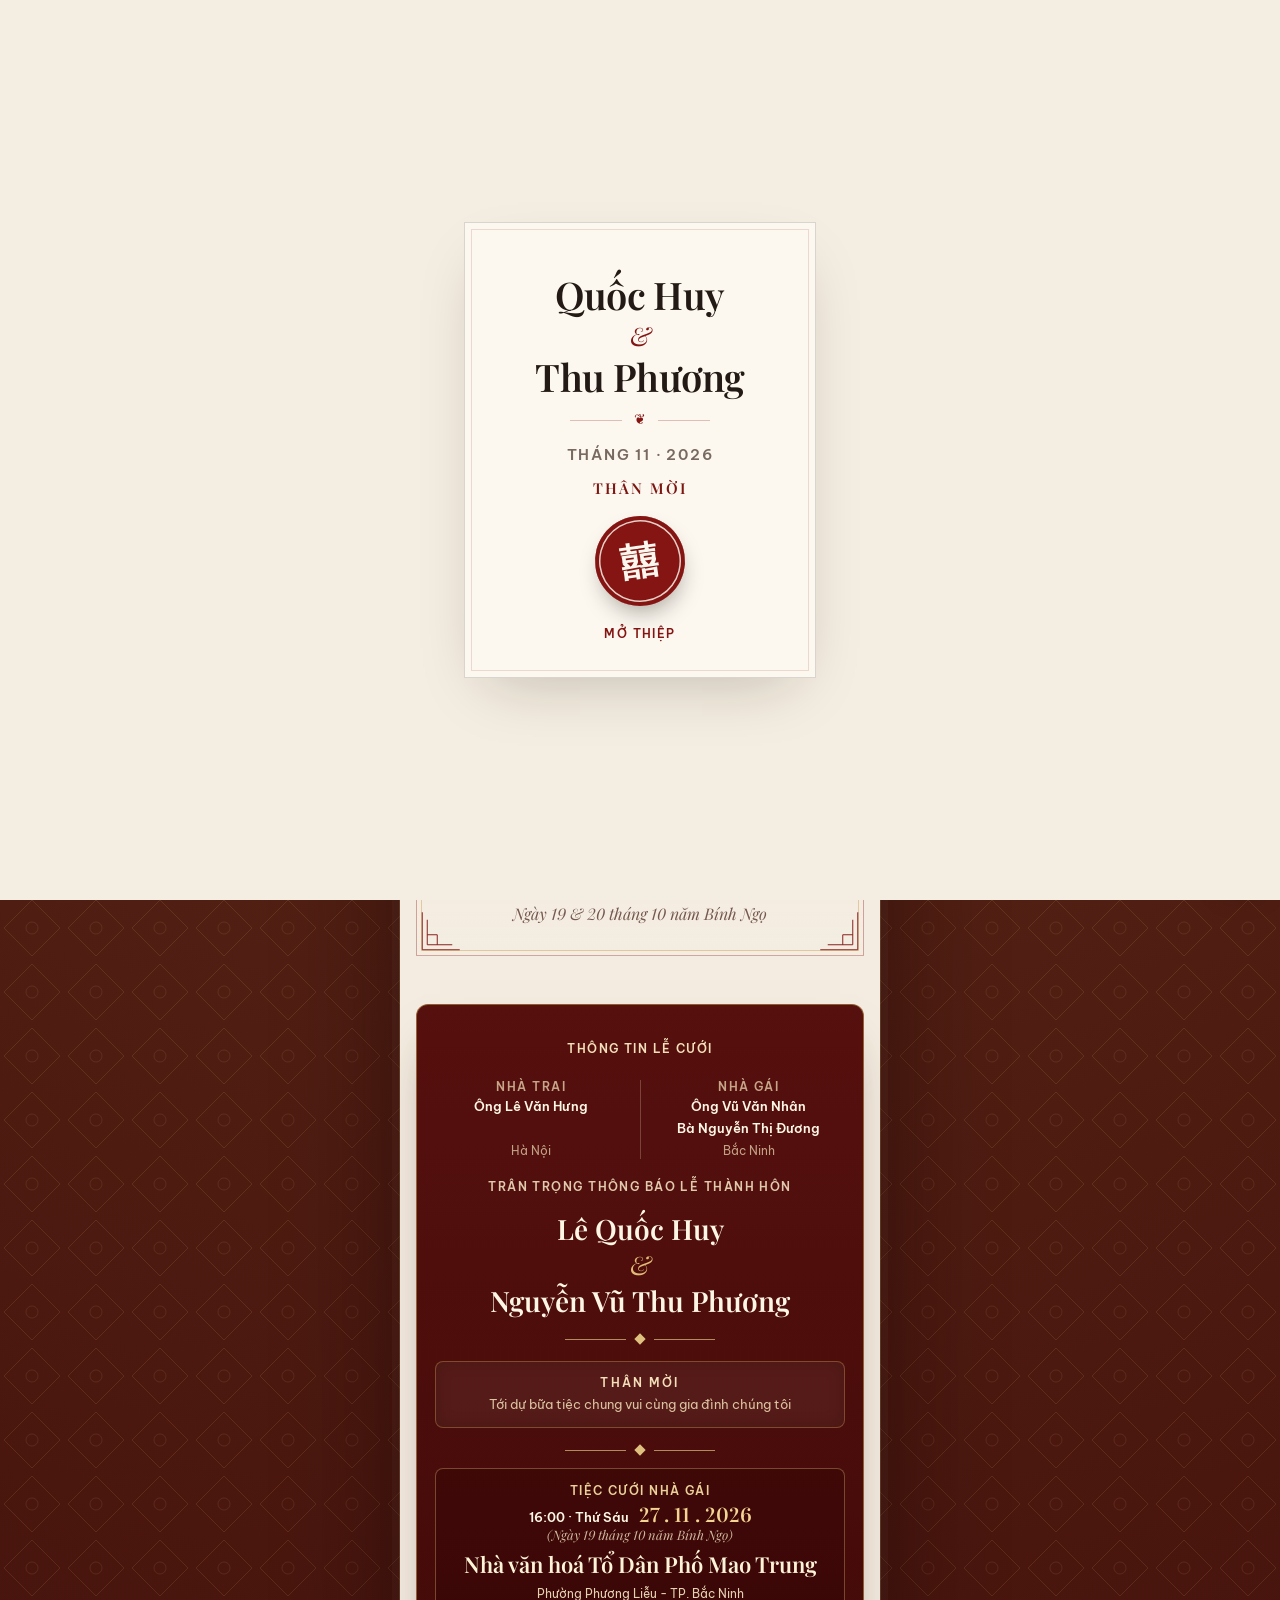
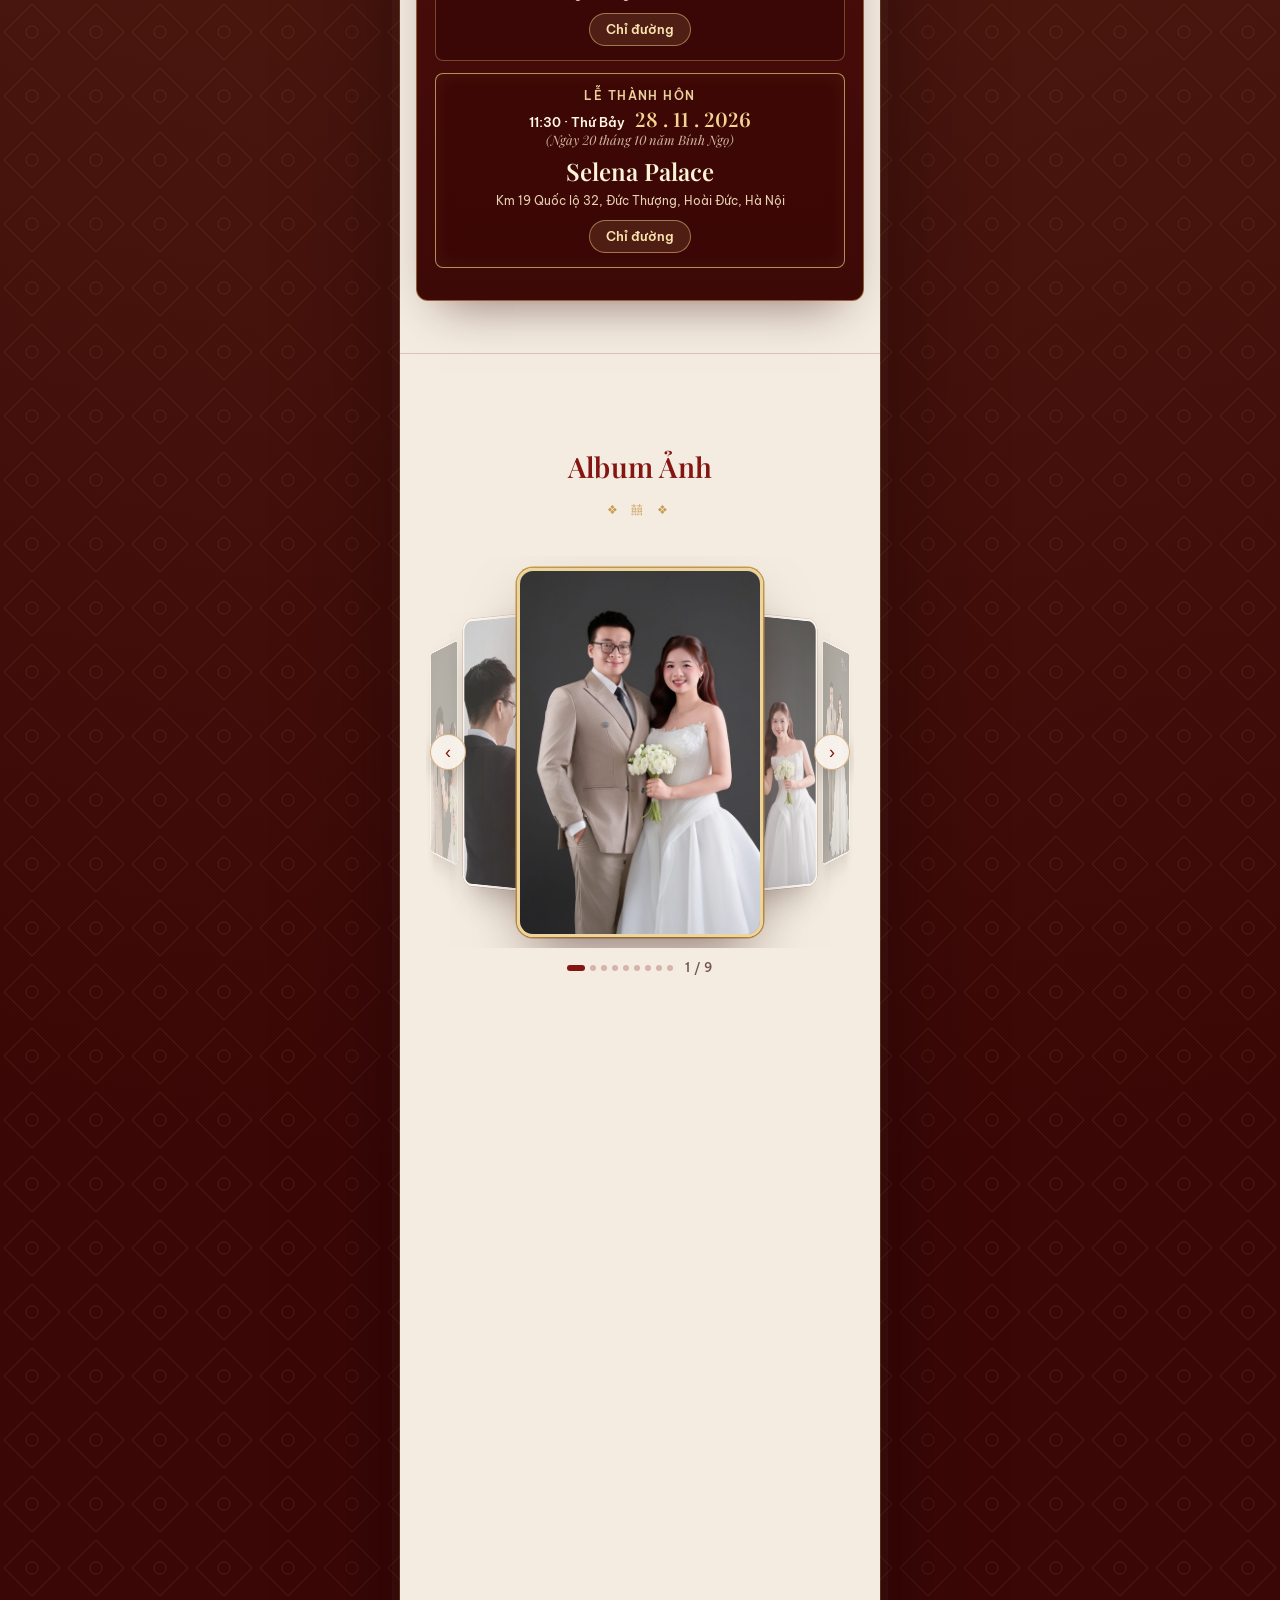
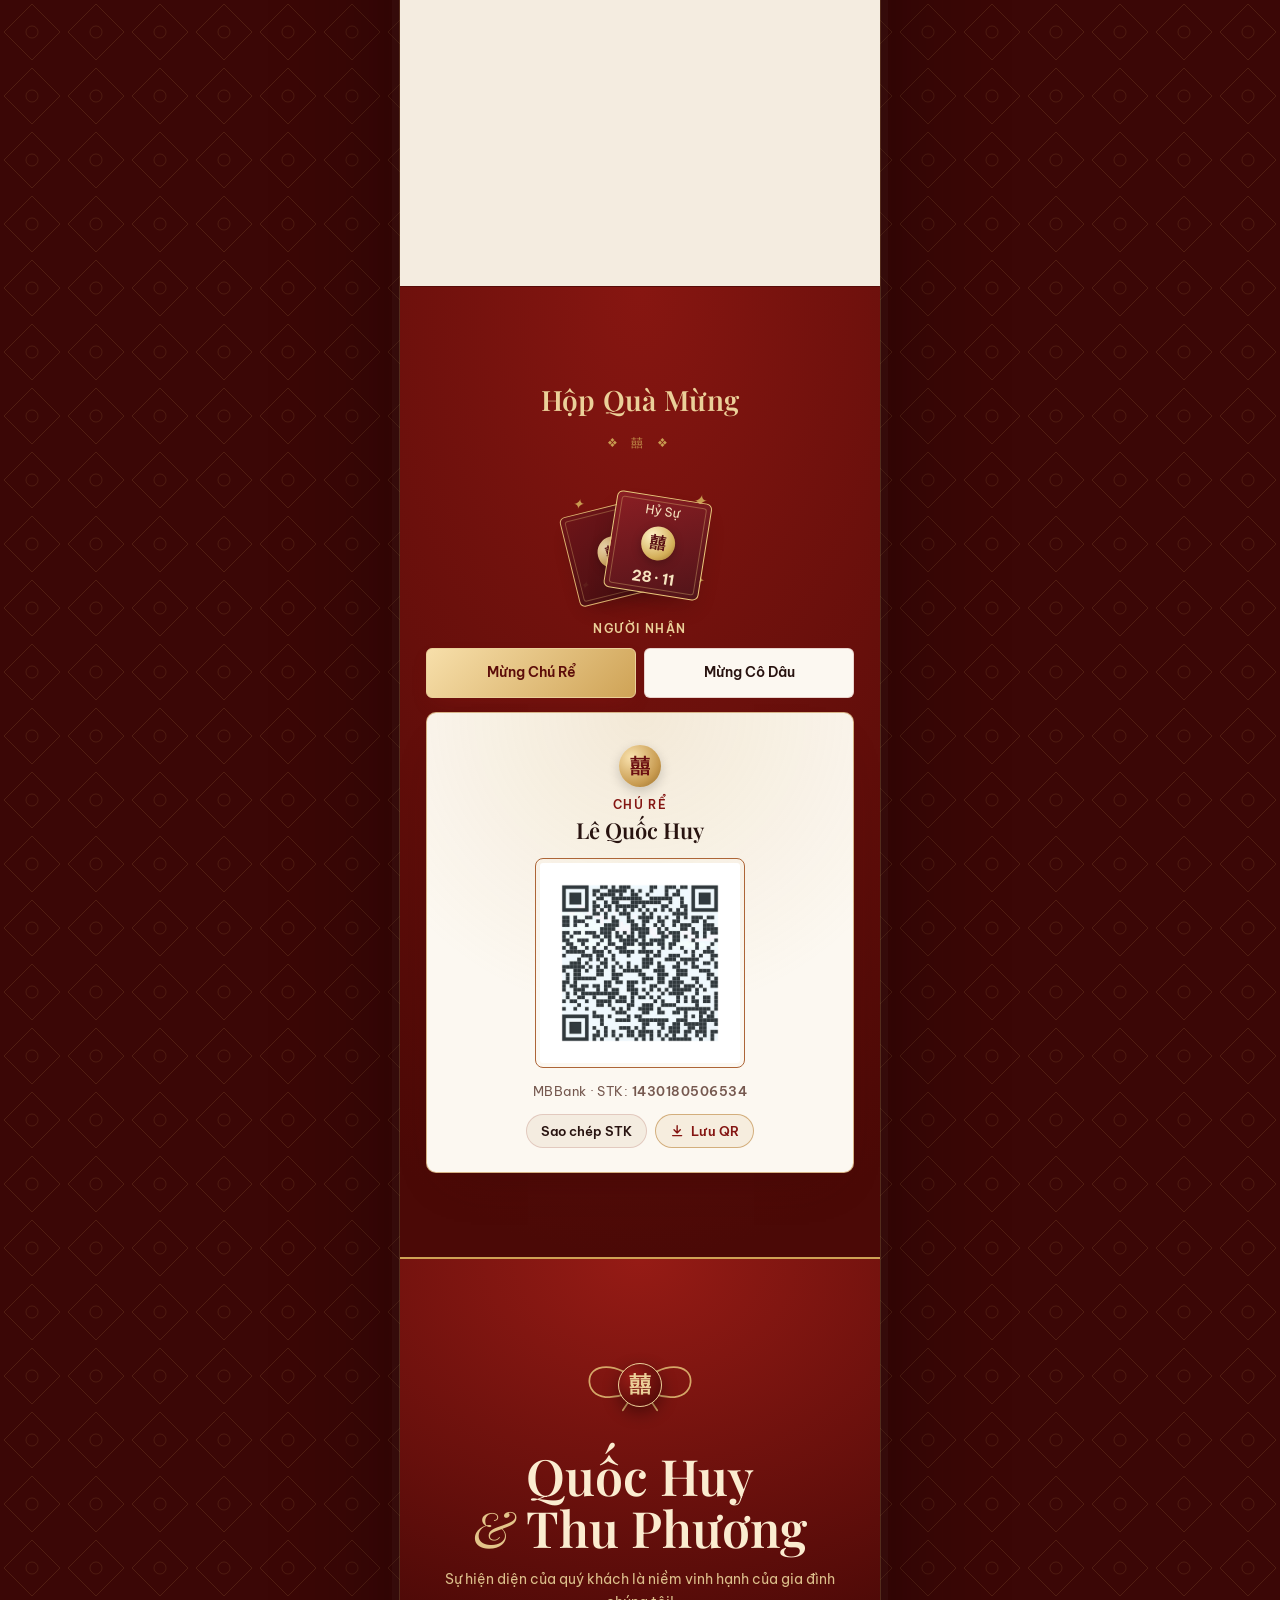
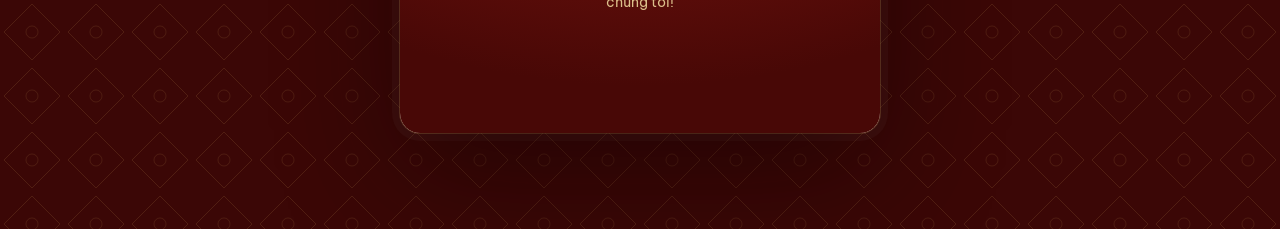
==== index.html @ ceed42f7 "fix: bust Cloudflare/mobile cache with v=20261121-2220 and handle reversed 26% and ampersands" ====
<!doctype html>
<html lang="vi">
  <head>
    <meta charset="UTF-8" />
    <meta name="viewport" content="width=device-width, initial-scale=1.0" />
    <meta name="theme-color" content="#7d1410" />
    <title>Thiệp Mời Cưới · Quốc Huy &amp; Thu Phương (Tháng 11 · 2026)</title>
    <meta name="description" content="Trân trọng kính mời Quý khách tới dự buổi lễ chung vui cùng gia đình: Tiệc Cưới Nhà Gái (16:00 · 27/11/2026 tại Nhà văn hoá Tổ Dân Phố Mao Trung, Bắc Ninh) &amp; Lễ Thành Hôn (11:30 · 28/11/2026 tại Selena Palace, Hoài Đức, Hà Nội)." />
    <meta property="og:type" content="website" />
    <meta property="og:locale" content="vi_VN" />
    <meta property="og:site_name" content="Thiệp Cưới Quốc Huy &amp; Thu Phương" />
    <meta property="og:title" content="Thiệp Mời Cưới · Quốc Huy &amp; Thu Phương (Tháng 11 · 2026)" />
    <meta property="og:description" content="Tiệc Cưới Nhà Gái: 16:00 Thứ Sáu 27/11/2026 (NVH Tổ Dân Phố Mao Trung, Bắc Ninh) · Lễ Thành Hôn: 11:30 Thứ Bảy 28/11/2026 (Selena Palace, Hoài Đức, Hà Nội)." />
    <meta property="og:image" content="https://thu-phuong-va-quoc-huy.wedding/images/og-preview.jpg?v=6" />
    <meta property="og:image:secure_url" content="https://thu-phuong-va-quoc-huy.wedding/images/og-preview.jpg?v=6" />
    <meta property="og:image:type" content="image/jpeg" />
    <meta property="og:image:width" content="1200" />
    <meta property="og:image:height" content="630" />
    <meta property="og:image:alt" content="Thiệp Mời Cưới Quốc Huy &amp; Thu Phương · Tháng 11 · 2026" />
    <meta name="twitter:card" content="summary_large_image" />
    <meta name="twitter:title" content="Thiệp Mời Cưới · Quốc Huy &amp; Thu Phương (Tháng 11 · 2026)" />
    <meta name="twitter:description" content="Tiệc Cưới Nhà Gái: 16:00 Thứ Sáu 27/11/2026 (NVH Tổ Dân Phố Mao Trung, Bắc Ninh) · Lễ Thành Hôn: 11:30 Thứ Bảy 28/11/2026 (Selena Palace, Hoài Đức, Hà Nội)." />
    <meta name="twitter:image" content="https://thu-phuong-va-quoc-huy.wedding/images/og-preview.jpg?v=6" />
    <link rel="icon" type="image/svg+xml" href="data:image/svg+xml,%3Csvg xmlns='http://www.w3.org/2000/svg' viewBox='0 0 64 64'%3E%3Ccircle cx='32' cy='32' r='30' fill='%23841512' stroke='%23d4a353' stroke-width='2'/%3E%3Ctext x='32' y='44' font-size='34' text-anchor='middle' fill='%23fae5b4' font-family='serif'%3E%E5%9B%8D%3C/text%3E%3C/svg%3E" />
    <link rel="preconnect" href="https://fonts.googleapis.com" />
    <link rel="preconnect" href="https://fonts.gstatic.com" crossorigin />
    <link href="https://fonts.googleapis.com/css2?family=Be+Vietnam+Pro:ital,wght@0,400;0,500;0,600;0,700;1,400;1,500&family=Playfair+Display:ital,wght@0,500;0,600;0,700;1,400;1,600&display=swap" rel="stylesheet" />
    <link rel="stylesheet" href="demo-common.css?v=20261121-2220" />
    <link rel="stylesheet" href="wedding-extras.css?v=20261121-2220" />
    <link rel="stylesheet" href="themes/son-mai.css?v=20261121-2220" />
    <script src="demo-common.js?v=20261121-2220" defer></script>
    <script src="wedding-extras.js?v=20261121-2220" defer></script>
    <script src="themes/son-mai.js?v=20261121-2220" defer></script>
  </head>
  <body data-theme="son" data-gate-label="Mở thiệp">
    <button class="demo-music" data-music-toggle type="button" aria-pressed="false" aria-label="Bật nhạc nền">
      <span class="music-bars" aria-hidden="true"><i></i><i></i><i></i></span>
      <span data-music-label>Bật nhạc</span>
    </button>

    <main tabindex="-1" class="invite son">
      <!-- Sợi Chỉ Hồng Tơ Duyên & Nét Chu Sa tự vẽ dẫn lối dọc theo thao tác lướt -->
      <svg class="sm-trail" aria-hidden="true">
        <path class="sm-trail-gold" pathLength="1" />
        <path class="sm-trail-red" pathLength="1" />
        <g class="sm-trail-tip">
          <circle r="7" fill="#fcf8f0" stroke="#841512" stroke-width="1.5" />
          <circle r="3" fill="#841512" />
        </g>
      </svg>

      <!-- BÌA THIỆP TỐI GIẢN: Nền Be Giấy Dó × Khung Vòm Ảnh × Sợi Chỉ Hồng Đồng Tâm -->
      <header class="son-cover" id="top">
        <div class="son-frame">
          <svg class="son-corner son-c-tl" viewBox="0 0 64 64" aria-hidden="true"><path d="M2 62V2h60M10 50V10h40M10 26h16V10" fill="none" stroke="currentColor" stroke-width="1.5"/></svg>
          <svg class="son-corner son-c-tr" viewBox="0 0 64 64" aria-hidden="true"><path d="M2 62V2h60M10 50V10h40M10 26h16V10" fill="none" stroke="currentColor" stroke-width="1.5"/></svg>
          <svg class="son-corner son-c-bl" viewBox="0 0 64 64" aria-hidden="true"><path d="M2 62V2h60M10 50V10h40M10 26h16V10" fill="none" stroke="currentColor" stroke-width="1.5"/></svg>
          <svg class="son-corner son-c-br" viewBox="0 0 64 64" aria-hidden="true"><path d="M2 62V2h60M10 50V10h40M10 26h16V10" fill="none" stroke="currentColor" stroke-width="1.5"/></svg>

          <div class="son-masthead">
            <span>Thư Báo Hỷ</span>
            <span>Tháng 11 · 2026</span>
          </div>

          <div class="son-title-block" data-reveal>
            <h1 class="son-names">
              <span>Quốc Huy</span>
              <i>&amp;</i>
              <span>Thu Phương</span>
            </h1>
            <div class="son-love-knot-wrap" aria-hidden="true">
              <svg class="son-love-knot" viewBox="0 0 320 44">
                <path class="son-knot-red" pathLength="1" d="M14 24C60 24 94 10 132 22C152 29 160 36 160 23C160 10 137 9 135 22C133 35 154 40 166 25C178 10 187 12 185 25C183 38 162 35 160 23C160 12 175 19 191 25C226 36 264 22 306 22" />
              </svg>
            </div>
          </div>

          <div class="son-hero-stage is-centered" data-reveal>
            <div class="son-moongate">
              <div class="son-moongate-arch">
                <figure class="ph son-hero-ph" style="--ratio: 4 / 5" data-lightbox="images/album-a.jpg" data-caption="Quốc Huy &amp; Thu Phương — Chào mừng ngày vui Tháng 11 · 2026">
                  <img src="images/album-a.jpg" alt="Chú rể Quốc Huy và Cô dâu Thu Phương vẫy tay chào" />
                </figure>
              </div>
            </div>

            <svg class="son-spinning-stamp" viewBox="0 0 120 120" aria-hidden="true">
              <defs><path id="son-stamp-ring" d="M60 60m-44 0a44 44 0 1 1 88 0a44 44 0 1 1-88 0" /></defs>
              <circle cx="60" cy="60" r="56" />
              <circle cx="60" cy="60" r="32" stroke-dasharray="3 2" />
              <text><textPath href="#son-stamp-ring">QUỐC HUY · THU PHƯƠNG · HÀ NỘI · 11.2026 ·</textPath></text>
              <text class="son-stamp-core" x="60" y="68" text-anchor="middle">囍</text>
            </svg>
          </div>

          <dl class="son-date-ledger" data-reveal>
            <div><dt>Tháng</dt><dd>11</dd></div>
            <div><dt>Năm</dt><dd class="son-ledger-year">2026</dd></div>
            <div><dt>Âm Lịch</dt><dd class="son-ledger-year">Bính Ngọ</dd></div>
          </dl>
          <p class="son-lunar">Ngày 19 &amp; 20 tháng 10 năm Bính Ngọ</p>
        </div>
      </header>

      <!-- PANEL ĐỎ ĐÔ THÔNG TIN LỄ CƯỚI & TIỆC CƯỚI (Bố cục tinh gọn theo chungdoi.com) -->
      <section class="son-event" id="ngay-cuoi" aria-labelledby="event-title">
        <div class="son-plaque" data-reveal>
          <p class="kicker">Thông tin lễ cưới</p>

          <!-- Gia đình hai bên -->
          <div class="son-plaque-families">
            <div>
              <span>Nhà Trai</span>
              <strong>Ông Lê Văn Hưng</strong>
              <small>Hà Nội</small>
            </div>
            <i aria-hidden="true"></i>
            <div>
              <span>Nhà Gái</span>
              <strong>Ông Vũ Văn Nhân</strong>
              <strong>Bà Nguyễn Thị Đương</strong>
              <small>Bắc Ninh</small>
            </div>
          </div>

          <p class="son-plaque-announce">Trân trọng thông báo Lễ Thành Hôn</p>

          <div class="son-plaque-couple">
            <div>
              <strong>Lê Quốc Huy</strong>
            </div>
            <i>&amp;</i>
            <div>
              <strong>Nguyễn Vũ Thu Phương</strong>
            </div>
          </div>

          <div class="son-rule" aria-hidden="true"><i></i></div>

          <!-- THÂN MỜI KHÁCH MỜI CÁ NHÂN HÓA -->
          <div class="son-guest-invite" data-reveal>
            <span class="son-guest-kicker">Thân mời</span>
            <strong class="son-guest" data-guest-name hidden></strong>
            <p class="son-guest-sub">Tới dự bữa tiệc chung vui cùng gia đình chúng tôi</p>
          </div>

          <div class="son-rule" aria-hidden="true"><i></i></div>

          <!-- Hai buổi lễ trình bày ngắn gọn, trực quan -->
          <div class="son-dual-events">
            <div class="son-event-box">
              <p class="son-venue-kicker">Tiệc Cưới Nhà Gái</p>
              <div class="son-event-time-row">
                <span>16:00 · Thứ Sáu</span>
                <strong>27 . 11 . 2026</strong>
              </div>
              <p class="son-event-lunar">(Ngày 19 tháng 10 năm Bính Ngọ)</p>
              <h3>Nhà văn hoá Tổ Dân Phố Mao Trung</h3>
              <address>Phường Phương Liễu - TP. Bắc Ninh</address>
              <a class="son-event-map-link" href="https://maps.app.goo.gl/y9gE7BGeSNUf4c8h6" target="_blank" rel="noopener">Chỉ đường</a>
            </div>

            <div class="son-event-box is-featured">
              <p class="son-venue-kicker">Lễ Thành Hôn</p>
              <div class="son-event-time-row">
                <span>11:30 · Thứ Bảy</span>
                <strong>28 . 11 . 2026</strong>
              </div>
              <p class="son-event-lunar">(Ngày 20 tháng 10 năm Bính Ngọ)</p>
              <h2 id="event-title">Selena Palace</h2>
              <address>Km 19 Quốc lộ 32, Đức Thượng, Hoài Đức, Hà Nội</address>
              <a class="son-event-map-link" href="https://maps.app.goo.gl/c5R5mBZ5yW817m9x5" target="_blank" rel="noopener">Chỉ đường</a>
            </div>
          </div>
        </div>
      </section>

      <footer class="theme-close">
        <div class="son-close-bow-wrap" aria-hidden="true">
          <svg class="son-bow" viewBox="0 0 130 62">
            <path d="M65 31C43 6 10 8 12 29s36 19 53 2c17 17 51 19 53-2S87 6 65 31zM65 31 47 58M65 31l18 27" />
          </svg>
          <div class="son-close-seal">囍</div>
        </div>
        <h2 data-reveal>Quốc Huy <i>&amp;</i>&nbsp;Thu Phương</h2>
        <span>Sự hiện diện của quý khách là niềm vinh hạnh của gia đình chúng tôi!</span>
      </footer>
    </main>
  </body>
</html>
---- demo-common.css ----
/* Khung chung cho cả 4 mẫu: thiệp là một cột dọc kiểu điện thoại,
   trên màn hình rộng thì nằm giữa nền trang trí Á Đông của từng mẫu. */
:root {
  --bg: #f8f1e5;
  --paper: #fffaf2;
  --ink: #2b1412;
  --muted: #7a5c55;
  --accent: #9b1b1e;
  --accent-deep: #6b0f12;
  --gold: #c89d54;
  --gold-light: #edd39c;
  --line: rgba(138, 35, 30, 0.16);
  --on-accent: #fff8ee;
  --backdrop: #2e090a;
  --f-display: "Playfair Display", Georgia, serif;
  --f-body: "Be Vietnam Pro", -apple-system, BlinkMacSystemFont, sans-serif;
  --f-serif-vi: "Playfair Display", Georgia, serif;
  --radius: 8px;
  --btn-radius: 999px;
  --ph-1: #e9d6c4;
  --ph-2: #d8b9a1;
  --ph-ink: rgba(60, 30, 24, 0.55);
  --column: 480px;
}

* { box-sizing: border-box; }
/* Số kiểu cũ của Cormorant khó đọc ngày giờ; ép số thẳng hàng. */
*, *::before, *::after { font-variant-numeric: lining-nums !important; }
html { scroll-behavior: smooth; -webkit-text-size-adjust: 100%; }
body {
  margin: 0;
  min-height: 100vh;
  overflow-x: hidden;
  background: var(--backdrop);
  color: var(--ink);
  font: 400 15px/1.7 var(--f-body);
  -webkit-font-smoothing: antialiased;
}
a { color: inherit; }
h1, h2, h3 { font-weight: 400; text-wrap: balance; }
p, blockquote, address { text-wrap: pretty; }
.invite:focus { outline: none; }

.invite {
  position: relative;
  width: min(var(--column), 100%);
  margin: 0 auto;
  overflow: hidden;
  background: var(--bg);
}

@media (min-width: 640px) {
  body { padding: 72px 0 96px; }
  .invite {
    border-radius: 20px;
    box-shadow:
      0 40px 120px rgba(15, 3, 3, 0.48),
      0 0 0 1px rgba(212, 170, 99, 0.28),
      0 0 0 8px rgba(255, 255, 255, 0.03);
  }
}

.kicker {
  margin: 0;
  color: var(--accent);
  font: 600 11px/1.4 var(--f-body);
  letter-spacing: 0.24em;
  text-transform: uppercase;
}

/* Họa tiết Song Hỷ & Vân Mây dùng chung */
.asian-seal {
  display: inline-grid;
  place-items: center;
  width: 44px;
  height: 44px;
  border-radius: 50%;
  background: radial-gradient(circle at 32% 28%, #f8e2ac, var(--gold) 62%, #9a6f2d);
  color: var(--accent-deep);
  font: 700 22px/1 "Noto Serif TC", "Songti SC", "SimSun", serif;
  box-shadow: 0 6px 18px rgba(40, 8, 6, 0.22), inset 0 0 0 1.5px rgba(255, 250, 235, 0.65);
}

/* Khung ảnh: tông màu theo mẫu làm nền khi ảnh chưa tải xong. */
.ph {
  position: relative;
  margin: 0;
  overflow: hidden;
  aspect-ratio: var(--ratio, 4 / 5);
  background:
    radial-gradient(120% 80% at 20% 10%, rgba(255, 255, 255, 0.45), transparent 55%),
    radial-gradient(90% 70% at 85% 95%, rgba(0, 0, 0, 0.12), transparent 60%),
    linear-gradient(160deg, var(--ph-1), var(--ph-2));
}
.ph img {
  position: absolute;
  inset: 0;
  display: block;
  width: 100%;
  height: 100%;
  object-fit: cover;
  object-position: center 22%;
  transition: transform 0.8s cubic-bezier(0.2, 0.75, 0.25, 1);
}
.ph[data-lightbox]:hover img {
  transform: scale(1.04);
}
.ph[data-lightbox] {
  cursor: zoom-in;
}

/* Thanh chọn mẫu (dùng cho bản demo) + nút mở lại cổng thiệp */
.design-switcher {
  position: fixed;
  z-index: 200;
  top: 12px;
  left: 50%;
  display: flex;
  align-items: center;
  gap: 3px;
  max-width: calc(100vw - 16px);
  overflow-x: auto;
  padding: 5px;
  border: 1px solid rgba(227, 196, 138, 0.32);
  border-radius: 999px;
  background: rgba(34, 9, 8, 0.86);
  box-shadow: 0 12px 34px rgba(10, 2, 2, 0.42);
  font-family: "Be Vietnam Pro", Arial, sans-serif;
  scrollbar-width: none;
  backdrop-filter: blur(16px);
  transform: translateX(-50%);
}
.design-switcher::-webkit-scrollbar { display: none; }
.design-switcher a,
.design-switcher button.replay-gate {
  flex: 0 0 auto;
  display: flex;
  align-items: center;
  gap: 6px;
  min-height: 32px;
  padding: 0 13px;
  border: 0;
  border-radius: 999px;
  background: transparent;
  color: rgba(255, 244, 232, 0.78);
  font: 500 11px/1 "Be Vietnam Pro", Arial, sans-serif;
  letter-spacing: 0.02em;
  text-decoration: none;
  white-space: nowrap;
  cursor: pointer;
  transition: background 0.25s ease, color 0.25s ease, transform 0.2s ease;
}
.design-switcher a:hover,
.design-switcher button.replay-gate:hover {
  color: #fff8ee;
  background: rgba(255, 244, 232, 0.1);
}
.design-switcher a span {
  display: inline-grid;
  place-items: center;
  width: 18px;
  height: 18px;
  border-radius: 50%;
  background: rgba(255, 244, 232, 0.12);
  font-size: 9px;
  font-weight: 600;
}
.design-switcher a.is-active {
  background: linear-gradient(135deg, #f9e4b7, #d8ad60);
  color: #3a0d0b;
  font-weight: 600;
  box-shadow: 0 2px 10px rgba(216, 173, 96, 0.35);
}
.design-switcher a.is-active span {
  background: #7b1611;
  color: #fbecd0;
}
.design-switcher button.replay-gate,
.design-switcher button.guest-link-btn {
  padding-inline: 10px;
  border-left: 1px solid rgba(255, 244, 232, 0.16);
  border-radius: 0;
  color: #f3d28e;
  font-size: 10.5px;
}

/* Nút bật nhạc + Nút thả tim chúc phúc nổi */
.floating-controls {
  position: fixed;
  z-index: 180;
  right: calc(14px + env(safe-area-inset-right));
  bottom: calc(16px + env(safe-area-inset-bottom));
  display: flex;
  flex-direction: column;
  gap: 10px;
  align-items: center;
}

.demo-music,
.demo-heart-btn {
  position: relative;
  display: grid;
  place-items: center;
  width: 46px;
  height: 46px;
  border: 1.5px solid rgba(235, 202, 138, 0.55);
  border-radius: 50%;
  background: radial-gradient(circle at 30% 25%, var(--accent), var(--accent-deep));
  box-shadow: 0 10px 26px rgba(20, 6, 4, 0.38);
  color: var(--on-accent);
  cursor: pointer;
  transition: transform 0.25s ease, box-shadow 0.25s ease;
}
.demo-music:hover,
.demo-heart-btn:hover {
  transform: translateY(-2px) scale(1.04);
  box-shadow: 0 14px 30px rgba(20, 6, 4, 0.45);
}
.demo-music:active,
.demo-heart-btn:active {
  transform: scale(0.94);
}
.demo-music [data-music-label] {
  position: absolute;
  width: 1px;
  height: 1px;
  overflow: hidden;
  clip: rect(0 0 0 0);
}
/* Cuộn xuống thì thu nút nổi vào để không che nội dung, cuộn lên thì hiện lại */
.floating-controls { transition: transform 0.3s ease, opacity 0.3s ease; }
.floating-controls:focus-within { transform: none; opacity: 1; pointer-events: auto; }
.floating-controls.is-tucked {
  transform: translateX(calc(100% + 24px));
  opacity: 0;
  pointer-events: none;
}
.demo-music:focus-visible,
.demo-heart-btn:focus-visible { outline: 2px solid var(--gold); outline-offset: 3px; }
.demo-music .music-bars { display: flex; align-items: center; gap: 3px; height: 16px; }
.demo-music .music-bars i { display: block; width: 2px; height: 5px; border-radius: 2px; background: currentColor; }
.demo-music.is-playing .music-bars i { animation: demo-music-bar 0.75s ease-in-out infinite alternate; }
.demo-music.is-playing .music-bars i:nth-child(2) { animation-delay: -0.3s; }
.demo-music.is-playing .music-bars i:nth-child(3) { animation-delay: -0.55s; }
@keyframes demo-music-bar { to { height: 16px; } }

.demo-heart-btn {
  background: radial-gradient(circle at 30% 25%, #fff8ee, #f3e0c4);
  color: var(--accent);
  border-color: rgba(155, 27, 30, 0.28);
  font-size: 18px;
}
.demo-heart-btn .heart-count {
  position: absolute;
  top: -5px;
  right: -5px;
  min-width: 20px;
  height: 18px;
  padding: 0 5px;
  border-radius: 999px;
  background: var(--accent);
  color: #fff8ee;
  font: 600 9px/18px var(--f-body);
  box-shadow: 0 2px 6px rgba(0, 0, 0, 0.25);
}

/* Hoa rơi & kim tuyến bay nhẹ trong khung thiệp */
.ambient-fx {
  position: fixed;
  inset: 0;
  z-index: 90;
  pointer-events: none;
  overflow: hidden;
}
.ambient-petal {
  position: absolute;
  top: -24px;
  left: var(--x, 50%);
  width: var(--size, 10px);
  height: calc(var(--size, 10px) * 1.35);
  border-radius: 80% 15% 80% 20%;
  background: var(--petal-color, rgba(214, 48, 60, 0.22));
  box-shadow: inset 0 0 4px rgba(255, 230, 190, 0.35);
  animation: ambientFall var(--dur, 14s) var(--delay, 0s) linear infinite;
}
.ambient-petal.is-gold {
  width: 5px;
  height: 5px;
  border-radius: 50%;
  background: radial-gradient(circle, #ffe8a3, #c89d54);
  opacity: 0.45;
}
@keyframes ambientFall {
  0% { transform: translate3d(0, -30px, 0) rotate(0deg); opacity: 0; }
  12% { opacity: 0.72; }
  88% { opacity: 0.55; }
  100% { transform: translate3d(var(--drift, 55px), 105vh, 0) rotate(380deg); opacity: 0; }
}

/* Tim bay lên khi khách bấm thả tim */
.floating-blessing {
  position: fixed;
  z-index: 950;
  right: 28px;
  bottom: 72px;
  pointer-events: none;
  font-size: 20px;
  color: var(--accent);
  text-shadow: 0 2px 8px rgba(255, 240, 220, 0.8);
  animation: blessingRise 1.7s cubic-bezier(0.16, 0.8, 0.3, 1) forwards;
}
@keyframes blessingRise {
  0% { opacity: 0; transform: translate(0, 10px) scale(0.5); }
  20% { opacity: 1; transform: translate(var(--bx, -10px), -18px) scale(1.15); }
  100% { opacity: 0; transform: translate(calc(var(--bx, -10px) * 2.2), -150px) scale(0.85) rotate(var(--br, 15deg)); }
}

[data-reveal] {
  opacity: 0;
  transform: translateY(24px);
  transition: opacity 0.85s ease, transform 0.85s cubic-bezier(0.2, 0.75, 0.25, 1);
}
[data-reveal].is-visible { opacity: 1; transform: none; }

/* Màn mở thiệp. Mỗi mẫu đổi màu và hướng mở trong file theme của mình. */
body.is-invitation-locked { overflow: hidden; }
.invitation-gate {
  --gate-bg: var(--accent);
  --gate-ink: var(--on-accent);
  --gate-gold: var(--gold);
  position: fixed;
  z-index: 1000;
  inset: 0;
  display: grid;
  place-items: center;
  overflow: hidden;
  color: var(--gate-ink);
}
.invitation-door {
  position: absolute;
  background: var(--gate-bg);
  transition: transform 1.3s cubic-bezier(0.7, 0, 0.2, 1);
}
.invitation-door-left { top: 0; bottom: 0; left: 0; width: 50.5%; }
.invitation-door-right { top: 0; bottom: 0; right: 0; width: 50.5%; }
.invitation-gate.is-opening .invitation-door-left { transform: translateX(-101%); }
.invitation-gate.is-opening .invitation-door-right { transform: translateX(101%); }

.gate-envelope-stage {
  position: relative;
  z-index: 3;
  display: grid;
  place-items: center;
}
.gate-envelope { display: none; }

.invitation-gate-card {
  position: relative;
  z-index: 3;
  width: min(352px, calc(100vw - 40px));
  padding: 46px 26px 38px;
  text-align: center;
  transition: opacity 0.5s ease, transform 0.7s ease;
}
.invitation-gate.is-opening { pointer-events: none; }
.invitation-gate.is-opening .invitation-gate-card { opacity: 0; transform: scale(0.92); }
.invitation-gate-card > p {
  margin: 0;
  color: var(--gate-gold);
  font: 600 11px/1.5 var(--f-body);
  letter-spacing: 0.24em;
  text-transform: uppercase;
}
.invitation-gate-card .gate-title {
  margin: 18px 0 10px;
  font: 500 50px/1.05 var(--f-display);
}
.invitation-gate-card .gate-title i { color: var(--gate-gold); font-style: italic; }
.invitation-gate-card .gate-date {
  margin: 0 0 16px;
  opacity: 0.82;
  font: 600 13px/1.4 var(--f-body);
  letter-spacing: 0.12em;
}
.gate-invite-section {
  display: flex;
  flex-direction: column;
  align-items: center;
  margin: 0 auto 22px;
}
.gate-invite-word {
  margin: 0;
  color: var(--gate-gold);
  font: 600 13px/1.3 var(--f-body);
  letter-spacing: 0.2em;
  text-transform: uppercase;
}
.invitation-gate-card .gate-guest-pill {
  display: inline-flex;
  align-items: center;
  justify-content: center;
  max-width: 100%;
  margin: 8px auto 0;
  padding: 7px 18px;
  border: 1px solid color-mix(in srgb, var(--gate-gold) 45%, transparent);
  border-radius: 999px;
  background: rgba(20, 4, 4, 0.28);
  color: var(--gate-ink);
  font: 500 14px/1.3 var(--f-body);
  letter-spacing: 0.04em;
  word-break: break-word;
}
.invitation-gate-card .gate-guest-pill[hidden] {
  display: none !important;
}
.invitation-gate-card .gate-guest-pill strong {
  color: var(--gate-gold);
  font-weight: 600;
  font-size: 15px;
}
.invitation-gate-card button {
  display: grid;
  gap: 14px;
  place-items: center;
  margin: 0 auto;
  border: 0;
  background: transparent;
  color: inherit;
  cursor: pointer;
  font: 600 12px/1 var(--f-body);
  letter-spacing: 0.12em;
  text-transform: uppercase;
}
.invitation-gate-card button span {
  display: grid;
  width: 88px;
  height: 88px;
  place-items: center;
  border-radius: 50%;
  background: radial-gradient(circle at 32% 28%, #fae5b2, var(--gate-gold) 65%, #9a6e2a);
  box-shadow:
    0 0 0 8px color-mix(in srgb, var(--gate-gold) 20%, transparent),
    0 14px 32px rgba(15, 2, 2, 0.4);
  color: var(--gate-bg);
  font: 700 34px/1 "Noto Serif TC", "SimSun", var(--f-display);
  transition: transform 0.3s ease, box-shadow 0.3s ease;
  animation: gate-pulse 2.4s ease-in-out infinite;
}
.invitation-gate-card button:hover span,
.invitation-gate-card button:focus-visible span { transform: scale(1.06); }
.invitation-gate-card button:focus-visible { outline: 0; }
.invitation-gate-card > small {
  display: block;
  margin-top: 22px;
  color: color-mix(in srgb, var(--gate-ink) 68%, transparent);
  font-size: 11px;
  letter-spacing: 0.04em;
}
@keyframes gate-pulse {
  0%, 100% { box-shadow: 0 0 0 8px color-mix(in srgb, var(--gate-gold) 20%, transparent), 0 12px 28px rgba(15, 2, 2, 0.35); }
  50% { box-shadow: 0 0 0 16px color-mix(in srgb, var(--gate-gold) 6%, transparent), 0 16px 36px rgba(15, 2, 2, 0.45); }
}

.opening-petals { position: absolute; z-index: 4; inset: 0; pointer-events: none; }
.opening-petals i {
  position: absolute;
  top: 45%;
  left: var(--petal-x);
  width: 12px;
  height: 18px;
  border-radius: 80% 15% 70% 25%;
  background: var(--gate-gold);
  opacity: 0;
}
.invitation-gate.is-opening .opening-petals i {
  animation: openingPetal 1.4s var(--petal-delay) cubic-bezier(0.15, 0.65, 0.25, 1) both;
}
@keyframes openingPetal {
  0% { opacity: 0; translate: 0 0; rotate: 0deg; }
  18% { opacity: 0.9; }
  100% { opacity: 0; translate: var(--petal-drift) 50vh; rotate: 280deg; }
}

/* Mưa hoa 6 cánh & cánh lụa rơi bồng bềnh + tung bay theo nhịp lướt */
.ambient-blossoms {
  position: fixed;
  inset: 0;
  z-index: 95;
  overflow: hidden;
  pointer-events: none;
}
.ambient-blossom {
  position: absolute;
  top: -32px;
  display: inline-flex;
  opacity: 0.48;
  filter: drop-shadow(0 2px 5px rgba(84, 10, 8, 0.14));
  animation: ambientBlossomFall 16s ease-in-out infinite;
  will-change: transform, opacity;
}
@keyframes ambientBlossomFall {
  0% {
    opacity: 0;
    transform: translate3d(0, -24px, 0) rotate(0deg) rotateX(0deg) scale(0.85);
  }
  12% {
    opacity: 0.55;
  }
  35% {
    transform: translate3d(var(--sway, 24px), 34vh, 0) rotate(125deg) rotateX(35deg) scale(1);
  }
  68% {
    transform: translate3d(calc(var(--sway, 24px) * -0.9), 68vh, 0) rotate(245deg) rotateY(30deg) scale(0.95);
  }
  88% {
    opacity: 0.42;
  }
  100% {
    opacity: 0;
    transform: translate3d(calc(var(--sway, 24px) * 0.65), 104vh, 0) rotate(360deg) rotateX(0deg) scale(0.85);
  }
}

/* Cánh hoa & bông hoa tung bay bồng bềnh theo luồng gió khi người dùng lướt trang */
.scroll-wind-petal {
  position: fixed;
  display: inline-flex;
  pointer-events: none;
  filter: drop-shadow(0 3px 8px rgba(110, 15, 12, 0.22));
  animation: scrollWindFloat 1.6s cubic-bezier(0.18, 0.76, 0.32, 1) forwards;
  will-change: transform, opacity;
}
@keyframes scrollWindFloat {
  0% {
    opacity: 0;
    transform: translate3d(0, 0, 0) rotate(0deg) scale(0.55);
  }
  22% {
    opacity: 0.72;
    transform: translate3d(calc(var(--dx, 30px) * 0.32), calc(var(--dy, -70px) * 0.32), 0) rotate(calc(var(--rot, 180deg) * 0.35)) scale(1.06);
  }
  75% {
    opacity: 0.48;
  }
  100% {
    opacity: 0;
    transform: translate3d(var(--dx, 30px), var(--dy, -70px), 0) rotate(var(--rot, 180deg)) scale(0.75);
  }
}

/* Khép thiệp */
.theme-close {
  position: relative;
  padding: 96px 28px 120px;
  text-align: center;
  overflow: hidden;
}
.theme-close p { margin: 0; color: var(--accent); font: 600 11px/1.5 var(--f-body); letter-spacing: 0.24em; text-transform: uppercase; }
.theme-close h2 { margin: 18px 0 14px; font: 400 60px/1.04 var(--f-display); }
.theme-close h2 i { color: var(--accent); }
.theme-close span { color: var(--muted); font-size: 14px; line-height: 1.6; }
---- wedding-extras.css ----
/* Các phần dùng chung: lấy màu, font và bo góc từ biến của từng mẫu,
   kết hợp họa tiết Á Đông tinh xảo (Song Hỷ, vân mây, khung vòm, lịch tháng cưới, phong bao hỷ). */
.wedding-extras {
  position: relative;
  background: var(--bg);
  color: var(--ink);
}

.x-section {
  position: relative;
  padding: 84px 26px;
  border-top: 1px solid var(--line);
  text-align: center;
}

.x-head { margin-bottom: 36px; }
.x-kicker {
  margin: 0;
  color: var(--accent);
  font: 600 11px/1.5 var(--f-body);
  letter-spacing: 0.24em;
  text-transform: uppercase;
}
.x-head h2 {
  margin: 12px 0 0;
  font: 600 28px/1.2 var(--f-display);
  letter-spacing: 0.01em;
}
.x-head::after {
  content: var(--ornament, "❖ 囍 ❖");
  display: block;
  margin-top: 16px;
  color: var(--gold);
  font-size: 12px;
  letter-spacing: 0.45em;
}

.x-label {
  margin: 0 0 10px;
  color: var(--accent);
  font: 600 12px/1.4 var(--f-body);
  letter-spacing: 0.12em;
  text-transform: uppercase;
}
.x-lead {
  max-width: 340px;
  margin: -14px auto 28px;
  color: var(--muted);
  font-size: 14px;
  line-height: 1.65;
}

/* 1. Gia đình hai bên — Thiệp Gia Tiên đối xứng */
.x-family-card {
  position: relative;
  display: grid;
  grid-template-columns: 1fr auto 1fr;
  gap: 12px;
  align-items: stretch;
  padding: 28px 16px;
  border: 1px solid var(--line);
  border-radius: var(--radius);
  background: var(--paper);
  box-shadow: 0 16px 40px -28px rgba(60, 14, 12, 0.25);
}
.x-family-card article {
  display: flex;
  flex-direction: column;
  justify-content: center;
  gap: 6px;
  padding: 6px 4px;
}
.x-parent {
  margin: 0;
  font: 500 18px/1.32 var(--f-display);
  text-wrap: balance;
}
.x-family-loc {
  margin-top: 6px;
  color: var(--muted);
  font-size: 11px;
  letter-spacing: 0.08em;
}
.x-family-divider {
  display: flex;
  flex-direction: column;
  align-items: center;
  justify-content: center;
  gap: 8px;
}
.x-family-divider::before,
.x-family-divider::after {
  content: "";
  width: 1px;
  flex: 1;
  background: linear-gradient(180deg, transparent, var(--gold), transparent);
  opacity: 0.65;
}
.x-family-seal {
  display: grid;
  place-items: center;
  width: 36px;
  height: 36px;
  border-radius: 50%;
  border: 1px solid var(--gold);
  background: color-mix(in srgb, var(--accent) 8%, var(--paper));
  color: var(--accent);
  font: 700 16px/1 "Noto Serif TC", "SimSun", serif;
}

/* 2. Hành trình — Minimalist Editorial Triptych */
.x-story-grid {
  display: grid;
  grid-template-columns: repeat(3, 1fr);
  gap: 24px;
  max-width: 720px;
  margin: 0 auto;
  padding: 0;
  list-style: none;
}
.x-story-item {
  position: relative;
  display: flex;
  flex-direction: column;
  text-align: center;
  transition: transform 0.4s cubic-bezier(0.2, 0.75, 0.25, 1);
}
.x-story-item:hover {
  transform: translateY(-4px);
}
.x-story-ph {
  border-radius: var(--radius);
  border: 1px solid var(--line);
  box-shadow: 0 12px 28px -18px rgba(60, 14, 12, 0.2);
  background: var(--paper);
}
.x-story-meta {
  padding-top: 14px;
  display: flex;
  flex-direction: column;
  align-items: center;
  gap: 4px;
}
.x-story-tag {
  display: inline-block;
  font: 500 11px/1.4 var(--f-body);
  letter-spacing: 0.16em;
  text-transform: uppercase;
  color: var(--muted);
}
.x-story-title {
  margin: 2px 0 0;
  font: 600 17px/1.3 var(--f-display);
  color: var(--ink);
  letter-spacing: 0.01em;
  text-wrap: balance;
}

@media (max-width: 640px) {
  .x-story-grid {
    gap: 12px;
  }
  .x-story-meta {
    padding-top: 10px;
    gap: 3px;
  }
  .x-story-tag {
    font-size: 10px;
    letter-spacing: 0.12em;
  }
  .x-story-title {
    font-size: 13.5px;
    line-height: 1.25;
    text-wrap: balance;
  }
}

/* 3. Album ảnh cưới (Lật 3D Coverflow + Dạng lưới) + Lightbox */
.x-album-toolbar {
  display: flex;
  flex-direction: column;
  align-items: center;
  gap: 10px;
  margin: -18px 0 22px;
}
.x-album-tabs {
  display: inline-flex;
  padding: 4px;
  border: 1px solid var(--line);
  border-radius: 999px;
  background: var(--paper);
  box-shadow: 0 6px 18px -12px rgba(45, 10, 10, 0.25);
}
.x-album-tab {
  min-height: 30px;
  padding: 0 14px;
  border: 0;
  border-radius: 999px;
  background: transparent;
  color: var(--muted);
  font: 600 11px/1 var(--f-body);
  letter-spacing: 0.08em;
  cursor: pointer;
  transition: all 0.22s ease;
}
.x-album-tab.is-active {
  background: var(--accent);
  color: var(--on-accent);
  box-shadow: 0 4px 12px color-mix(in srgb, var(--accent) 40%, transparent);
}
.x-album-hint {
  margin: 0;
  color: var(--muted);
  font-size: 12px;
  font-style: italic;
}

/* Sân khấu Album Lật 3D Coverflow (tham khảo chungdoi.com) */
.x-album-3d[hidden],
.x-album-grid[hidden] { display: none !important; }
.x-album-3d-stage {
  position: relative;
  height: 392px;
  margin: 4px auto 0;
  display: flex;
  align-items: center;
  justify-content: center;
  overflow: hidden;
  overflow: clip;
  touch-action: pan-y;
}
.x-album-3d-track {
  position: relative;
  width: 100%;
  height: 100%;
  display: flex;
  align-items: center;
  justify-content: center;
  perspective: 1000px;
}
.x-album-3d-card {
  position: absolute;
  width: 64%;
  max-width: 246px;
  aspect-ratio: 2 / 3;
  border-radius: 16px;
  border: 3px solid var(--paper);
  box-shadow: 0 22px 46px -18px rgba(24, 5, 5, 0.45), 0 0 0 1px var(--line);
  transition: transform 0.72s cubic-bezier(0.22, 0.8, 0.26, 1), opacity 0.6s ease;
  cursor: pointer;
  user-select: none;
}
.x-album-3d-card.is-studio-a {
  background: linear-gradient(90deg, #2b2b2b 0%, #373737 50%, #353535 100%);
}
.x-album-3d-card.is-studio-d {
  background: linear-gradient(90deg, #262626 0%, #393939 50%, #2a2b2f 100%);
}
.x-album-3d-card.is-studio-a > img,
.x-album-3d-card.is-studio-d > img {
  object-fit: contain;
  object-position: bottom center;
}
.x-album-3d-card.is-center {
  border-color: var(--gold-light, #edd39c);
  box-shadow: 0 28px 56px -16px rgba(45, 8, 8, 0.52), 0 0 0 1.5px var(--gold);
}
.x-album-3d-card figcaption {
  position: absolute;
  z-index: 3;
  left: 10px;
  right: 10px;
  bottom: 10px;
  padding: 6px 10px;
  border-radius: 999px;
  background: rgba(28, 6, 6, 0.68);
  backdrop-filter: blur(8px);
  color: #fff8ee;
  font-size: 11px;
  letter-spacing: 0.04em;
  opacity: 0;
  transform: translateY(6px);
  transition: opacity 0.3s ease, transform 0.3s ease;
}
.x-album-3d-card.is-center figcaption {
  opacity: 1;
  transform: none;
}
.x-album-nav {
  position: absolute;
  z-index: 35;
  top: 50%;
  transform: translateY(-50%);
  width: 36px;
  height: 36px;
  border: 1px solid color-mix(in srgb, var(--gold) 55%, var(--line));
  border-radius: 50%;
  background: color-mix(in srgb, var(--paper) 88%, transparent);
  backdrop-filter: blur(8px);
  color: var(--accent);
  font-size: 18px;
  line-height: 1;
  cursor: pointer;
  box-shadow: 0 8px 20px rgba(0, 0, 0, 0.16);
  transition: transform 0.2s ease, background 0.2s ease;
}
.x-album-nav:hover {
  background: var(--accent);
  color: var(--on-accent);
}
.x-album-prev { left: 4px; }
.x-album-next { right: 4px; }
.x-album-3d-footer {
  display: flex;
  align-items: center;
  justify-content: center;
  gap: 12px;
  margin-top: 14px;
}
.x-album-dots {
  display: flex;
  flex-wrap: wrap;
  align-items: center;
  justify-content: center;
  gap: 5px;
}
.x-album-dot {
  width: 6px;
  height: 6px;
  padding: 0;
  border: 0;
  border-radius: 999px;
  background: color-mix(in srgb, var(--accent) 26%, transparent);
  cursor: pointer;
  transition: width 0.28s ease, background 0.28s ease;
}
.x-album-dot.is-active {
  width: 18px;
  background: var(--accent);
}
.x-album-counter {
  color: var(--muted);
  font: 600 12px/1 var(--f-body);
  letter-spacing: 0.04em;
}

.x-album-grid {
  display: grid;
  grid-template-columns: 1fr 1fr;
  gap: 10px;
}
.x-album-grid .ph {
  border-radius: var(--radius);
  box-shadow: 0 14px 32px -22px rgba(45, 10, 10, 0.35);
}
.x-album-a {
  grid-column: 1 / -1;
  border-radius: 180px 180px var(--radius) var(--radius) !important;
}
.x-album-d {
  grid-column: 1 / -1;
}
.x-album-caption {
  position: absolute;
  z-index: 2;
  left: 10px;
  right: 10px;
  bottom: 10px;
  padding: 6px 12px;
  border-radius: 999px;
  background: rgba(28, 8, 8, 0.62);
  backdrop-filter: blur(8px);
  color: #fff8ee;
  font-size: 11px;
  letter-spacing: 0.06em;
  opacity: 0;
  transform: translateY(6px);
  transition: opacity 0.3s ease, transform 0.3s ease;
  pointer-events: none;
}
.x-album-grid .ph:hover .x-album-caption {
  opacity: 1;
  transform: none;
}

/* Lightbox xem ảnh phóng to + Dải thumbnail bên dưới */
.wedding-lightbox {
  position: fixed;
  inset: 0;
  z-index: 1200;
  display: grid;
  grid-template-rows: auto 1fr auto auto;
  align-items: center;
  padding: 18px 16px;
  background: rgba(18, 4, 4, 0.92);
  backdrop-filter: blur(14px);
  color: #fff8ee;
}
.wedding-lightbox[hidden] { display: none; }
.lb-top {
  display: flex;
  justify-content: space-between;
  align-items: center;
  max-width: 520px;
  width: 100%;
  margin: 0 auto;
  font-size: 12px;
  letter-spacing: 0.16em;
  text-transform: uppercase;
}
.lb-close {
  width: 40px;
  height: 40px;
  border: 1px solid rgba(255, 248, 238, 0.25);
  border-radius: 50%;
  background: rgba(255, 255, 255, 0.08);
  color: #fff8ee;
  font-size: 18px;
  cursor: pointer;
}
.lb-stage {
  position: relative;
  display: grid;
  place-items: center;
  max-width: 520px;
  width: 100%;
  max-height: 68vh;
  margin: 0 auto;
}
.lb-stage img {
  max-width: 100%;
  max-height: 66vh;
  border-radius: 12px;
  border: 1px solid rgba(212, 170, 99, 0.4);
  box-shadow: 0 24px 60px rgba(0, 0, 0, 0.6);
  object-fit: contain;
}
.lb-nav {
  position: absolute;
  top: 50%;
  transform: translateY(-50%);
  width: 42px;
  height: 42px;
  border: 1px solid rgba(255, 248, 238, 0.3);
  border-radius: 50%;
  background: rgba(28, 6, 6, 0.72);
  color: #fff8ee;
  font-size: 18px;
  cursor: pointer;
}
.lb-prev { left: 8px; }
.lb-next { right: 8px; }
.lb-caption {
  margin: 8px auto 6px;
  color: #f3d9a4;
  font: italic 400 16px/1.35 var(--f-display);
  text-align: center;
}
.lb-thumbs {
  display: flex;
  gap: 8px;
  overflow-x: auto;
  max-width: min(520px, 92vw);
  margin: 4px auto 0;
  padding: 6px 10px;
  border-radius: 10px;
  background: rgba(255, 255, 255, 0.06);
  scrollbar-width: none;
}
.lb-thumbs::-webkit-scrollbar { display: none; }
.lb-thumb {
  flex: 0 0 46px;
  width: 46px;
  height: 46px;
  padding: 0;
  border: 2px solid transparent;
  border-radius: 7px;
  overflow: hidden;
  background: transparent;
  opacity: 0.52;
  cursor: pointer;
  transition: opacity 0.2s ease, transform 0.2s ease, border-color 0.2s ease;
}
.lb-thumb img {
  width: 100%;
  height: 100%;
  object-fit: cover;
}
.lb-thumb.is-active {
  opacity: 1;
  border-color: #e5c178;
  transform: scale(1.06);
}

/* Dress Code Swatches */
.x-dress-card {
  margin-top: 24px;
  padding: 18px 16px;
  border: 1px dashed color-mix(in srgb, var(--gold) 55%, var(--line));
  border-radius: var(--radius);
  background: color-mix(in srgb, var(--paper) 75%, transparent);
}
.x-dress {
  margin: 0 0 12px;
  color: var(--muted);
  font-size: 11px;
  font-weight: 600;
  letter-spacing: 0.18em;
  text-transform: uppercase;
}
.x-dress-swatches {
  display: flex;
  justify-content: center;
  gap: 14px;
}
.x-swatch {
  display: grid;
  justify-items: center;
  gap: 5px;
  font-size: 10.5px;
  color: var(--muted);
}
.x-swatch i {
  display: block;
  width: 28px;
  height: 28px;
  border-radius: 50%;
  background: var(--sw);
  border: 2px solid var(--paper);
  box-shadow: 0 2px 8px rgba(0, 0, 0, 0.15), 0 0 0 1px var(--line);
}

/* 5. Tờ lịch Tháng 11 / 2026 & Đếm ngược + Tương tác Đóng Ấn Lưu Lịch */
.x-calendar-sheet {
  position: relative;
  margin-bottom: 24px;
  padding: 24px 18px 20px;
  border: 1px solid var(--line);
  border-radius: var(--radius);
  background: var(--paper);
  box-shadow: 0 18px 44px -28px rgba(60, 14, 12, 0.25);
  overflow: hidden;
}
.x-calendar-sheet.is-jolting {
  animation: calSheetJolt 0.32s cubic-bezier(0.3, 0, 0.3, 1);
}
@keyframes calSheetJolt {
  0% { transform: translateY(0) scale(1); }
  40% { transform: translateY(4px) scale(0.988); }
  100% { transform: translateY(0) scale(1); }
}
.x-cal-header {
  display: flex;
  justify-content: space-between;
  align-items: baseline;
  padding-bottom: 14px;
  margin-bottom: 14px;
  border-bottom: 1px solid var(--line);
}
.x-cal-month {
  font: 600 24px/1 var(--f-display);
  color: var(--accent);
}
.x-cal-lunar {
  font: italic 400 13px/1 var(--f-display);
  color: var(--muted);
}
.x-cal-grid {
  display: grid;
  grid-template-columns: repeat(7, 1fr);
  gap: 6px 2px;
  text-align: center;
  font-size: 13px;
}
.x-cal-dow {
  padding-bottom: 6px;
  color: var(--muted);
  font-size: 12px;
  font-weight: 600;
  letter-spacing: 0.12em;
  text-transform: uppercase;
}
.x-cal-day {
  position: relative;
  display: grid;
  place-items: center;
  height: 36px;
  border-radius: 50%;
  color: var(--ink);
  font-variant-numeric: tabular-nums;
}
.x-cal-day.is-muted {
  opacity: 0.28;
}
.x-cal-day.is-bride-party {
  position: relative;
  z-index: 2;
  border: 1.5px dashed var(--gold);
  background: color-mix(in srgb, var(--gold) 18%, var(--paper));
  color: var(--accent);
  font-weight: 600;
}
.x-cal-day.is-bride-party .x-cal-sub {
  position: absolute;
  bottom: -11px;
  left: 50%;
  transform: translateX(-50%);
  padding: 1px 5px;
  border-radius: 999px;
  background: var(--gold);
  color: #3a1a08;
  font: 600 10px/1.1 var(--f-body);
  letter-spacing: 0.04em;
  white-space: nowrap;
}
.x-cal-events-note {
  margin-top: 16px;
  padding: 10px 12px;
  border: 1px dashed color-mix(in srgb, var(--gold) 55%, var(--line));
  border-radius: calc(var(--radius) * 0.75);
  background: color-mix(in srgb, var(--gold) 8%, var(--paper));
  text-align: left;
  font-size: 11.5px;
  line-height: 1.55;
  color: var(--ink);
}
.x-cal-events-note p {
  margin: 0;
}
.x-cal-events-note p + p {
  margin-top: 4px;
  padding-top: 4px;
  border-top: 1px dotted var(--line);
}
.x-cal-events-note strong {
  color: var(--accent);
}
.x-cal-day.is-wedding {
  position: relative;
  z-index: 2;
  border: 1.5px dashed var(--accent);
  background: color-mix(in srgb, var(--accent) 12%, var(--paper));
  color: var(--accent);
  font-weight: 600;
  cursor: pointer;
  animation: calHeartPulse 2s ease-in-out infinite;
}
.x-cal-day.is-wedding::after {
  content: "♥";
  position: absolute;
  top: -7px;
  right: -3px;
  font-size: 11px;
  color: var(--accent);
  text-shadow: 0 0 3px var(--paper);
}
/* Dấu triện đóng xuống ngày 28 */
.x-cal-seal-mark {
  position: absolute;
  z-index: 4;
  inset: -10px;
  display: grid;
  place-items: center;
  border: 2px solid var(--accent);
  outline: 1px solid var(--accent);
  outline-offset: -4px;
  border-radius: 6px;
  background: color-mix(in srgb, var(--accent) 92%, transparent);
  color: #fff8ee;
  font: 700 10px/1.05 "Noto Serif TC", "SimSun", serif;
  letter-spacing: 0.04em;
  box-shadow: 0 6px 16px rgba(140, 18, 16, 0.38);
  opacity: 0;
  pointer-events: none;
  transform: scale(2.4) rotate(-18deg);
}
.x-calendar-sheet.is-stamped .x-cal-day.is-wedding {
  animation: none;
  border-style: solid;
}
.x-calendar-sheet.is-stamped .x-cal-seal-mark {
  animation: calStampSlam 0.55s cubic-bezier(0.22, 0.85, 0.32, 1.15) forwards;
}
.x-cal-day.is-wedding::before {
  content: "";
  position: absolute;
  inset: -6px;
  border: 2px solid var(--accent);
  border-radius: 50%;
  opacity: 0;
  pointer-events: none;
}
.x-calendar-sheet.is-stamped .x-cal-day.is-wedding::before {
  animation: calInkRing 0.7s 0.2s ease-out forwards;
}
@keyframes calStampSlam {
  0% { opacity: 0; transform: translateY(-38px) scale(2.3) rotate(-18deg); }
  55% { opacity: 1; transform: translateY(0) scale(0.92) rotate(-8deg); }
  78% { opacity: 1; transform: translateY(0) scale(1.06) rotate(-8deg); }
  100% { opacity: 1; transform: translateY(0) scale(1) rotate(-8deg); }
}
@keyframes calInkRing {
  0% { opacity: 0.85; transform: scale(0.9); }
  100% { opacity: 0; transform: scale(2.4); }
}
@keyframes calHeartPulse {
  0%, 100% { transform: scale(1); }
  50% { transform: scale(1.08); }
}
.x-cal-footer {
  margin-top: 16px;
  padding-top: 14px;
  border-top: 1px dashed var(--line);
  display: flex;
  flex-direction: column;
  align-items: center;
  gap: 10px;
}
.x-cal-gcal-link {
  display: inline-flex;
  align-items: center;
  gap: 6px;
  color: var(--muted);
  font: 600 13px/1.2 var(--f-body);
  text-decoration: underline;
  text-underline-offset: 3px;
  transition: color 0.2s ease;
}
.x-cal-gcal-link:hover {
  color: var(--accent);
}
.x-cal-stamp-btn {
  display: inline-flex;
  align-items: center;
  gap: 8px;
  min-height: 38px;
  padding: 0 18px;
  border: 1px solid var(--accent);
  border-radius: 999px;
  background: color-mix(in srgb, var(--accent) 8%, var(--paper));
  color: var(--accent);
  font: 600 11.5px/1 var(--f-body);
  letter-spacing: 0.08em;
  cursor: pointer;
  transition: all 0.25s ease;
}
.x-cal-stamp-btn span {
  display: inline-grid;
  place-items: center;
  width: 22px;
  height: 22px;
  border-radius: 50%;
  background: var(--accent);
  color: #fff8ee;
  font: 700 12px/1 "Noto Serif TC", "SimSun", serif;
}
.x-cal-stamp-btn:hover {
  background: var(--accent);
  color: var(--on-accent);
}
.x-calendar-sheet.is-stamped .x-cal-stamp-btn {
  border-color: var(--gold);
  background: var(--accent);
  color: var(--on-accent);
}

.x-countdown .x-head { margin-bottom: 24px; }
.countdown {
  display: grid;
  grid-template-columns: repeat(4, 1fr);
  gap: 8px;
}
.countdown > span {
  display: grid;
  gap: 4px;
  padding: 18px 4px 14px;
  border: 1px solid var(--line);
  border-radius: var(--radius);
  background: var(--paper);
}
.countdown strong {
  color: var(--accent);
  font: 600 38px/1 var(--f-display);
  font-variant-numeric: tabular-nums;
}
.countdown small {
  color: var(--muted);
  font-size: 12px;
  font-weight: 600;
  letter-spacing: 0.12em;
  text-transform: uppercase;
}
.wedding-day-message {
  grid-column: 1 / -1;
  margin: 0;
  font: 400 32px/1.2 var(--f-display);
}

/* 6. Địa điểm */
.x-location .x-head { margin-bottom: 12px; }
.x-venue-cards {
  display: grid;
  grid-template-columns: 1fr 1fr;
  gap: 10px;
  margin: 0 0 18px;
}
.x-venue-card {
  display: grid;
  align-content: start;
  gap: 8px;
  padding: 16px 14px;
  border: 1px solid var(--line);
  border-radius: var(--radius);
  background: var(--paper);
  color: var(--ink);
  text-align: left;
  cursor: pointer;
  transition: border-color 0.25s ease, background 0.25s ease, box-shadow 0.25s ease, transform 0.2s ease;
}
.x-venue-card:hover {
  border-color: var(--gold);
  transform: translateY(-1px);
}
.x-venue-card.is-active {
  border-color: var(--accent);
  background: linear-gradient(155deg, var(--accent), var(--accent-deep));
  color: var(--on-accent);
  box-shadow: 0 14px 32px -18px rgba(120, 16, 18, 0.52);
}
.x-venue-badge {
  display: inline-block;
  width: fit-content;
  padding: 2px 7px;
  border-radius: 999px;
  background: color-mix(in srgb, var(--accent) 10%, transparent);
  color: var(--accent);
  font: 600 12px/1.3 var(--f-body);
  letter-spacing: 0.08em;
  white-space: nowrap;
  text-transform: uppercase;
}
.x-venue-card.is-active .x-venue-badge {
  background: rgba(255, 240, 200, 0.18);
  color: #f9dfa5;
}
.x-venue-card strong {
  font: 600 16px/1.2 var(--f-display);
}
.x-venue-time {
  color: var(--accent);
  font: 600 12.5px/1.35 var(--f-body);
}
.x-venue-card.is-active .x-venue-time {
  color: #f9dfa5;
}
.x-address {
  max-width: 330px;
  margin: 0 auto 16px;
  color: var(--muted);
  font-size: 13.5px;
  line-height: 1.5;
}
.x-location-qr-card {
  display: flex;
  align-items: center;
  gap: 14px;
  margin: 0 0 18px;
  padding: 14px;
  border: 1px dashed color-mix(in srgb, var(--gold) 65%, var(--line));
  border-radius: var(--radius);
  background: var(--paper);
  text-align: left;
  box-shadow: 0 14px 32px -24px rgba(55, 10, 10, 0.25);
}
.x-location-qr-frame {
  flex: 0 0 108px;
  width: 108px;
  height: 108px;
  padding: 6px;
  border: 1.5px solid color-mix(in srgb, var(--gold) 70%, var(--line));
  border-radius: 10px;
  background: #ffffff;
  box-shadow: 0 6px 16px -10px rgba(0, 0, 0, 0.22);
}
.x-location-qr-frame img {
  display: block;
  width: 100%;
  height: 100%;
  object-fit: contain;
}
.x-location-qr-info {
  flex: 1;
  min-width: 0;
  display: grid;
  gap: 4px;
}
.x-location-qr-kicker {
  color: var(--accent);
  font: 600 12px/1.2 var(--f-body);
  letter-spacing: 0.12em;
  text-transform: uppercase;
}
.x-location-qr-info strong {
  color: var(--ink);
  font: 600 17px/1.2 var(--f-display);
}
.x-location-qr-info p {
  margin: 0;
  color: var(--muted);
  font-size: 11.5px;
  line-height: 1.45;
}
.x-location-qr-links {
  display: flex;
  flex-wrap: wrap;
  gap: 8px;
  margin-top: 4px;
}
.x-location-qr-open,
.x-location-qr-dl {
  display: inline-flex;
  align-items: center;
  gap: 4px;
  padding: 5px 10px;
  border-radius: 999px;
  font: 600 12px/1.2 var(--f-body);
  text-decoration: none;
  transition: transform 0.2s ease, background 0.2s ease;
}
.x-location-qr-open {
  background: var(--accent);
  color: var(--on-accent);
}
.x-location-qr-dl {
  border: 1px solid var(--line);
  background: color-mix(in srgb, var(--accent) 6%, var(--paper));
  color: var(--accent);
}
.x-location-qr-open:hover,
.x-location-qr-dl:hover {
  transform: translateY(-1px);
}
/* QR chỉ đường chỉ hữu ích trên máy tính (khách quét bằng điện thoại) */
@media (hover: none) and (pointer: coarse) {
  .x-location-qr-card { display: none; }
}
.x-ico { width: 1.1em; height: 1.1em; flex: none; }
.map-frame {
  position: relative;
  overflow: hidden;
  border-radius: var(--radius);
  background: var(--paper);
  border: 1px solid var(--line);
}
.map-frame iframe {
  display: block;
  width: 100%;
  height: 340px;
  border: 0;
  filter: saturate(0.82);
}
.map-frame iframe[hidden] { display: none; }
.map-frame.is-open .map-placeholder { display: none; }
.map-placeholder {
  display: grid;
  justify-items: center;
  gap: 12px;
  padding: 44px 24px 36px;
  background:
    radial-gradient(circle at 50% 35%, color-mix(in srgb, var(--gold) 14%, transparent), transparent 65%),
    repeating-linear-gradient(32deg, transparent 0 34px, color-mix(in srgb, var(--accent) 7%, transparent) 34px 35px),
    repeating-linear-gradient(-58deg, transparent 0 52px, color-mix(in srgb, var(--accent) 6%, transparent) 52px 53px);
}
.map-placeholder p { margin: 0; color: var(--muted); font-size: 13px; }
.map-placeholder button {
  min-height: 42px;
  padding: 0 22px;
  border: 1px solid var(--accent);
  border-radius: var(--btn-radius);
  background: var(--paper);
  color: var(--accent);
  cursor: pointer;
  font: 600 12px/1 var(--f-body);
  letter-spacing: 0.12em;
  text-transform: uppercase;
}
.map-pin {
  width: 34px;
  height: 34px;
  border-radius: 50% 50% 50% 0;
  background: var(--accent);
  box-shadow: inset 0 0 0 10px var(--accent), inset 0 0 0 20px var(--paper);
  transform: rotate(-45deg);
  animation: mapPinFloat 2.6s ease-in-out infinite;
}
.x-actions {
  display: grid;
  grid-template-columns: 1fr;
  gap: 10px;
  margin-top: 16px;
}

.x-btn {
  display: inline-flex;
  align-items: center;
  justify-content: center;
  gap: 6px;
  min-height: 46px;
  padding: 6px 12px;
  border: 1px solid var(--accent);
  border-radius: var(--btn-radius);
  background: transparent;
  color: var(--accent);
  cursor: pointer;
  font: 600 12px/1.25 var(--f-body);
  letter-spacing: 0.12em;
  text-align: center;
  text-decoration: none;
  text-transform: uppercase;
  transition: transform 0.2s ease, background 0.2s ease, box-shadow 0.2s ease;
}
.x-btn.is-solid {
  background: linear-gradient(135deg, var(--accent), var(--accent-deep));
  color: var(--on-accent);
  box-shadow: 0 10px 24px -10px color-mix(in srgb, var(--accent) 60%, transparent);
}
.x-btn:active { transform: scale(0.98); }
.x-btn:focus-visible, .map-placeholder button:focus-visible { outline: 2px solid var(--gold); outline-offset: 3px; }

/* 7. Biểu mẫu RSVP & Sổ lời chúc */
.x-form {
  display: grid;
  gap: 20px;
  text-align: left;
}
.x-field { display: grid; gap: 8px; }
.x-field[hidden] { display: none; }
.x-field > span, .x-choice legend {
  color: var(--muted);
  font-size: 12px;
  font-weight: 600;
  letter-spacing: 0.12em;
  text-transform: uppercase;
}
.x-field input, .x-field textarea, .x-field select {
  width: 100%;
  padding: 14px 16px;
  border: 1px solid var(--line);
  border-radius: var(--radius);
  background: var(--paper);
  color: var(--ink);
  font: 400 15px/1.5 var(--f-body);
  transition: border-color 0.2s ease, box-shadow 0.2s ease;
}
.x-field input::placeholder, .x-field textarea::placeholder { color: var(--muted); opacity: 0.75; }
.x-field input:disabled { opacity: 0.55; }
.x-field textarea { resize: vertical; }
.x-field select {
  appearance: none;
  background-image:
    linear-gradient(45deg, transparent 50%, var(--muted) 50%),
    linear-gradient(-45deg, transparent 50%, var(--muted) 50%);
  background-position: calc(100% - 22px) 50%, calc(100% - 16px) 50%;
  background-size: 6px 6px;
  background-repeat: no-repeat;
}
.x-hp { position: absolute; left: -9999px; width: 1px; height: 1px; opacity: 0; }
.x-field input:focus, .x-field textarea:focus, .x-field select:focus {
  outline: 0;
  border-color: var(--accent);
  box-shadow: 0 0 0 3px color-mix(in srgb, var(--accent) 14%, transparent);
}
.x-choice {
  display: grid;
  grid-template-columns: 1fr 1fr;
  gap: 8px;
  margin: 0;
  padding: 0;
  border: 0;
}
.x-choice legend { margin-bottom: 8px; padding: 0; }
.x-choice label { position: relative; }
.x-choice input { position: absolute; opacity: 0; }
.x-choice span {
  display: grid;
  place-items: center;
  min-height: 50px;
  padding: 0 10px;
  border: 1px solid var(--line);
  border-radius: var(--radius);
  background: var(--paper);
  cursor: pointer;
  font-size: 13.5px;
  font-weight: 600;
  text-align: center;
  transition: all 0.2s ease;
}
.x-choice input:checked + span {
  border-color: var(--accent);
  background: var(--accent);
  color: var(--on-accent);
  box-shadow: 0 8px 20px -10px color-mix(in srgb, var(--accent) 65%, transparent);
}
.x-choice input:focus-visible + span { outline: 2px solid var(--gold); outline-offset: 2px; }
.x-check {
  display: flex;
  gap: 10px;
  align-items: center;
  min-height: 40px;
  margin-top: -6px;
  font-size: 14px;
  cursor: pointer;
}
.x-check input { width: 18px; height: 18px; accent-color: var(--accent); }
.form-status {
  margin: -6px 0 0;
  color: var(--muted);
  font-size: 12px;
  line-height: 1.6;
  text-align: center;
}

/* Gợi ý lời chúc nhanh (Quick Wish Chips & Đũa thần 🪄) */
.x-wish-label-row {
  display: flex !important;
  align-items: center;
  justify-content: space-between;
  gap: 8px;
}
.x-wish-wand {
  display: inline-flex;
  align-items: center;
  gap: 5px;
  min-height: 26px;
  padding: 0 10px;
  border: 1px solid color-mix(in srgb, var(--gold) 65%, var(--line));
  border-radius: 999px;
  background: color-mix(in srgb, var(--gold) 12%, var(--paper));
  color: var(--accent);
  font: 600 10.5px/1 var(--f-body);
  letter-spacing: 0.06em;
  text-transform: none;
  cursor: pointer;
  transition: transform 0.25s ease, background 0.2s ease, border-color 0.2s ease;
}
.x-wish-wand:hover {
  border-color: var(--accent);
  background: color-mix(in srgb, var(--accent) 10%, var(--paper));
}
.x-wish-wand.is-sparkling {
  transform: scale(1.08) rotate(-4deg);
}
.x-wish-chips {
  display: flex;
  flex-wrap: wrap;
  gap: 6px;
  margin-top: 2px;
}
.x-wish-chip {
  padding: 6px 11px;
  border: 1px solid var(--line);
  border-radius: 999px;
  background: var(--bg);
  color: var(--muted);
  font: 400 13px/1.3 var(--f-body);
  cursor: pointer;
  transition: border-color 0.2s ease, color 0.2s ease, background 0.2s ease;
}
.x-wish-chip:hover {
  border-color: var(--accent);
  color: var(--accent);
  background: color-mix(in srgb, var(--accent) 6%, var(--paper));
}

/* Lời chúc */
.x-wishes { background: var(--paper); }
.x-wishes .x-field input, .x-wishes .x-field textarea { background: var(--bg); }
.wish-preview { margin-top: 34px; padding-top: 24px; border-top: 1px solid var(--line); }
.wish-empty { margin: 0; color: var(--muted); font-size: 13px; }
.wish-preview-list {
  display: grid;
  gap: 12px;
  max-height: 520px;
  overflow-y: auto;
  text-align: left;
  overscroll-behavior: contain;
}
.wish-preview-list article {
  position: relative;
  padding: 16px 18px;
  border-left: 3px solid var(--accent);
  border-radius: var(--radius);
  background: var(--bg);
}
.wish-preview-list strong { font: 500 20px/1.2 var(--f-display); color: var(--accent); }
.wish-preview-list p { margin: 6px 0 0; font-size: 14px; line-height: 1.6; }
.wish-bubble {
  position: fixed;
  z-index: 900;
  left: 50%;
  bottom: 80px;
  display: flex;
  gap: 12px;
  align-items: center;
  width: min(360px, calc(100vw - 32px));
  padding: 14px 20px;
  border-radius: 999px;
  background: var(--accent);
  box-shadow: 0 18px 55px rgba(36, 20, 18, 0.32);
  color: var(--on-accent);
  transform: translateX(-50%);
  animation: wishBubble 3.6s ease both;
}
.wish-bubble span { font-size: 20px; }
.wish-bubble strong { font-size: 13px; font-weight: 600; }

/* 8. Mừng cưới — Phong Bao Đỏ Hỷ Sự & Fanned Envelopes */
.x-gift-envelope-art {
  position: relative;
  display: flex;
  justify-content: center;
  align-items: center;
  height: 112px;
  margin: 0 auto 18px;
  pointer-events: none;
}
.x-env-pair {
  position: relative;
  width: 96px;
  height: 98px;
}
.x-env-card {
  position: absolute;
  inset: 0;
  display: grid;
  place-items: center;
  border: 1.5px solid #e7c87d;
  border-radius: 6px;
  background: linear-gradient(155deg, #8b1e23 0%, #511419 100%);
  box-shadow: 0 12px 24px -10px rgba(38, 8, 10, 0.45);
  transform-origin: 50% 88%;
}
.x-env-card::before {
  content: "";
  position: absolute;
  inset: 4px;
  border: 1px solid rgba(231, 200, 125, 0.35);
  border-radius: 3px;
}
.x-env-card.is-back {
  transform: translate(-18px, 4px) rotate(-14deg) scale(0.94);
  background: linear-gradient(155deg, #6e161a 0%, #3d0d11 100%);
  opacity: 0.9;
}
.x-env-card.is-front {
  transform: translate(12px, 0) rotate(9deg);
}
.x-env-card span {
  display: grid;
  place-items: center;
  width: 34px;
  height: 34px;
  border-radius: 50%;
  background: radial-gradient(circle at 30% 30%, #fff2c6, #d4af59 65%, #966b28);
  color: #5a1014;
  font: 700 16px/1 "Noto Serif TC", "SimSun", serif;
  box-shadow: 0 3px 10px rgba(0, 0, 0, 0.25);
}
.x-sparkle {
  position: absolute;
  color: var(--gold);
  font-size: 14px;
  line-height: 1;
  animation: giftSparkle 2.4s ease-in-out infinite;
}
.x-sparkle.s1 { top: 8px; left: calc(50% - 68px); animation-delay: 0s; }
.x-sparkle.s2 { top: 4px; right: calc(50% - 66px); font-size: 17px; animation-delay: 0.7s; }
.x-sparkle.s3 { bottom: 10px; left: calc(50% - 60px); font-size: 11px; animation-delay: 1.3s; }
.x-sparkle.s4 { bottom: 14px; right: calc(50% - 64px); font-size: 13px; animation-delay: 1.9s; }
@keyframes giftSparkle {
  0%, 100% { opacity: 0.28; transform: scale(0.8) rotate(0deg); }
  50% { opacity: 1; transform: scale(1.2) rotate(18deg); }
}

.x-gift-pick { margin-bottom: 14px; }
.x-gift-grid { display: grid; }
/* Chỉ hiện một mã mỗi lúc để camera không bắt nhầm mã bên cạnh. */
.x-gift:has([value="groom"]:checked) [data-gift="bride"],
.x-gift:has([value="bride"]:checked) [data-gift="groom"] { display: none; }

.x-gift-grid article {
  position: relative;
  display: grid;
  justify-items: center;
  padding: 32px 18px 24px;
  border: 1.5px solid color-mix(in srgb, var(--gold) 55%, var(--line));
  border-radius: calc(var(--radius) + 4px);
  background:
    radial-gradient(circle at 50% 0%, color-mix(in srgb, var(--gold) 16%, transparent), transparent 60%),
    var(--paper);
  color: var(--ink);
  box-shadow: 0 22px 48px -28px rgba(50, 10, 10, 0.35);
}
.x-gift-seal {
  display: grid;
  place-items: center;
  width: 42px;
  height: 42px;
  margin-bottom: 10px;
  border-radius: 50%;
  background: radial-gradient(circle at 30% 30%, #fae3af, var(--gold) 65%, #966b28);
  color: #6b0f12;
  font: 700 20px/1 "Noto Serif TC", "SimSun", serif;
  box-shadow: 0 4px 12px rgba(0, 0, 0, 0.18);
}
.x-gift-grid .x-label { margin-bottom: 4px; }
.x-gift-grid h3 { margin: 0; font: 600 22px/1.25 var(--f-display); }
.qr-code {
  display: block;
  width: 100%;
  max-width: 200px;
  aspect-ratio: 1;
  margin: 18px 0 14px;
  padding: 8px;
  background: #ffffff;
  border-radius: calc(var(--radius) / 2);
  outline: 1px solid color-mix(in srgb, var(--gold) 60%, var(--accent));
  outline-offset: 4px;
}
.x-gift-bank {
  margin: 4px 0 12px;
  color: var(--muted);
  font-size: 12.5px;
  letter-spacing: 0.04em;
}
.x-gift-bank strong { font-weight: 600; }
.x-gift-btn-row {
  display: flex;
  flex-wrap: wrap;
  justify-content: center;
  gap: 8px;
}
.x-copy-stk,
.x-save-qr {
  display: inline-flex;
  align-items: center;
  gap: 6px;
  min-height: 34px;
  padding: 0 14px;
  border: 1px solid var(--line);
  border-radius: 999px;
  background: var(--bg);
  color: var(--ink);
  font: 600 13px/1 var(--f-body);
  text-decoration: none;
  cursor: pointer;
  transition: all 0.2s ease;
}
.x-save-qr {
  border-color: color-mix(in srgb, var(--gold) 60%, var(--line));
  background: color-mix(in srgb, var(--gold) 12%, var(--paper));
  color: var(--accent);
}
.x-copy-stk:hover,
.x-save-qr:hover {
  border-color: var(--accent);
  color: var(--accent);
}

@keyframes mapPinFloat { 0%, 100% { translate: 0 0; } 50% { translate: 0 -6px; } }
@keyframes wishBubble {
  0% { opacity: 0; transform: translate(-50%, 28px) scale(0.95); }
  14%, 72% { opacity: 1; transform: translate(-50%, 0) scale(1); }
  100% { opacity: 0; transform: translate(-50%, -60px) scale(0.96); }
}

@media (max-width: 360px) {
  .x-section { padding-inline: 18px; }
  .x-head h2 { font-size: 32px; }
  .countdown strong { font-size: 30px; }
  .x-parent { font-size: 16px; }
  .x-story-grid { gap: 8px; }
  .x-story-title { font-size: 12px; }
}
---- themes/son-mai.css ----
/* 01 · Son Thư (Son Mài × Thư Tay)
   Sự kết hợp hoàn chỉnh giữa sắc Đỏ Đô Sơn Mài thếp vàng và nền Giấy Dó Màu Be ấm:
   - Màn mở: Đóng dấu chu sa -> Mở nắp phong bì đỏ đô -> Rút tờ thiệp màu be ra
   - Khi cuộn: Nét bút chu sa & chỉ vàng dẫn lối + Cuộn thư mở dần theo ngón tay
   - Ngày cưới: Cào lớp nhũ vàng trên bài vị đỏ đô + Đóng ấn tờ lịch tháng 11 */

body[data-theme="son"] {
  --bg: #f4ece0;
  --paper: #fcf8f1;
  --ink: #281310;
  --muted: #75584f;
  --accent: #841512;
  --accent-deep: #540a08;
  --gold: #c89b50;
  --line: rgba(132, 21, 18, 0.16);
  --on-accent: #fbecd0;
  --f-display: "Playfair Display", Georgia, serif;
  --ornament: "❖ 囍 ❖";
  --radius: 6px;
  --btn-radius: 6px;
  --ph-1: #e8d2b4;
  --ph-2: #c99c7a;
  --ph-ink: rgba(70, 22, 16, 0.6);
  --backdrop:
    radial-gradient(circle at 50% 0%, rgba(218, 173, 98, 0.22), transparent 55%),
    url("data:image/svg+xml,%3Csvg xmlns='http://www.w3.org/2000/svg' width='64' height='64'%3E%3Cpath d='M32 4 60 32 32 60 4 32Z' fill='none' stroke='%23cfa356' stroke-opacity='.15'/%3E%3Ccircle cx='32' cy='32' r='6' fill='none' stroke='%23cfa356' stroke-opacity='.12'/%3E%3C/svg%3E"),
    #3b0706;
}

/* Nét bút chu sa & chỉ vàng dẫn lối dọc theo thiệp */
.sm-trail {
  position: absolute;
  z-index: 0;
  top: 0;
  left: 0;
  width: 100%;
  height: 100%;
  overflow: visible;
  pointer-events: none;
}
.sm-trail-gold {
  fill: none;
  stroke: rgba(200, 155, 80, 0.45);
  stroke-width: 4.5;
  stroke-linecap: round;
  stroke-dasharray: 1;
  stroke-dashoffset: var(--trail-offset, 1);
}
.sm-trail-red {
  fill: none;
  stroke: var(--accent);
  stroke-width: 1.7;
  stroke-linecap: round;
  stroke-dasharray: 1;
  stroke-dashoffset: var(--trail-offset, 1);
}
.sm-trail-tip {
  opacity: 0;
  filter: drop-shadow(0 4px 10px rgba(132, 21, 18, 0.45));
  transition: opacity 0.25s ease;
}
.son > :not(.sm-trail) {
  position: relative;
  z-index: 1;
}

/* ==========================================================================
   TRANG BÌA: Nền Giấy Be Ấm × Cửa Vòm Sơn Mài Đỏ Đô × Ấn Triện Thư Tay
   ========================================================================== */
.son-cover {
  position: relative;
  min-height: min(100svh, 960px);
  display: grid;
  padding: 16px;
  background:
    radial-gradient(90% 50% at 50% 18%, rgba(200, 155, 80, 0.14), transparent 65%),
    radial-gradient(80% 50% at 85% 25%, rgba(132, 21, 18, 0.06), transparent 60%),
    var(--bg);
  color: var(--ink);
  text-align: center;
}

.son-frame {
  position: relative;
  display: grid;
  align-content: space-between;
  padding: 28px 18px 30px;
  border: 1.5px solid rgba(132, 21, 18, 0.35);
  outline: 1px solid rgba(200, 155, 80, 0.45);
  outline-offset: -6px;
  background:
    linear-gradient(180deg, rgba(252, 248, 241, 0.7), rgba(244, 236, 224, 0.4));
}

/* 4 góc triện kỷ hà đỏ đô */
.son-corner {
  position: absolute;
  width: 40px;
  height: 40px;
  color: var(--accent);
  pointer-events: none;
}
.son-c-tl { top: 4px; left: 4px; }
.son-c-tr { top: 4px; right: 4px; transform: scaleX(-1); }
.son-c-bl { bottom: 4px; left: 4px; transform: scaleY(-1); }
.son-c-br { bottom: 4px; right: 4px; transform: scale(-1, -1); }

/* Thanh tiêu đề báo hỷ kiểu Thư Tay */
.son-masthead {
  display: flex;
  justify-content: space-between;
  padding-bottom: 10px;
  border-bottom: 2px double var(--accent);
  color: var(--accent);
  font: 600 12px/1 var(--f-body);
  letter-spacing: 0.12em;
  text-transform: uppercase;
}

.son-title-block {
  position: relative;
  margin: 18px 0 10px;
  text-align: center;
}
/* Ẩn chữ & chìm thừa để tránh trùng với chữ & giữa tên Dâu Rể */
.son-amp-watermark {
  display: none;
}
/* Hoa mẫu đơn đỏ thẫm bồng bềnh ở góc khung (Minimalism - Đỏ Đậm) */
.son-peony-float {
  position: absolute;
  width: 58px;
  height: 58px;
  pointer-events: none;
  filter: drop-shadow(0 8px 14px rgba(68, 8, 10, 0.25));
  animation: drFloat 5.2s ease-in-out infinite;
}
.son-peony-tr {
  top: -12px;
  right: -6px;
  z-index: 1;
}
.son-peony-tl {
  top: -18px;
  left: -10px;
  z-index: 3;
  animation-delay: -2.2s;
}
@keyframes drFloat {
  0%, 100% { transform: translateY(0) rotate(0deg); }
  50% { transform: translateY(-7px) rotate(4deg); }
}
.son-eyebrow {
  position: relative;
  z-index: 1;
  margin: 0 0 8px;
  color: var(--muted);
  font: italic 500 15px/1.3 var(--f-display);
  letter-spacing: 0.04em;
}
.son-names {
  position: relative;
  z-index: 1;
  display: flex;
  flex-wrap: wrap;
  justify-content: center;
  align-items: baseline;
  gap: 4px 10px;
  margin: 0;
  color: var(--ink);
  font: 600 38px/1.15 var(--f-display);
  letter-spacing: -0.01em;
}
.son-names i {
  color: var(--accent);
  font: italic 400 30px/1 var(--f-display);
}

/* Sợi Tơ Hồng Nút Thắt Đồng Tâm tự vẽ nối Dâu – Rể (Hiệu ứng Tơ Duyên tinh giản, 1 nét chỉ đỏ thanh mảnh) */
.son-love-knot-wrap {
  position: relative;
  height: 36px;
  margin: 4px 0 0;
  display: flex;
  align-items: center;
  justify-content: center;
}
.son-love-knot {
  position: absolute;
  inset: 0;
  width: 100%;
  height: 100%;
  fill: none;
  stroke-linecap: round;
  overflow: visible;
}
.son-knot-gold,
.son-knot-badge {
  display: none;
}
.son-knot-red {
  stroke: var(--accent);
  stroke-width: 1.5;
  stroke-dasharray: 1;
  stroke-dashoffset: 1;
  opacity: 0.82;
}
body:not(.is-invitation-locked) .son-knot-red {
  animation: sonKnotDraw 2.2s 0.25s cubic-bezier(0.6, 0, 0.3, 1) forwards;
}
@keyframes sonKnotDraw {
  to { stroke-dashoffset: 0; }
}

/* Sân khấu Ảnh Bìa: Khung Vòm Giấy Dó Viền Đỏ Đô Thanh Mảnh + Dấu Xoay */
.son-hero-stage {
  position: relative;
  display: grid;
  grid-template-columns: 1fr;
  align-items: center;
  margin: 6px 0 18px;
}
.son-vertical-couplet {
  writing-mode: vertical-rl;
  color: var(--accent);
  opacity: 0.72;
  font: 600 9.5px/1 "Noto Serif TC", var(--f-body);
  letter-spacing: 0.26em;
  border-right: 1px solid rgba(132, 21, 18, 0.22);
  padding-right: 6px;
  height: 88%;
}

/* Khung Cửa Vòm Giấy Dó Viền Mảnh Đỏ Đô (Thanh lịch, không nặng nề màu mè) */
.son-moongate {
  position: relative;
  width: 92%;
  margin: 0 auto;
  padding: 10px;
  border-radius: 999px 999px 10px 10px;
  border: 1px solid rgba(132, 21, 18, 0.32);
  background: #fcf8f0;
  box-shadow: 0 20px 44px -26px rgba(35, 20, 15, 0.28);
}
.son-moongate-tag {
  display: none;
}
/* Tấm ảnh Polaroid nhỏ nghiêng lấp ló ở góc dưới phải khung vòm */
.son-mini-polaroid {
  position: absolute;
  right: -12px;
  bottom: 20px;
  z-index: 3;
  width: 92px;
  margin: 0;
  padding: 4px 4px 12px;
  border-radius: 4px;
  background: #fcf8f1;
  border: 1px solid rgba(132, 21, 18, 0.25);
  box-shadow: 0 14px 28px -10px rgba(45, 6, 4, 0.55);
  transform: rotate(9deg);
  cursor: zoom-in;
  transition: transform 0.28s ease;
}
.son-mini-polaroid:hover {
  transform: rotate(4deg) scale(1.05);
}
.son-mini-polaroid img {
  border-radius: 2px;
}
.son-moongate-arch {
  border-radius: 999px 999px 8px 8px;
  overflow: hidden;
  border: 1px solid rgba(132, 21, 18, 0.22);
}
.son-hero-ph {
  border-radius: 999px 999px 8px 8px;
}

/* Con dấu tròn xoay kiểu Thư Tay */
.son-spinning-stamp {
  position: absolute;
  top: -18px;
  right: -6px;
  z-index: 4;
  width: 98px;
  fill: none;
  stroke: var(--accent);
  background: radial-gradient(circle, rgba(244, 236, 224, 0.9) 56%, transparent 72%);
  border-radius: 50%;
  animation: son-spin 38s linear infinite;
}
.son-spinning-stamp circle { stroke-width: 1.2; }
.son-spinning-stamp text { fill: var(--accent); stroke: none; font: 600 8.8px/1 var(--f-body); letter-spacing: 0.16em; }
.son-spinning-stamp .son-stamp-core { font: 700 25px/1 "Noto Serif TC", "SimSun", serif; letter-spacing: 0; }
@keyframes son-spin { to { transform: rotate(360deg); } }

/* Bảng Ngày Tháng 3 cột kiểu Thư Tay */
.son-date-ledger {
  display: grid;
  grid-template-columns: repeat(3, 1fr);
  margin: 6px 0 0;
  padding: 12px 0 10px;
  border-top: 1.5px solid var(--accent);
  border-bottom: 1px solid var(--line);
  text-align: left;
}
.son-date-ledger div + div {
  padding-left: 14px;
  border-left: 1px solid var(--line);
}
.son-date-ledger dt {
  color: var(--muted);
  font: 600 12px/1 var(--f-body);
  letter-spacing: 0.12em;
  text-transform: uppercase;
}
.son-date-ledger dd {
  margin: 4px 0 0;
  color: var(--accent);
  font: 600 44px/1 var(--f-display);
  letter-spacing: -0.02em;
}
.son-date-ledger .son-ledger-year {
  font-size: 26px;
  line-height: 1.8;
  letter-spacing: -0.01em;
}
.son-cover .son-lunar {
  margin: 10px 0 0;
  color: var(--muted);
  font: italic 400 16px/1.4 var(--f-display);
}

.son-scroll {
  position: absolute;
  left: 50%;
  bottom: 30px;
  z-index: 3;
  display: grid;
  justify-items: center;
  gap: 6px;
  color: var(--accent);
  font: 600 10px/1 var(--f-body);
  letter-spacing: 0.24em;
  text-decoration: none;
  text-transform: uppercase;
  white-space: nowrap;
  transform: translateX(-50%);
}
.son-scroll::after {
  content: "";
  width: 1.5px;
  height: 18px;
  background: var(--accent);
  animation: son-drip 2s ease-in-out infinite;
}
/* Dải lụa đỏ đô uốn lượn mềm mại kiểu Tơ Duyên - Đỏ Đậm */
.son-satin-ribbon {
  position: absolute;
  left: 0;
  right: 0;
  bottom: -26px;
  z-index: 2;
  width: 100%;
  height: 60px;
  pointer-events: none;
  filter: drop-shadow(0 10px 18px rgba(70, 8, 10, 0.28));
}
@keyframes son-drip {
  0%, 100% { transform: scaleY(0.3); transform-origin: top; }
  50% { transform: scaleY(1); }
}

/* Thanh chỉ mục đầu mỗi phần: kết hợp đánh số (01) của Thư Tay + Ấn Triện Đỏ Đô */
.son-sec-bar {
  display: flex;
  justify-content: space-between;
  align-items: center;
  margin-bottom: 18px;
  padding-bottom: 8px;
  border-bottom: 1px solid var(--line);
}
.son-index {
  margin: 0;
  color: var(--accent);
  font: 600 11px/1 var(--f-body);
  letter-spacing: 0.2em;
  text-transform: uppercase;
}
.son-sec-stamp {
  display: inline-flex;
  align-items: center;
  gap: 4px;
  padding: 3px 8px;
  border: 1.5px solid var(--accent);
  border-radius: 3px;
  color: var(--accent);
  font: 700 9.5px/1 "Noto Serif TC", var(--f-body);
  letter-spacing: 0.1em;
  text-transform: uppercase;
  opacity: 0;
  transform: scale(1.8) rotate(-12deg);
  transition: opacity 0.35s ease, transform 0.45s cubic-bezier(0.22, 0.85, 0.32, 1.15);
}
[data-stamp-section].is-stamped .son-sec-stamp {
  opacity: 0.88;
  transform: scale(1) rotate(-4deg);
}

/* ==========================================================================
   MỤC (01): CUỘN THƯ SƠN MÀI GIẤY DÓ MỞ DẦN THEO NGÓN TAY CUỘN
   ========================================================================== */
.son-letter {
  padding: 64px 22px 40px;
}
.son-scroll-card {
  --unroll: 1;
  position: relative;
}
/* Trục gỗ sơn mài đỏ đô bịt đồng vàng ở hai đầu */
.son-rod {
  position: relative;
  z-index: 3;
  height: 16px;
  margin-inline: -6px;
  border-radius: 999px;
  background:
    linear-gradient(90deg,
      #b68536 0%, #f3d799 6%, #8d611f 11%,
      #520907 11.5%, #841512 50%, #520907 88.5%,
      #8d611f 89%, #f3d799 94%, #b68536 100%);
  box-shadow: 0 8px 18px rgba(45, 8, 6, 0.32);
}
.son-rod-bottom {
  box-shadow: 0 -4px 12px rgba(45, 8, 6, 0.18), 0 10px 22px rgba(45, 8, 6, 0.35);
}
.son-tassel {
  position: absolute;
  left: 50%;
  top: 100%;
  width: 2px;
  height: 28px;
  background: var(--accent);
  transform: translateX(-50%);
}
.son-tassel::after {
  content: "囍";
  position: absolute;
  top: 14px;
  left: 50%;
  display: grid;
  place-items: center;
  width: 22px;
  height: 22px;
  border-radius: 50%;
  border: 1px solid #e6c687;
  background: var(--accent);
  color: #fae5b4;
  font: 700 11px/1 "Noto Serif TC", serif;
  transform: translateX(-50%);
}

/* Vùng giấy dó mở dần theo biến --unroll (từ son-mai.js) */
.son-scroll-viewport {
  overflow: hidden;
  max-height: calc(160px + var(--unroll, 1) * 760px);
  transition: max-height 0.12s linear;
}
.son-scroll-inner {
  padding: 36px 22px 34px;
  border-inline: 2px solid rgba(132, 21, 18, 0.28);
  background:
    repeating-linear-gradient(180deg, transparent 0 31px, rgba(132, 21, 18, 0.06) 31px 32px),
    radial-gradient(circle at 50% 0%, rgba(200, 155, 80, 0.12), transparent 60%),
    var(--paper);
  box-shadow:
    inset 0 14px 20px -14px rgba(60, 10, 8, 0.25),
    inset 0 -14px 20px -14px rgba(60, 10, 8, 0.25),
    inset 0 0 0 5px var(--bg),
    inset 0 0 0 6px rgba(200, 155, 80, 0.35);
}

.son-letter-header {
  text-align: center;
  margin-bottom: 18px;
}
.son-mini-seal {
  display: inline-grid;
  place-items: center;
  width: 38px;
  height: 38px;
  margin-bottom: 10px;
  border-radius: 6px;
  background: var(--accent);
  color: #f9e4b4;
  font: 700 19px/1 "Noto Serif TC", "SimSun", serif;
  transform: rotate(45deg);
  box-shadow: 0 6px 14px rgba(132, 21, 18, 0.25);
}
.son-guest {
  display: inline-block;
  margin: 10px 0 0 !important;
  padding: 0 16px 5px;
  border-bottom: 1.5px solid var(--gold);
  color: var(--ink) !important;
  font: italic 600 24px/1.2 var(--f-display) !important;
}

.son-letter-headline {
  margin: 10px 0 18px;
  font: 300 40px/1.08 "Fraunces", var(--f-display);
  letter-spacing: -0.02em;
  text-align: left;
}
.son-letter-headline em {
  color: var(--accent);
  font-style: italic;
}
.son-letter-prose p {
  margin: 0 0 16px;
  color: var(--ink);
  font-size: 14.5px;
  line-height: 2.02;
  text-align: left;
}
.son-letter-prose strong {
  color: var(--accent);
  font-weight: 600;
}

.son-letter-polaroid {
  margin: 20px auto 22px;
  width: 88%;
}
.son-secondary-ph {
  border-radius: 6px;
  border: 4px solid var(--paper);
  outline: 1px solid rgba(132, 21, 18, 0.25);
  box-shadow: 0 16px 32px -18px rgba(55, 10, 8, 0.38);
  transform: rotate(-1.2deg);
}

.son-signature-row {
  display: flex;
  justify-content: space-between;
  align-items: flex-end;
  margin-top: 18px;
  padding-top: 14px;
  border-top: 1px dashed rgba(132, 21, 18, 0.28);
  text-align: left;
}
.son-sign-label {
  margin: 0;
  color: var(--muted);
  font-size: 12px;
}
.son-sign {
  margin: 4px 0 0;
  color: var(--accent);
  font: italic 600 26px/1.1 var(--f-display);
}

/* Ấn triện Hỷ Sự tự động đóng xuống góc thư khi cuộn mở hết */
.son-red-chop {
  position: relative;
  display: inline-grid;
  place-items: center;
  width: 48px;
  height: 48px;
  padding: 0;
  border: 2px solid var(--accent);
  outline: 1px solid var(--accent);
  outline-offset: -4px;
  border-radius: 4px;
  background: rgba(132, 21, 18, 0.08);
  color: var(--accent);
  font: 700 12px/1.1 "Noto Serif TC", serif;
  text-align: center;
  cursor: pointer;
  opacity: 0;
  transform: scale(2.2) rotate(14deg);
}
.son-scroll-card.is-chopped .son-red-chop {
  animation: sonChopStamp 0.55s cubic-bezier(0.22, 0.85, 0.32, 1.15) forwards;
}
@keyframes sonChopStamp {
  0% { opacity: 0; transform: translateY(-32px) scale(2.2) rotate(16deg); }
  60% { opacity: 1; transform: translateY(0) scale(0.92) rotate(7deg); background: rgba(132, 21, 18, 0.14); }
  100% { opacity: 0.92; transform: translateY(0) scale(1) rotate(7deg); background: rgba(132, 21, 18, 0.1); }
}

/* ==========================================================================
   PANEL ĐỎ ĐÔ THÔNG TIN LỄ CƯỚI & TIỆC CƯỚI (Tinh gọn theo chungdoi.com)
   ========================================================================== */
.son-event {
  padding: 32px 16px 36px;
}
.son-plaque {
  position: relative;
  padding: 36px 18px 32px;
  border: 1px solid rgba(207, 163, 86, 0.55);
  border-radius: 12px;
  background: linear-gradient(180deg, #56100e 0%, #3d0907 100%);
  color: #f9e8c6;
  text-align: center;
  box-shadow: 0 24px 48px -24px rgba(50, 6, 5, 0.55);
}
.son-plaque .kicker {
  color: #f3dfb9;
  font-size: 12px;
  letter-spacing: 0.12em;
}
.son-plaque-families {
  display: grid;
  grid-template-columns: 1fr 1px 1fr;
  gap: 12px;
  align-items: stretch;
  margin: 22px 0 20px;
}
.son-plaque-families > i {
  width: 1px;
  height: 100%;
  background: rgba(243, 223, 185, 0.25);
}
.son-plaque-families > div {
  display: flex;
  flex-direction: column;
  gap: 4px;
}
.son-plaque-families span {
  color: rgba(243, 223, 185, 0.72);
  font: 600 12px/1.2 var(--f-body);
  letter-spacing: 0.12em;
  text-transform: uppercase;
}
.son-plaque-families strong {
  color: #fff6e4;
  font: 600 13px/1.35 var(--f-body);
}
.son-plaque-families small {
  margin-top: auto;
  padding-top: 2px;
  color: rgba(243, 223, 185, 0.7);
  font-size: 12px;
  line-height: 1.35;
}
.son-plaque-announce {
  margin: 0 0 16px;
  color: rgba(249, 232, 198, 0.86);
  font: 600 12px/1.4 var(--f-body);
  letter-spacing: 0.12em;
  text-transform: uppercase;
}
.son-plaque-couple {
  display: flex;
  flex-direction: column;
  align-items: center;
  gap: 6px;
  margin: 0 0 18px;
}
.son-plaque-couple strong {
  display: block;
  color: #fff6e4;
  font: 600 28px/1.2 var(--f-display);
}
.son-plaque-couple span {
  display: block;
  margin-top: 2px;
  color: rgba(243, 223, 185, 0.72);
  font: 500 10px/1 var(--f-body);
  letter-spacing: 0.22em;
  text-transform: uppercase;
}
.son-plaque-couple > i {
  color: #e2bc76;
  font: italic 400 26px/1 var(--f-display);
}
.son-event-time-row {
  display: flex;
  justify-content: center;
  align-items: baseline;
  gap: 10px;
  margin: 4px 0 2px;
  color: #fff6e4;
}
.son-event-time-row span {
  font: 600 13px/1 var(--f-body);
}
.son-event-time-row strong {
  color: #f3d493;
  font: 600 20px/1.1 var(--f-display);
}

.son-rule {
  display: flex;
  align-items: center;
  justify-content: center;
  width: 150px;
  margin: 18px auto 14px;
  color: #dfc07f;
}
.son-rule::before, .son-rule::after { content: ""; flex: 1; height: 1px; background: currentColor; opacity: 0.7; }
.son-rule i { width: 8px; height: 8px; margin: 0 10px; background: currentColor; transform: rotate(45deg); }
.son-dual-events {
  display: grid;
  gap: 12px;
  text-align: center;
}
.son-event-box {
  padding: 14px 12px;
  border: 1px solid rgba(229, 193, 120, 0.35);
  border-radius: 8px;
  background: rgba(45, 4, 4, 0.38);
}
.son-event-box.is-featured {
  border-color: rgba(229, 193, 120, 0.72);
  background: rgba(58, 6, 4, 0.56);
  box-shadow: inset 0 0 18px rgba(229, 193, 120, 0.08);
}
.son-venue-kicker {
  margin: 0 0 4px;
  color: #ebd099;
  font: 600 12px/1.35 var(--f-body);
  letter-spacing: 0.12em;
  text-transform: uppercase;
}
.son-event-lunar {
  margin: 0 0 8px;
  color: rgba(249, 232, 198, 0.78);
  font: italic 400 13px/1.25 var(--f-display);
}
.son-plaque h2,
.son-plaque h3 {
  margin: 0;
  color: #fff4d8;
  font: 600 22px/1.25 var(--f-display);
}
.son-plaque h2 {
  font-size: 24px;
}
.son-plaque address {
  margin-top: 6px;
  color: rgba(249, 232, 198, 0.9);
  font-style: normal;
  font-size: 12px;
  line-height: 1.5;
}
.son-event-map-link {
  display: inline-block;
  margin-top: 10px;
  padding: 8px 16px;
  border: 1px solid rgba(229, 193, 120, 0.55);
  border-radius: 999px;
  background: rgba(229, 193, 120, 0.12);
  color: #fae3ae;
  font: 600 12.5px/1.2 var(--f-body);
  text-decoration: none;
  transition: background 0.2s ease, transform 0.2s ease;
}
.son-event-map-link:hover {
  background: rgba(229, 193, 120, 0.25);
  transform: translateY(-1px);
}
/* Dải rèm lượn sóng viền vàng gắn huy hiệu Song Hỷ (Song Hỷ V2 - Đỏ) */
.son-curtain-wave {
  position: relative;
  margin: 22px -10px -16px;
  padding-top: 4px;
}
.son-curtain-wave svg {
  display: block;
  width: 100%;
  height: 30px;
}
.son-curtain-seal {
  position: absolute;
  left: 50%;
  top: 52%;
  display: grid;
  place-items: center;
  width: 30px;
  height: 30px;
  border-radius: 50%;
  border: 1.5px solid #fae3af;
  background: radial-gradient(circle at 30% 30%, #a51e18, #580b08);
  color: #fae3af;
  font: 700 14px/1 "Noto Serif TC", "SimSun", serif;
  transform: translate(-50%, -50%);
  box-shadow: 0 4px 12px rgba(30, 3, 2, 0.45);
}

/* ==========================================================================
   PHẦN DÙNG CHUNG: Kết hợp Đánh số mục Thư Tay + Sắc Đỏ Đô Sơn Mài trên nền Be
   ========================================================================== */
body[data-theme="son"] .wedding-extras {
  margin-top: 16px;
  background: transparent;
}
body[data-theme="son"] .x-section {
  border-top: 1.5px solid rgba(132, 21, 18, 0.2);
}
body[data-theme="son"] .x-head h2 {
  color: var(--accent);
  font-weight: 600;
}
body[data-theme="son"] .x-gift {
  background: radial-gradient(120% 100% at 50% 0%, #871611, #4b0906);
  color: #f6e3bf;
}
body[data-theme="son"] .x-gift .x-kicker,
body[data-theme="son"] .x-gift .x-head h2 { color: #ebd099; }
body[data-theme="son"] .x-gift .x-lead { color: rgba(246, 227, 191, 0.84); }
body[data-theme="son"] .x-gift .x-choice legend { color: #ebd099; }
body[data-theme="son"] .x-gift .x-choice span { color: var(--ink); }
body[data-theme="son"] .x-gift .x-choice input:checked + span {
  border-color: #ebd099;
  background: linear-gradient(135deg, #f7dfaa, #cfa356);
  color: #5c0c09;
  font-weight: 600;
}

body[data-theme="son"] .theme-close {
  background: radial-gradient(120% 90% at 50% 0%, #961b15, #480806);
  color: #fbecd0;
  border-top: 2px solid #cfa356;
}
.son-close-bow-wrap {
  position: relative;
  display: inline-grid;
  place-items: center;
  margin-bottom: 18px;
}
.son-bow {
  width: 124px;
  fill: none;
  stroke: #e5c178;
  stroke-width: 1.8;
  stroke-linecap: round;
  stroke-linejoin: round;
  opacity: 0.85;
}
.son-close-seal {
  position: absolute;
  display: inline-grid;
  place-items: center;
  width: 44px;
  height: 44px;
  border-radius: 50%;
  border: 1.5px solid #ebd099;
  background: radial-gradient(circle at 30% 30%, #961b15, #480806);
  color: #ebd099;
  font: 700 22px/1 "Noto Serif TC", "SimSun", serif;
  box-shadow: 0 6px 16px rgba(20, 2, 2, 0.45);
}
body[data-theme="son"] .theme-close p { color: #e3c48a; }
body[data-theme="son"] .theme-close h2 { font-weight: 600; font-size: 50px; }
body[data-theme="son"] .theme-close h2 i { color: #e3c48a; font-weight: 400; }
body[data-theme="son"] .theme-close span { display: block; color: #dcbf8b; }
.son-footer-guest-btn {
  display: inline-flex;
  align-items: center;
  gap: 6px;
  margin-top: 22px;
  padding: 7px 15px;
  border: 1px dashed rgba(227, 196, 138, 0.45);
  border-radius: 999px;
  background: rgba(255, 244, 220, 0.08);
  color: rgba(245, 219, 166, 0.85);
  font: 500 11px/1.2 var(--f-body);
  letter-spacing: 0.04em;
  cursor: pointer;
  transition: background 0.2s ease, color 0.2s ease, border-color 0.2s ease;
}
.son-footer-guest-btn:hover {
  background: rgba(255, 244, 220, 0.16);
  border-color: #e3c48a;
  color: #fff6e0;
}

/* ==========================================================================
   MÀN MỞ THIỆP TINH GIẢN (THƯ TAY GIẤY DÓ MÀU BE & ẤN TRIỆN ĐỎ ĐÔ):
   Nền giấy dó kem ấm, thẻ thư tối giản, đóng ấn chu sa tách giấy nhẹ nhàng
   ========================================================================== */
body[data-theme="son"] .invitation-gate {
  --ink-speckle: url("data:image/svg+xml,%3Csvg xmlns='http://www.w3.org/2000/svg' width='92' height='92'%3E%3Cfilter id='n'%3E%3CfeTurbulence type='fractalNoise' baseFrequency='.55' numOctaves='3' seed='7'/%3E%3CfeColorMatrix values='0 0 0 0 .95 0 0 0 0 .93 0 0 0 0 .9 0 0 0 -16 6.4'/%3E%3C/filter%3E%3Crect width='92' height='92' filter='url(%23n)'/%3E%3C/svg%3E");
  --gate-bg: #f4ede1;
  --gate-ink: #231915;
  --gate-gold: #841512;
}
body[data-theme="son"] .invitation-door {
  background: var(--gate-bg);
  transition: transform 0.85s 1s cubic-bezier(0.7, 0, 0.2, 1);
}
body[data-theme="son"] .invitation-door-left {
  inset: 0 0 auto 0;
  width: auto;
  height: 50.5%;
  border-bottom: 1px dashed rgba(132, 21, 18, 0.28);
}
body[data-theme="son"] .invitation-door-right {
  inset: auto 0 0 0;
  width: auto;
  height: 50.5%;
}
body[data-theme="son"] .invitation-gate.is-opening .invitation-door-left {
  transform: translateY(-101%);
}
body[data-theme="son"] .invitation-gate.is-opening .invitation-door-right {
  transform: translateY(101%);
}

body[data-theme="son"] .gate-envelope {
  display: none;
}

body[data-theme="son"] .invitation-gate-card {
  position: relative;
  z-index: 5;
  width: min(352px, calc(100vw - 40px));
  padding: 44px 28px 36px;
  background: #fcf8f0;
  border: 1px solid rgba(35, 25, 21, 0.16);
  outline: 1px solid rgba(132, 21, 18, 0.14);
  outline-offset: -8px;
  box-shadow: 0 24px 60px -24px rgba(35, 20, 15, 0.25);
  transition-delay: 1s;
}
body[data-theme="son"] .invitation-gate-card .gate-title {
  margin: 6px 0 10px;
  font-weight: 600;
  font-size: 38px;
  line-height: 1.15;
  letter-spacing: -0.015em;
  color: var(--gate-ink);
  text-shadow: none;
}
body[data-theme="son"] .invitation-gate-card .gate-title i {
  display: block;
  margin: 4px 0;
  color: var(--gate-gold);
  font-size: 26px;
  font-style: italic;
  font-weight: 400;
}
body[data-theme="son"] .invitation-gate-card .gate-divider {
  display: flex;
  align-items: center;
  justify-content: center;
  gap: 12px;
  width: 140px;
  margin: 8px auto 12px;
  color: var(--gate-gold);
  font-size: 14px;
}
body[data-theme="son"] .invitation-gate-card .gate-divider::before,
body[data-theme="son"] .invitation-gate-card .gate-divider::after {
  content: "";
  flex: 1;
  height: 1px;
  background: rgba(132, 21, 18, 0.25);
}
body[data-theme="son"] .invitation-gate-card .gate-date {
  margin: 0 0 14px;
  font-size: 15px;
  color: #5c4b42;
  letter-spacing: 0.12em;
}
body[data-theme="son"] .invitation-gate-card .gate-invite-word {
  margin: 0;
  color: #7b1611;
  font: 600 15px/1.2 var(--f-display);
  letter-spacing: 0.14em;
  text-transform: uppercase;
}
body[data-theme="son"] .invitation-gate-card .gate-guest-pill {
  margin: 8px auto 0;
  background: rgba(132, 21, 18, 0.05);
  border-color: rgba(132, 21, 18, 0.25);
  color: #841512;
  box-shadow: 0 4px 12px rgba(132, 21, 18, 0.08);
}
body[data-theme="son"] .invitation-gate-card .gate-guest-pill[hidden] {
  display: none !important;
}
body[data-theme="son"] .invitation-gate-card .gate-guest-pill strong {
  color: #841512;
  font-family: var(--f-display);
  font-size: 19px;
  font-weight: 700;
  font-style: italic;
}

/* Card Thân mời bên trong thiệp */
.son-plaque .son-guest-invite {
  margin: 18px 0 16px;
  padding: 14px 18px;
  border-radius: 8px;
  background: rgba(255, 246, 228, 0.06);
  border: 1px solid rgba(207, 163, 86, 0.35);
  box-shadow: inset 0 0 16px rgba(0, 0, 0, 0.15);
}
.son-plaque .son-guest-kicker {
  display: block;
  color: #f3dfb9;
  font: 600 12px/1.2 var(--f-body);
  letter-spacing: 0.18em;
  text-transform: uppercase;
}
.son-plaque .son-guest {
  display: inline-block;
  margin: 8px 0 6px !important;
  padding: 0 14px 4px;
  border-bottom: 1.5px solid var(--gold);
  color: #fff6e4 !important;
  font: italic 600 24px/1.25 var(--f-display) !important;
  text-shadow: 0 2px 8px rgba(0, 0, 0, 0.3);
  word-break: break-word;
}
.son-plaque .son-guest[hidden],
.son-guest[hidden] {
  display: none !important;
}
.son-plaque .son-guest-sub {
  margin: 4px 0 0;
  color: rgba(243, 223, 185, 0.85);
  font: 400 13px/1.4 var(--f-body);
}

/* Ấn triện chu sa đỏ đô lì kiểu Thư Tay */
body[data-theme="son"] .invitation-gate-card button {
  gap: 18px;
  color: var(--gate-gold);
}
body[data-theme="son"] .invitation-gate-card button span {
  position: relative;
  width: 90px;
  height: 90px;
  border-radius: 50%;
  background: #841512;
  box-shadow:
    inset 0 0 0 4px #841512,
    inset 0 0 0 5.5px rgba(252, 248, 240, 0.82),
    0 12px 22px -6px rgba(30, 22, 18, 0.35);
  color: #fbf6ee;
  font: 700 38px/1 "Noto Serif TC", "SimSun", serif;
  animation: none;
  transform: translateY(-4px) rotate(-8deg);
}
body[data-theme="son"] .invitation-gate-card button span::after {
  content: "";
  position: absolute;
  inset: -2px;
  border: 1.5px solid #841512;
  border-radius: 50%;
  opacity: 0;
}
body[data-theme="son"] .invitation-gate-card button:hover span {
  transform: translateY(-8px) rotate(-4deg) scale(1.04);
}
body[data-theme="son"] .invitation-gate-card > small {
  color: #7c6a5f;
}
body[data-theme="son"] .opening-petals {
  display: none;
}

body[data-theme="son"] .invitation-gate.is-opening button span {
  animation: sonInkPress 0.8s cubic-bezier(0.3, 0, 0.3, 1) forwards;
}
body[data-theme="son"] .invitation-gate.is-opening button span::after {
  animation: sonInkRing 0.7s 0.38s ease-out both;
}
body[data-theme="son"] .invitation-gate.is-opening .invitation-gate-card {
  animation: sonInkJolt 0.24s 0.36s ease-out;
}

@keyframes sonInkPress {
  0% { transform: translateY(-4px) rotate(-8deg) scale(1); }
  38% {
    transform: translateY(-46px) rotate(-16deg) scale(1.35);
    box-shadow: inset 0 0 0 4px #841512, inset 0 0 0 5px rgba(252, 248, 240, 0.75), 0 60px 34px -14px rgba(30, 22, 18, 0.25);
    animation-timing-function: cubic-bezier(0.6, 0, 1, 0.6);
  }
  48% {
    transform: translateY(0) rotate(-3deg) scale(0.9);
    box-shadow: inset 0 0 0 4px #841512, inset 0 0 0 5px rgba(252, 248, 240, 0.75), 0 0 0 0 rgba(30, 22, 18, 0);
    background-image: none;
  }
  49% { background-image: var(--ink-speckle); }
  58% { transform: translateY(0) rotate(-3deg) scale(1.05); }
  100% {
    transform: translateY(0) rotate(-3deg) scale(1);
    box-shadow: inset 0 0 0 4px #841512, inset 0 0 0 5px rgba(252, 248, 240, 0.75), 0 0 0 0 rgba(30, 22, 18, 0);
    background-image: var(--ink-speckle);
  }
}
@keyframes sonInkRing {
  from { opacity: 0.75; transform: scale(1); }
  to { opacity: 0; transform: scale(2.05); }
}
@keyframes sonInkJolt {
  0% { transform: translateY(0); }
  35% { transform: translateY(3px) scale(0.995); }
  100% { transform: translateY(0); }
}

@media (max-width: 360px) {
  .son-names { font-size: 40px; }
  .son-spinning-stamp { width: 82px; }
}
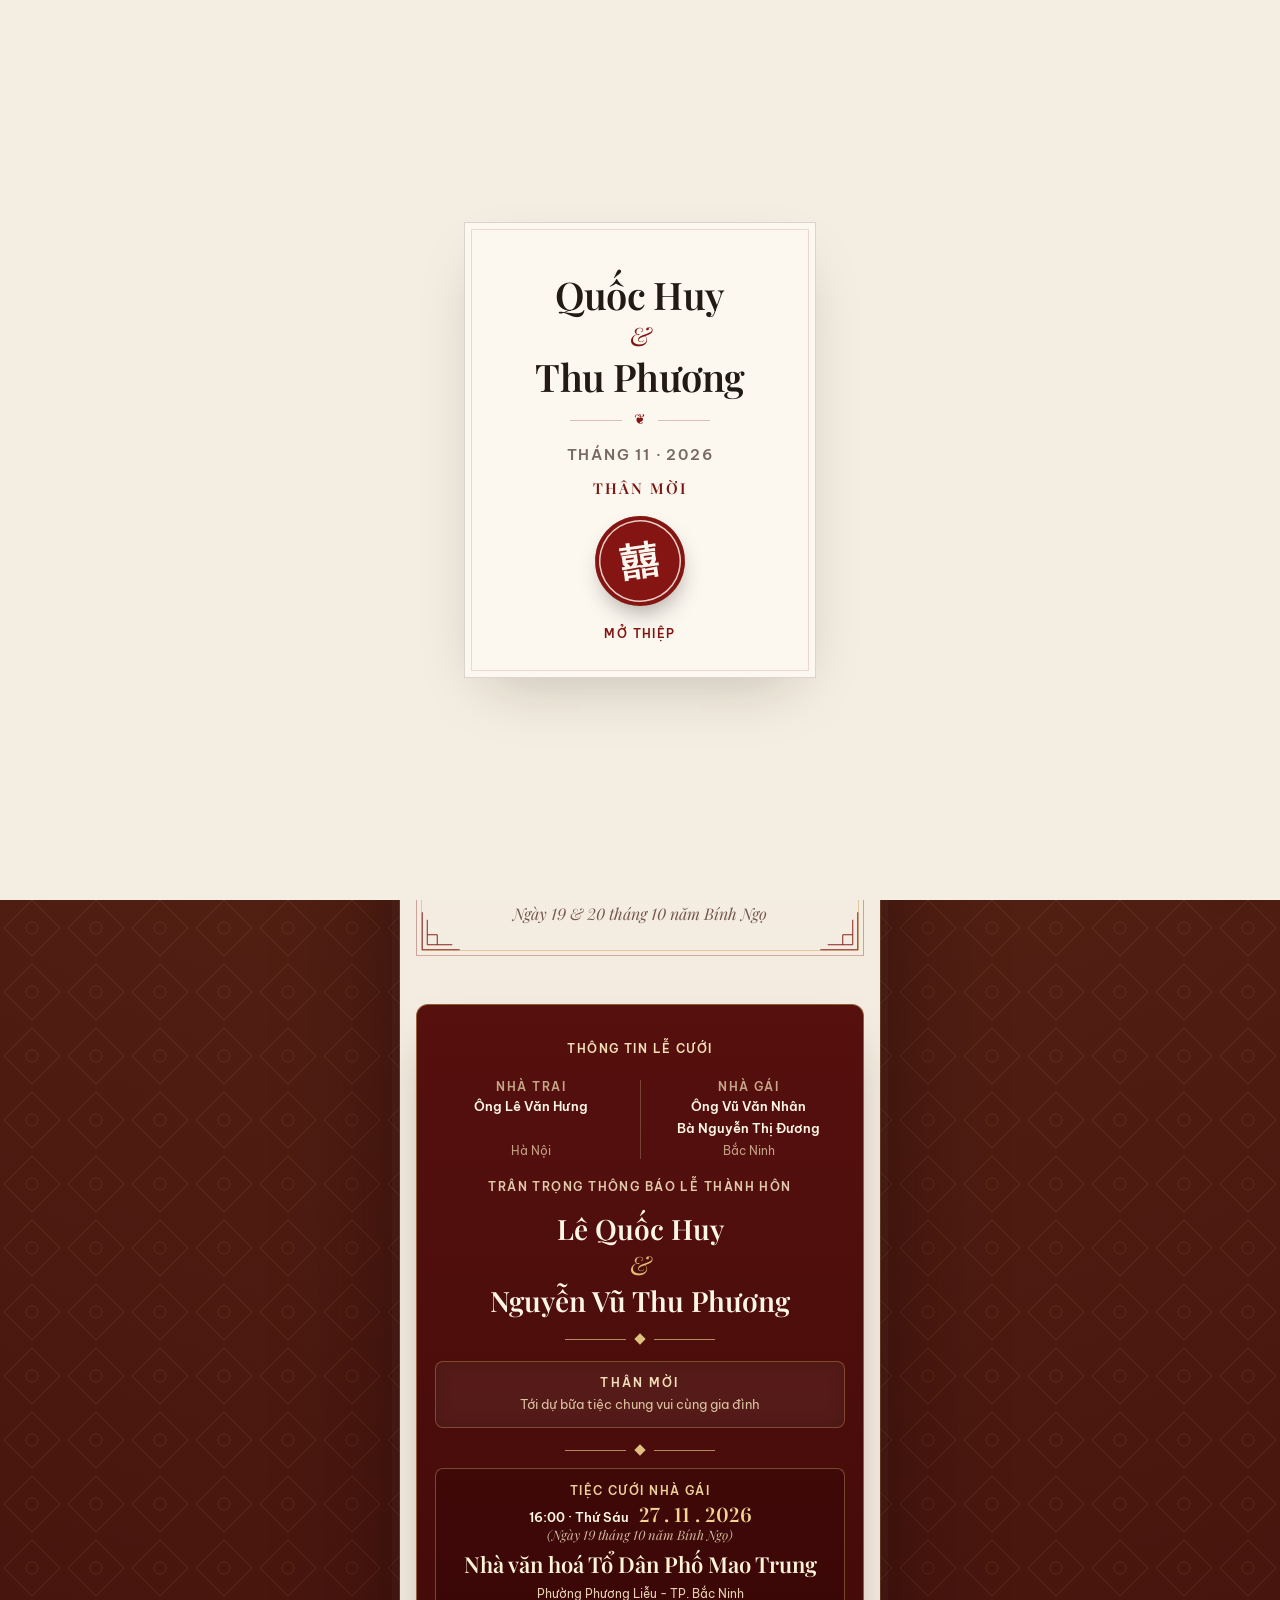
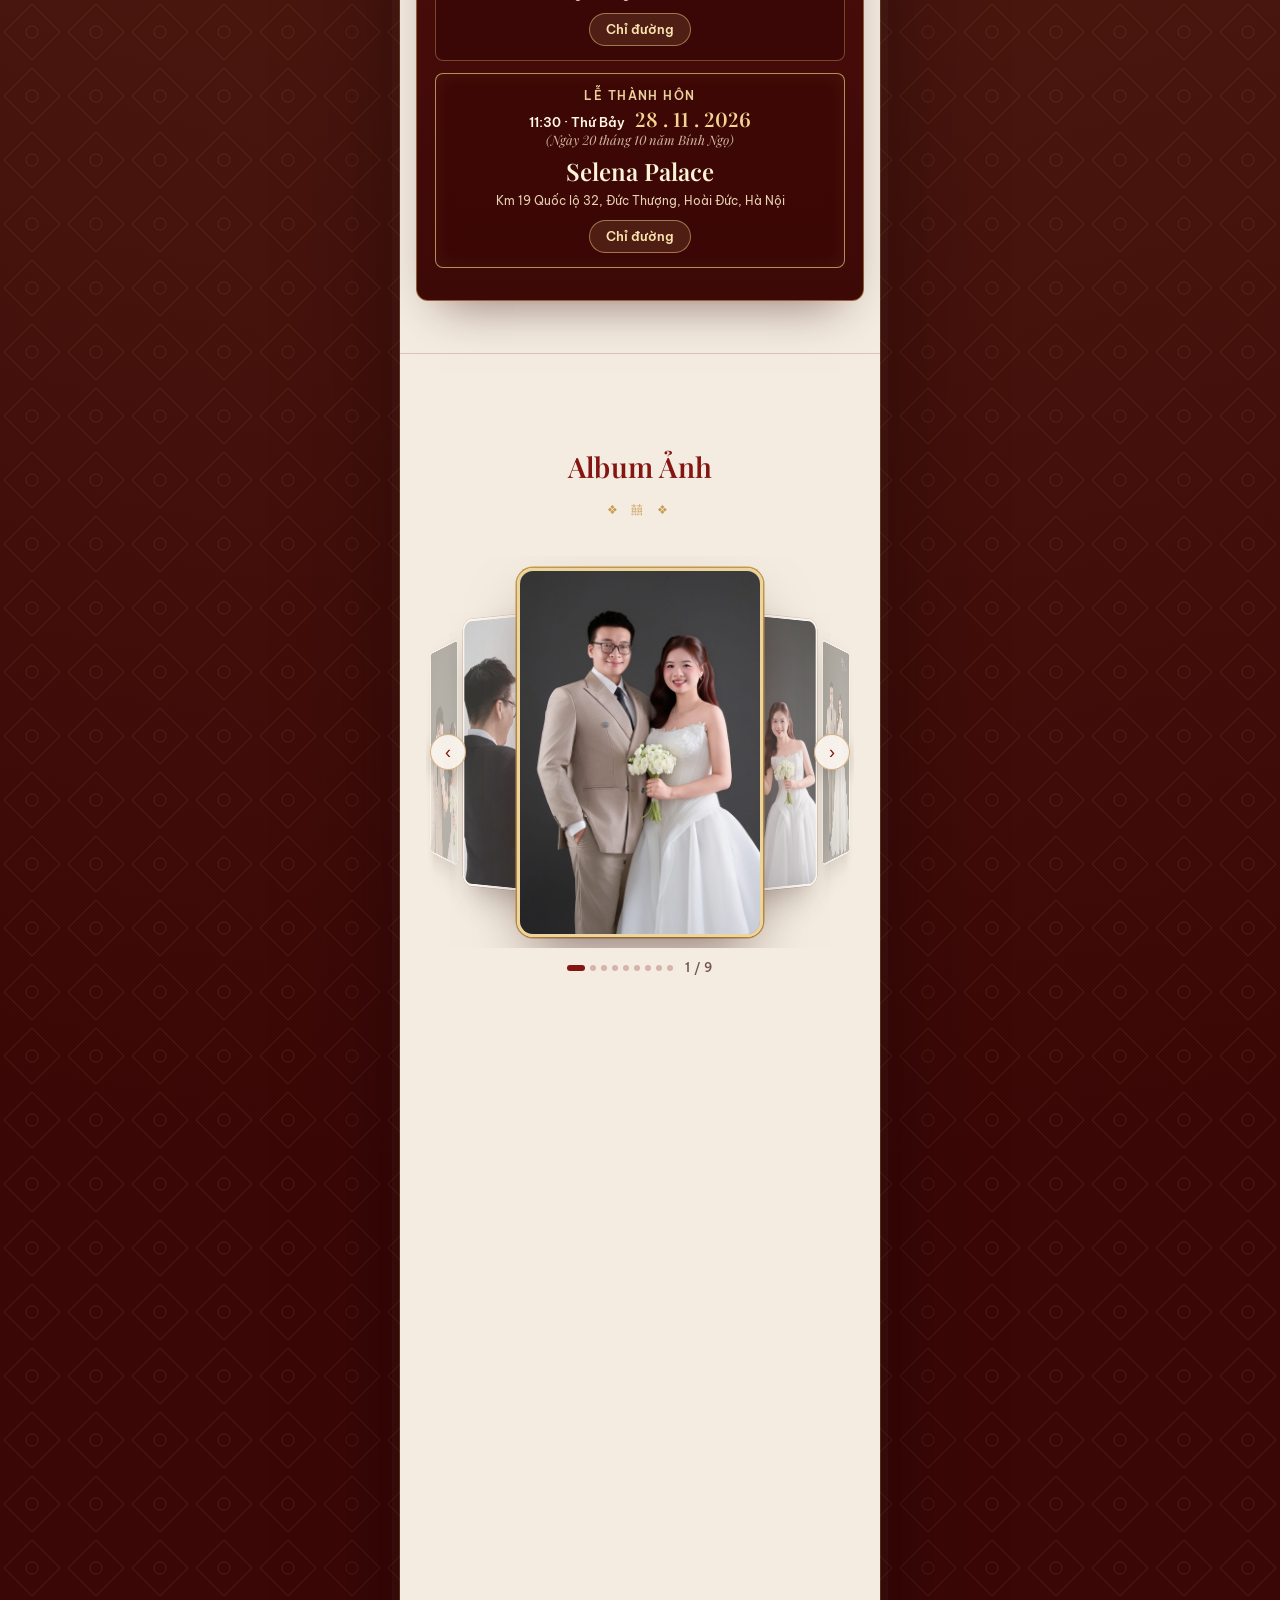
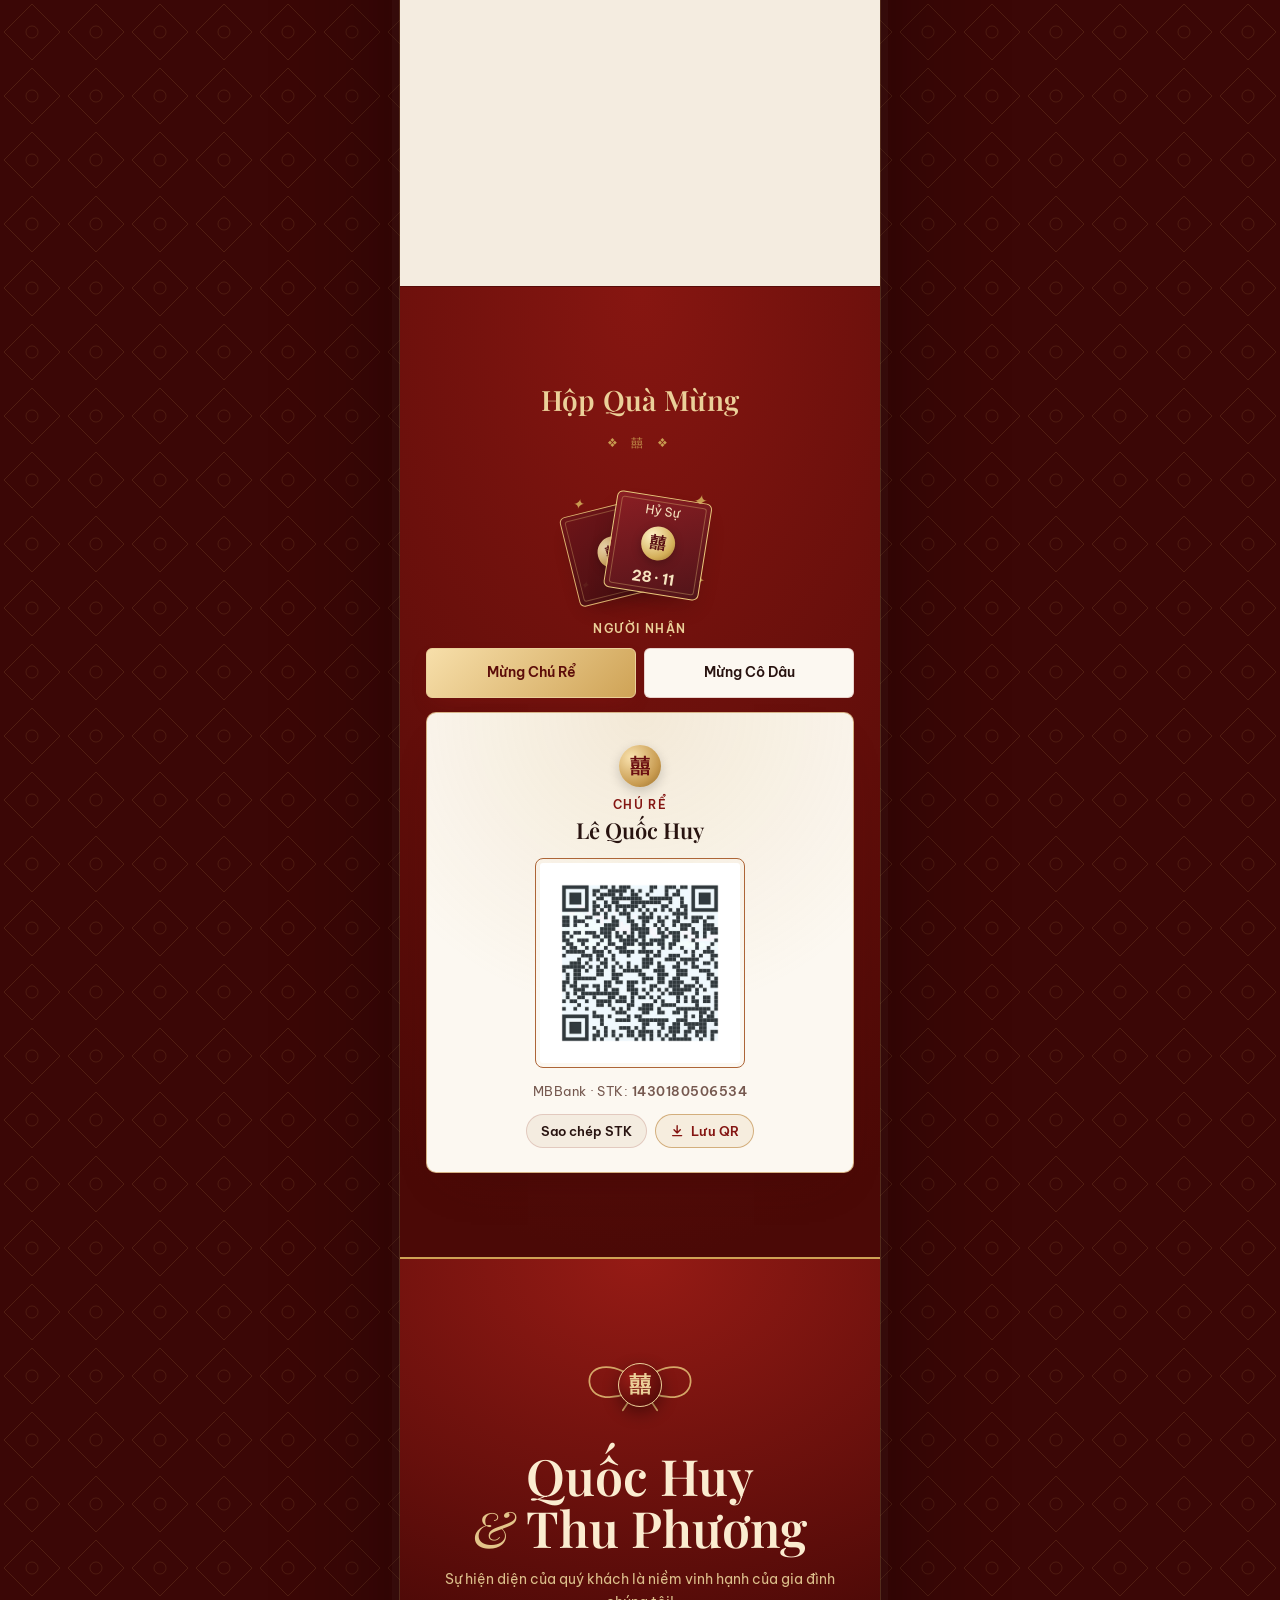
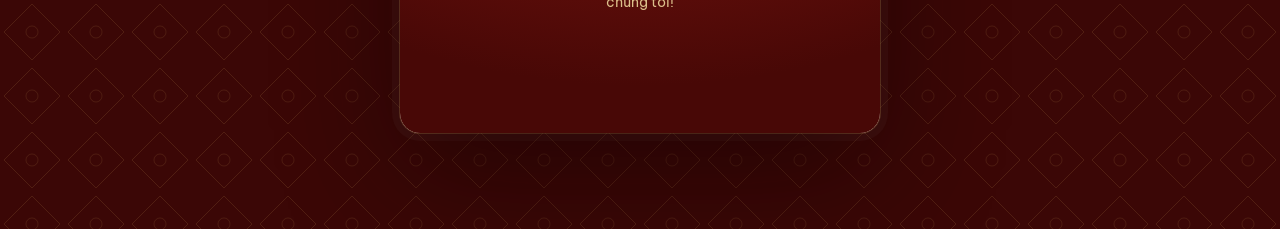
==== commit aea9ad05: "text: update invitation sub-text to 'Tới dự bữa tiệc chung vui cùng gia đình'" ====
--- a/index.html
+++ b/index.html
@@ -141,7 +141,7 @@
           <div class="son-guest-invite" data-reveal>
             <span class="son-guest-kicker">Thân mời</span>
             <strong class="son-guest" data-guest-name hidden></strong>
-            <p class="son-guest-sub">Tới dự bữa tiệc chung vui cùng gia đình chúng tôi</p>
+            <p class="son-guest-sub">Tới dự bữa tiệc chung vui cùng gia đình</p>
           </div>
 
           <div class="son-rule" aria-hidden="true"><i></i></div>
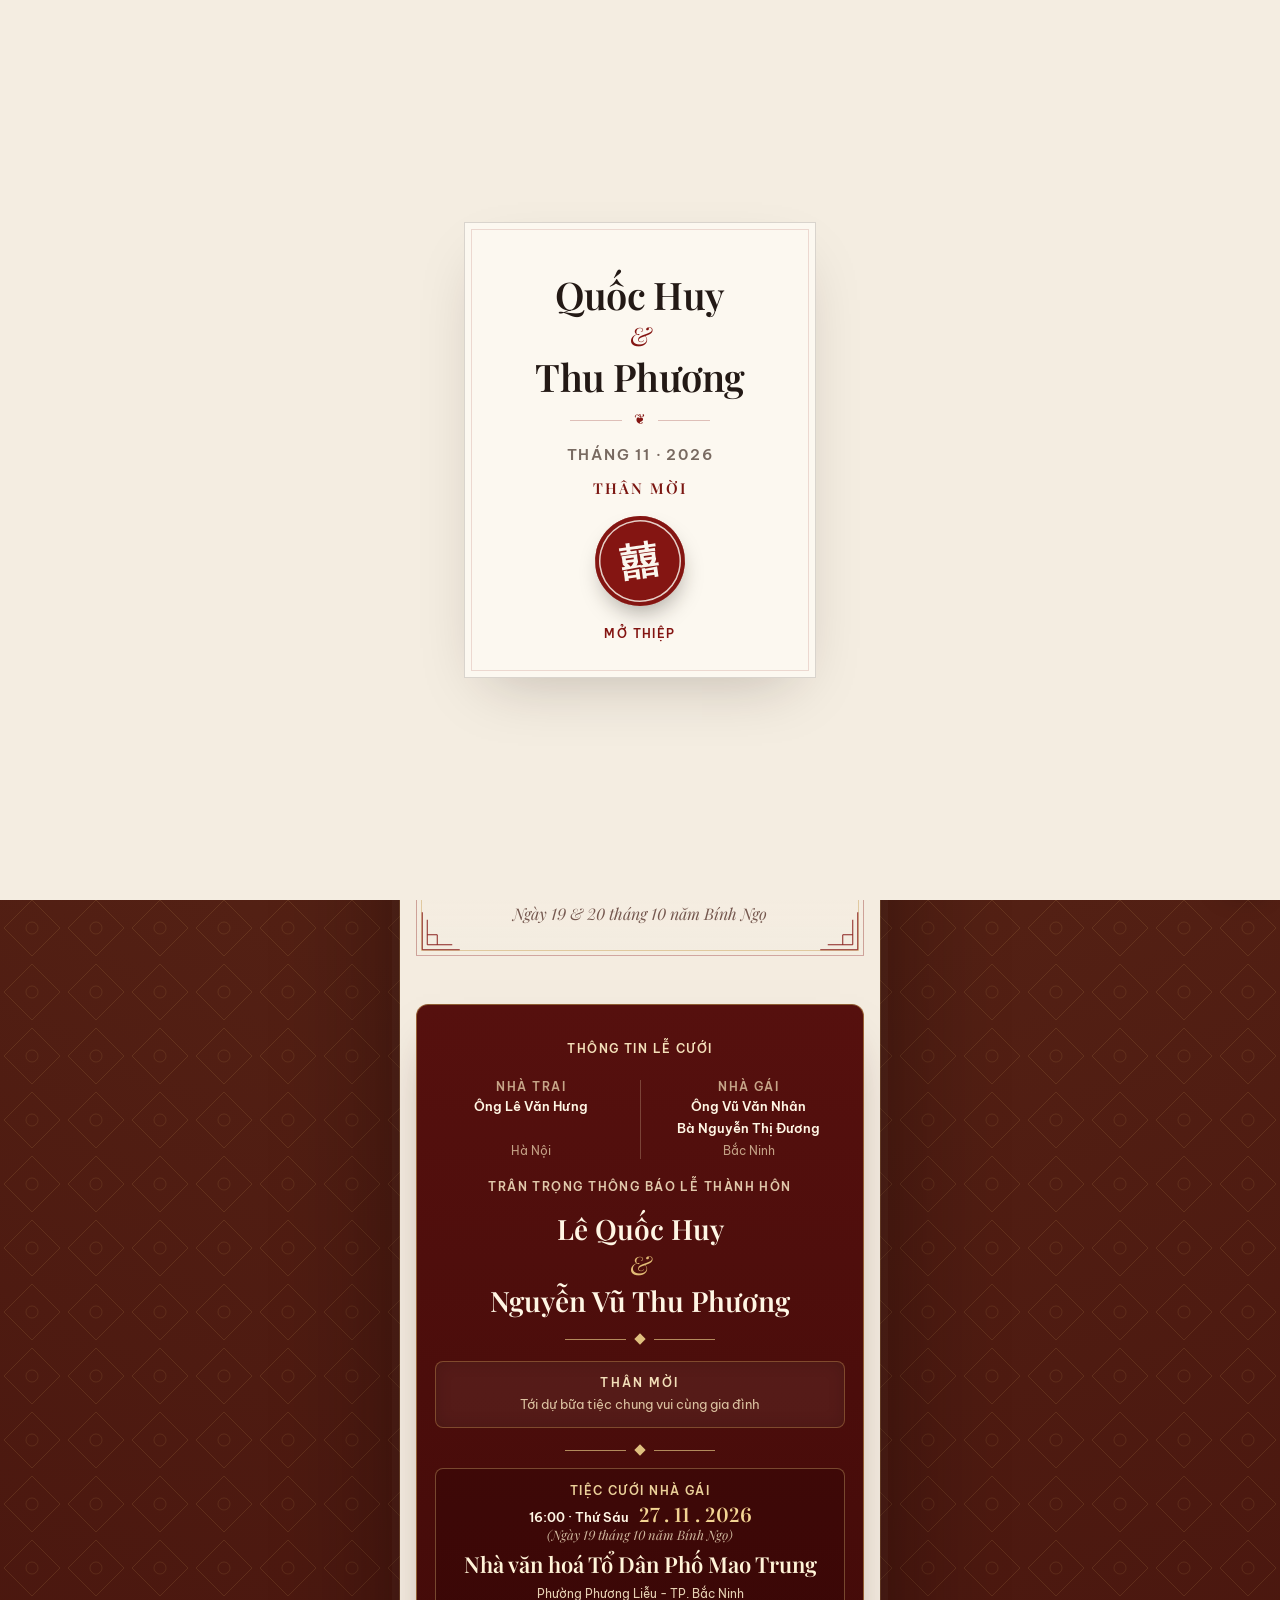
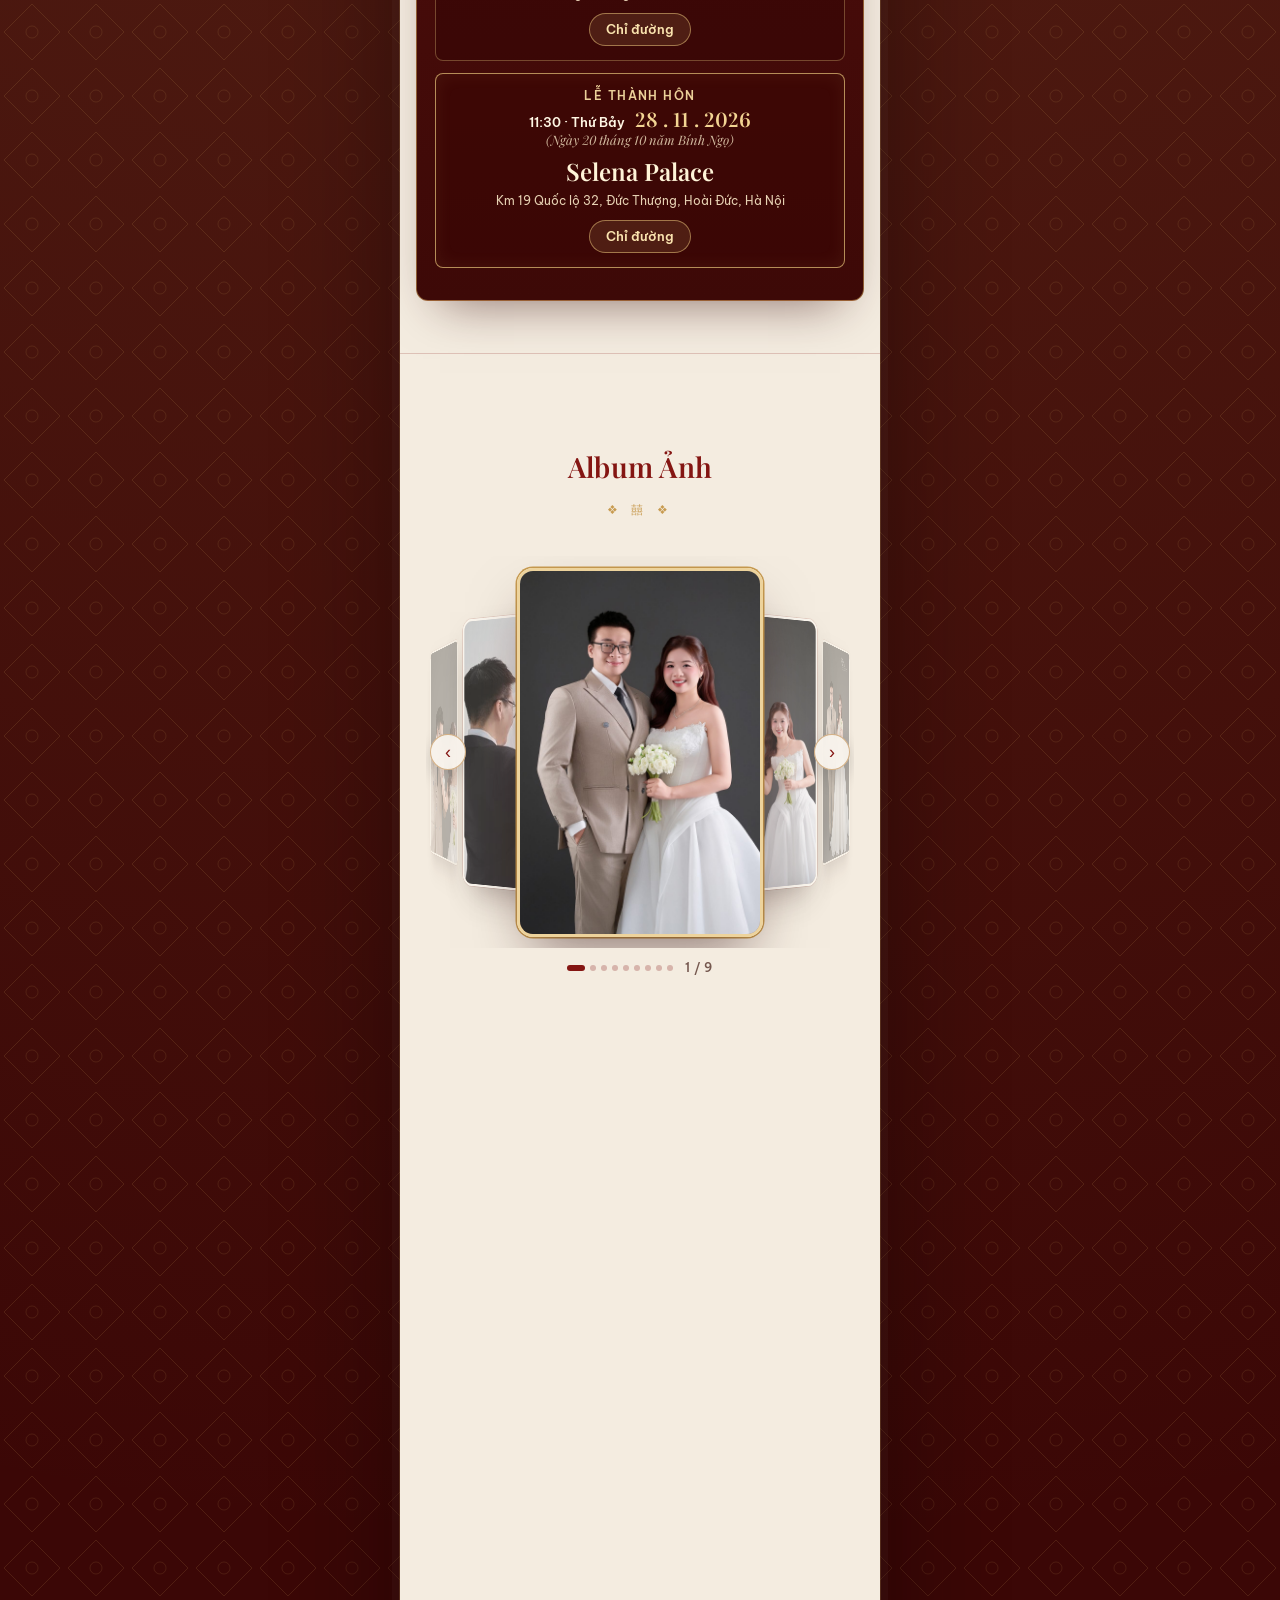
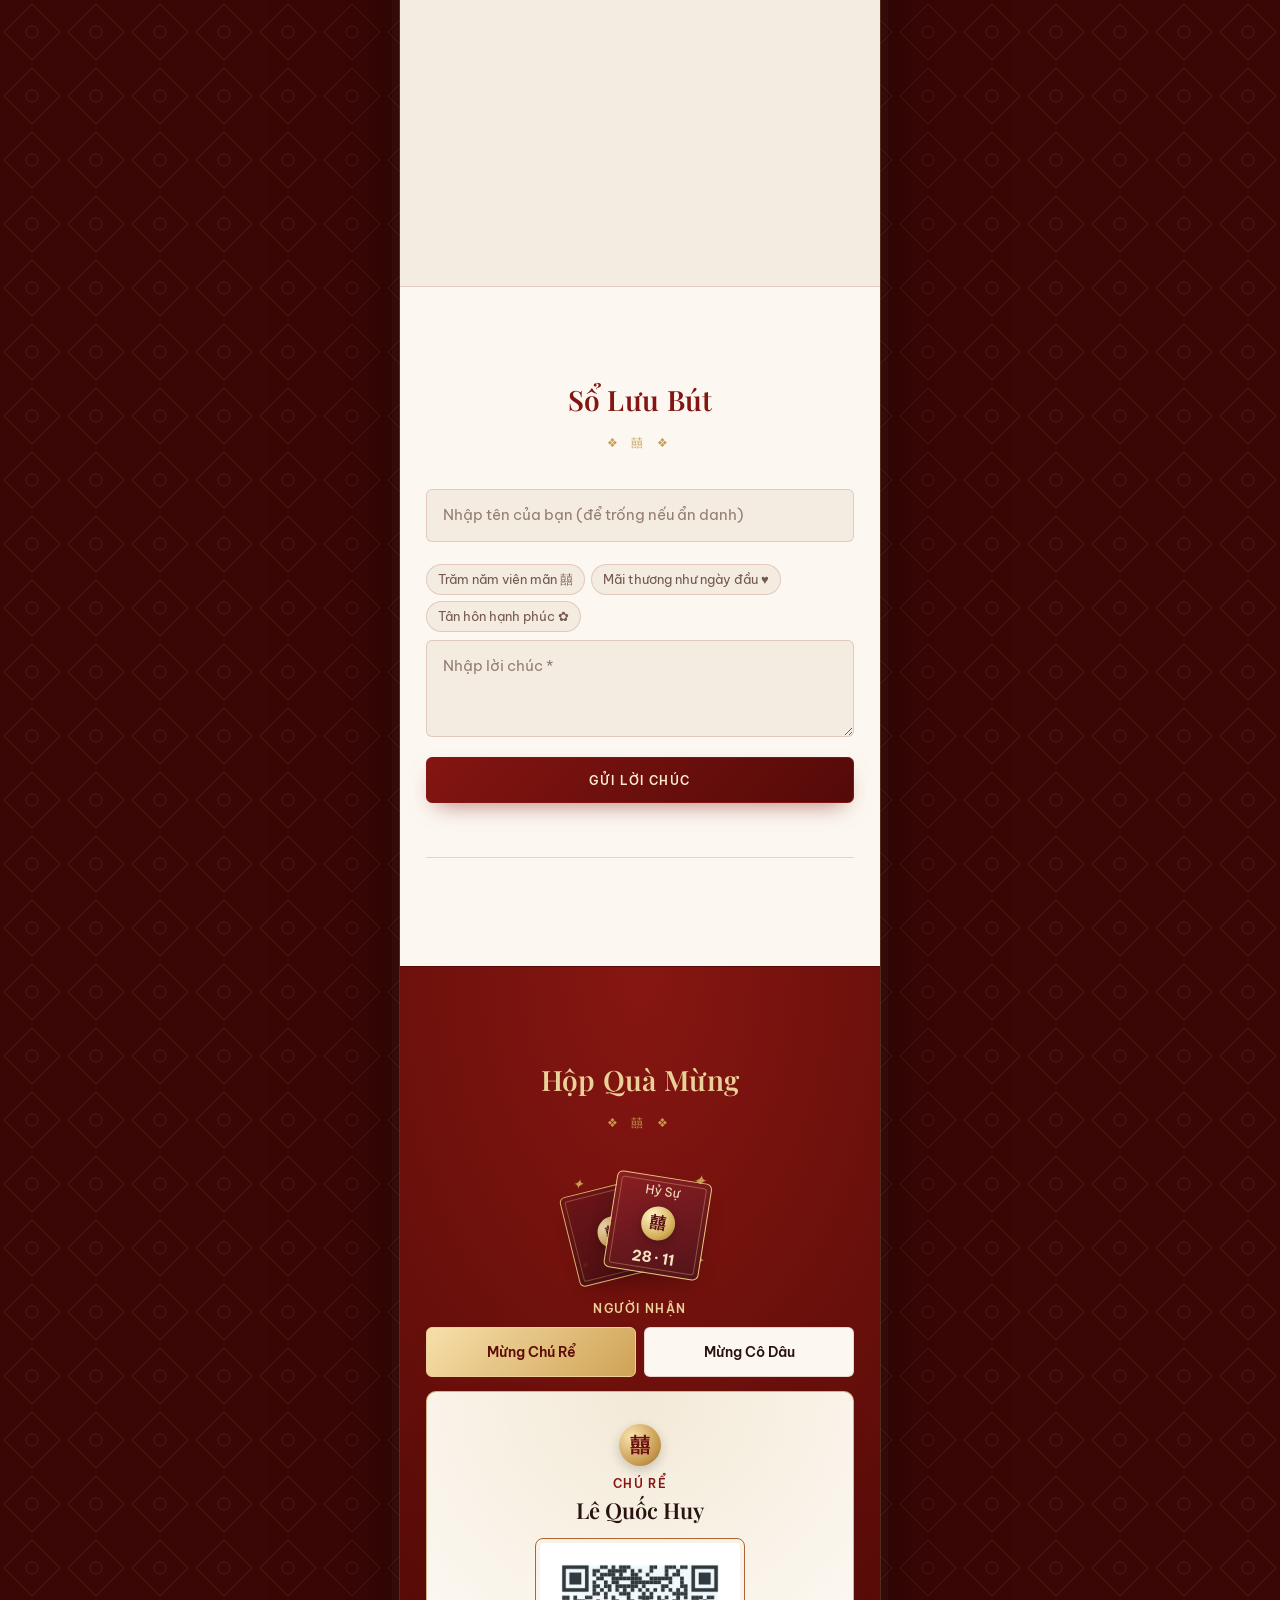
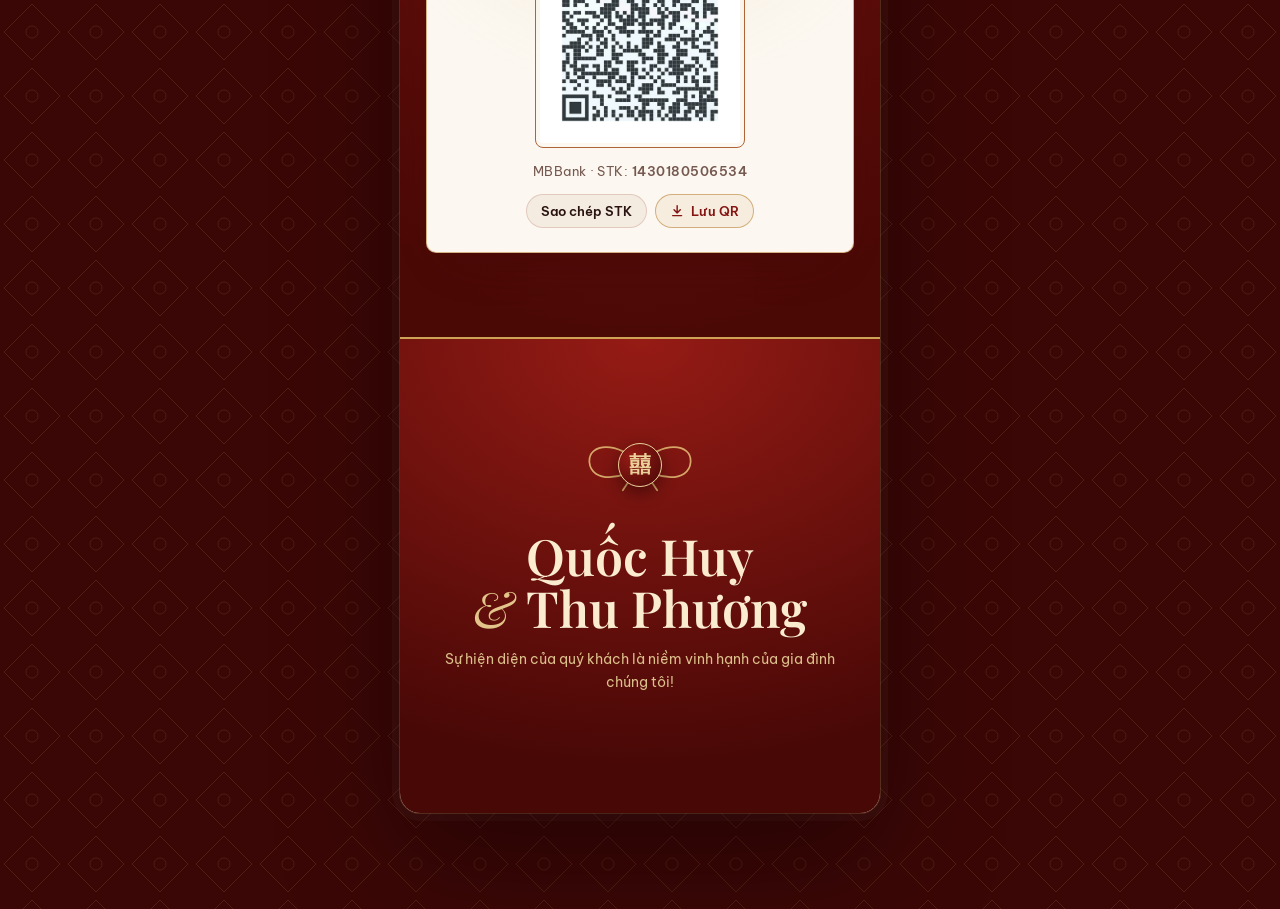
==== commit f9d488c2: "feat: restore wishes section (guestbook) while keeping RSVP section removed" ====
--- a/index.html
+++ b/index.html
@@ -25,12 +25,12 @@
     <link rel="preconnect" href="https://fonts.googleapis.com" />
     <link rel="preconnect" href="https://fonts.gstatic.com" crossorigin />
     <link href="https://fonts.googleapis.com/css2?family=Be+Vietnam+Pro:ital,wght@0,400;0,500;0,600;0,700;1,400;1,500&family=Playfair+Display:ital,wght@0,500;0,600;0,700;1,400;1,600&display=swap" rel="stylesheet" />
-    <link rel="stylesheet" href="demo-common.css?v=20261121-2220" />
-    <link rel="stylesheet" href="wedding-extras.css?v=20261121-2220" />
-    <link rel="stylesheet" href="themes/son-mai.css?v=20261121-2220" />
-    <script src="demo-common.js?v=20261121-2220" defer></script>
-    <script src="wedding-extras.js?v=20261121-2220" defer></script>
-    <script src="themes/son-mai.js?v=20261121-2220" defer></script>
+    <link rel="stylesheet" href="demo-common.css?v=20261121-2230" />
+    <link rel="stylesheet" href="wedding-extras.css?v=20261121-2230" />
+    <link rel="stylesheet" href="themes/son-mai.css?v=20261121-2230" />
+    <script src="demo-common.js?v=20261121-2230" defer></script>
+    <script src="wedding-extras.js?v=20261121-2230" defer></script>
+    <script src="themes/son-mai.js?v=20261121-2230" defer></script>
   </head>
   <body data-theme="son" data-gate-label="Mở thiệp">
     <button class="demo-music" data-music-toggle type="button" aria-pressed="false" aria-label="Bật nhạc nền">
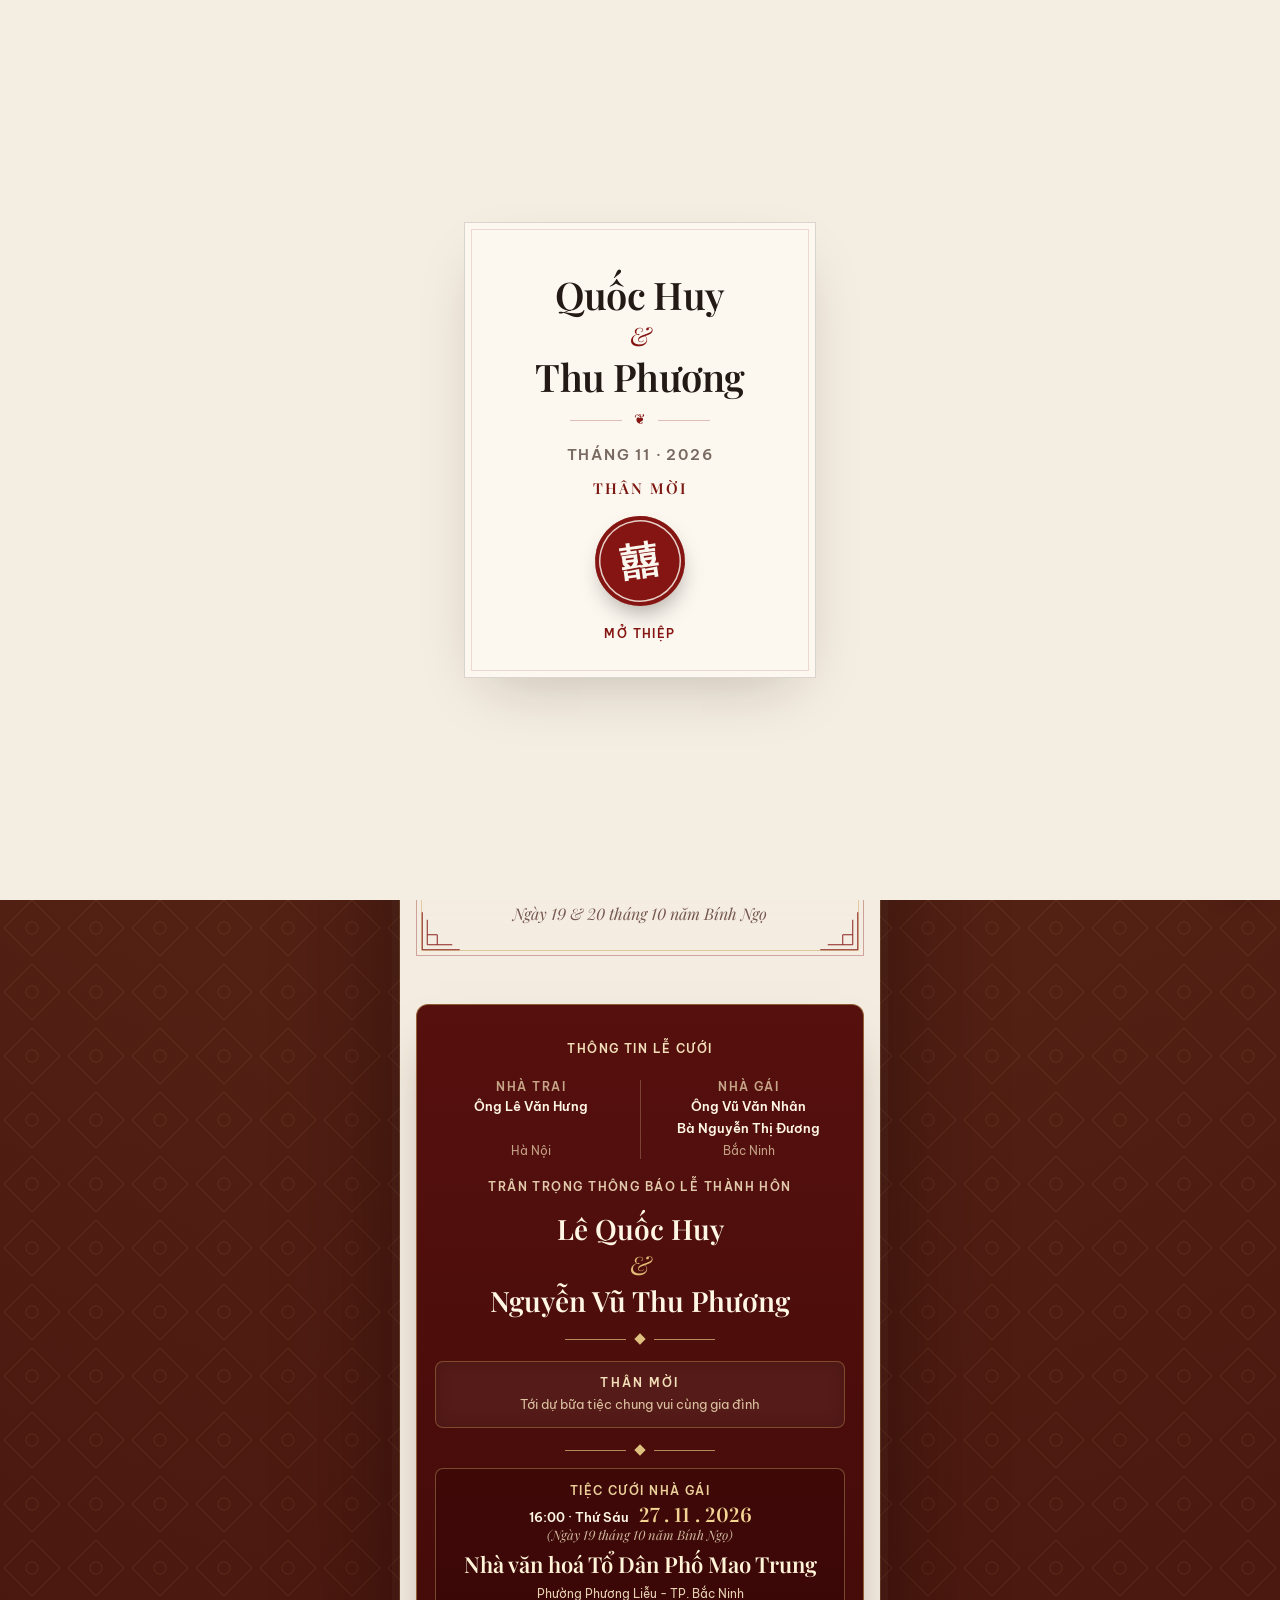
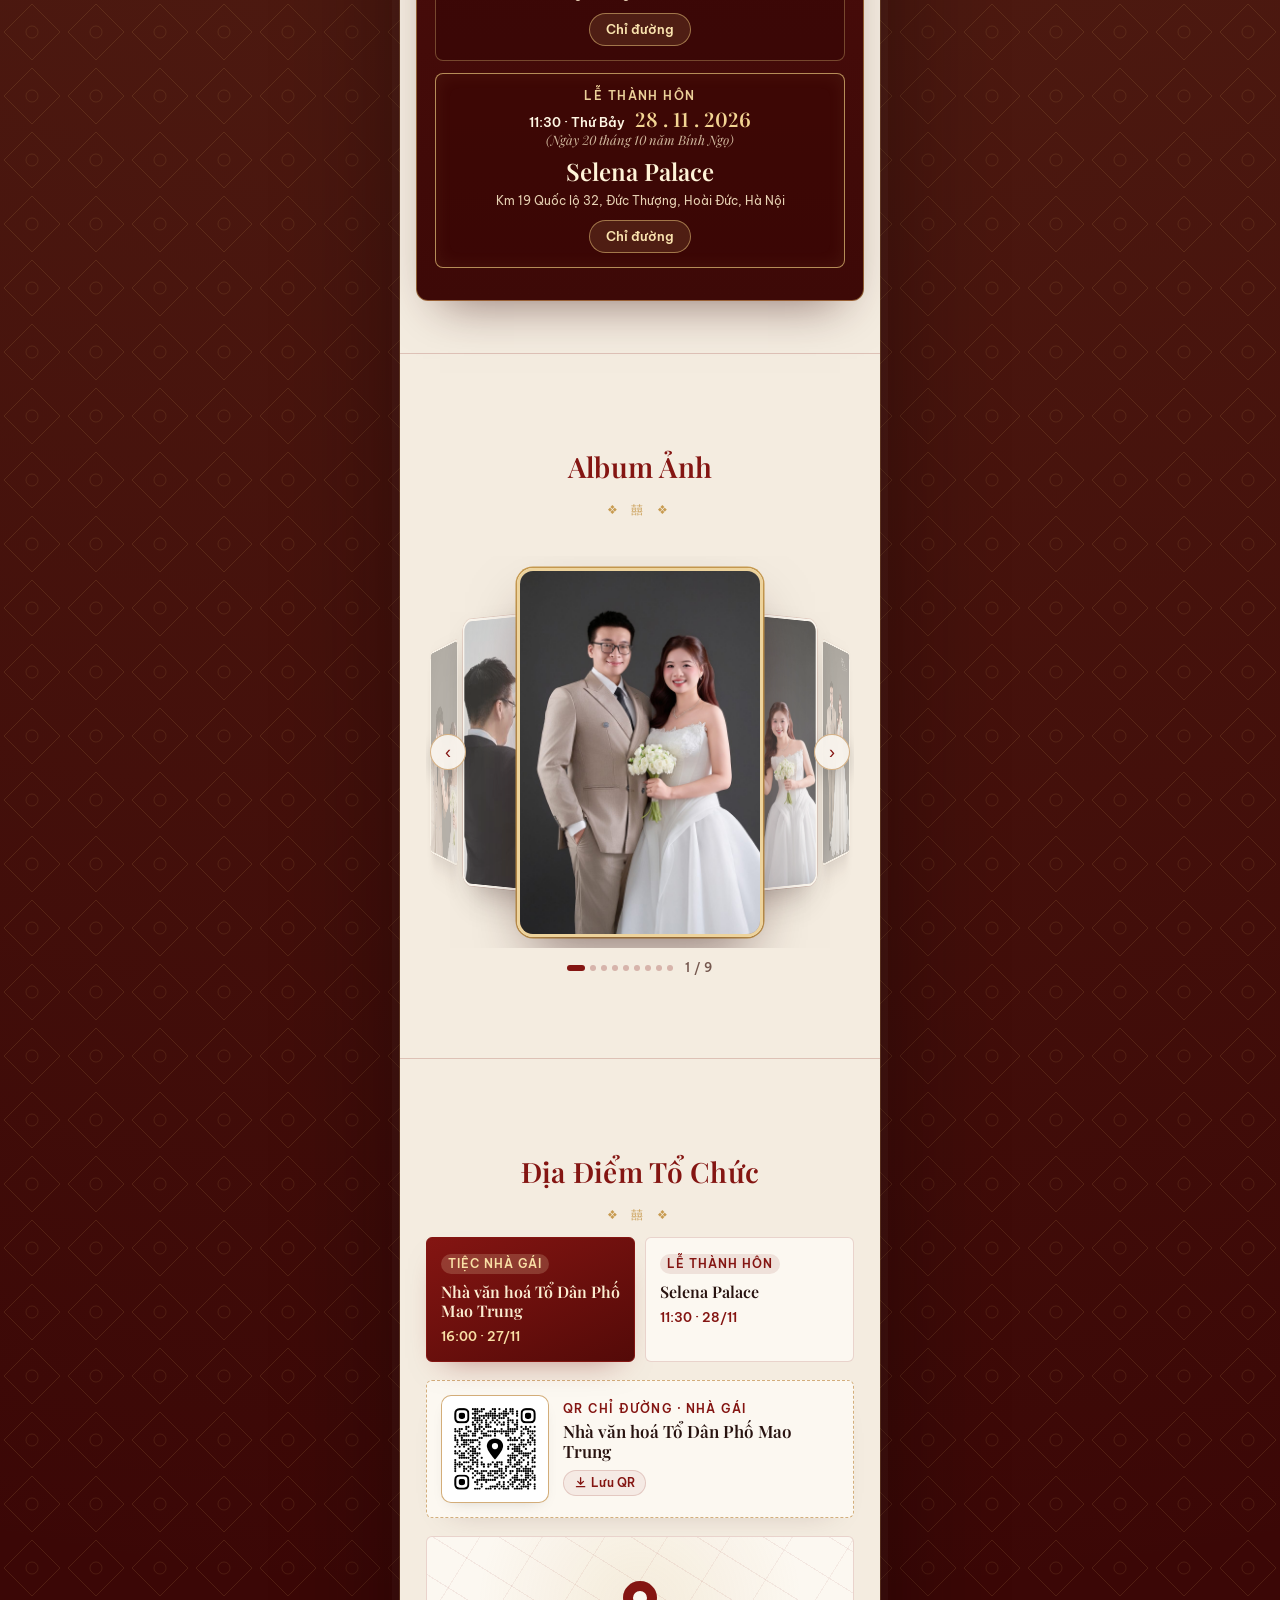
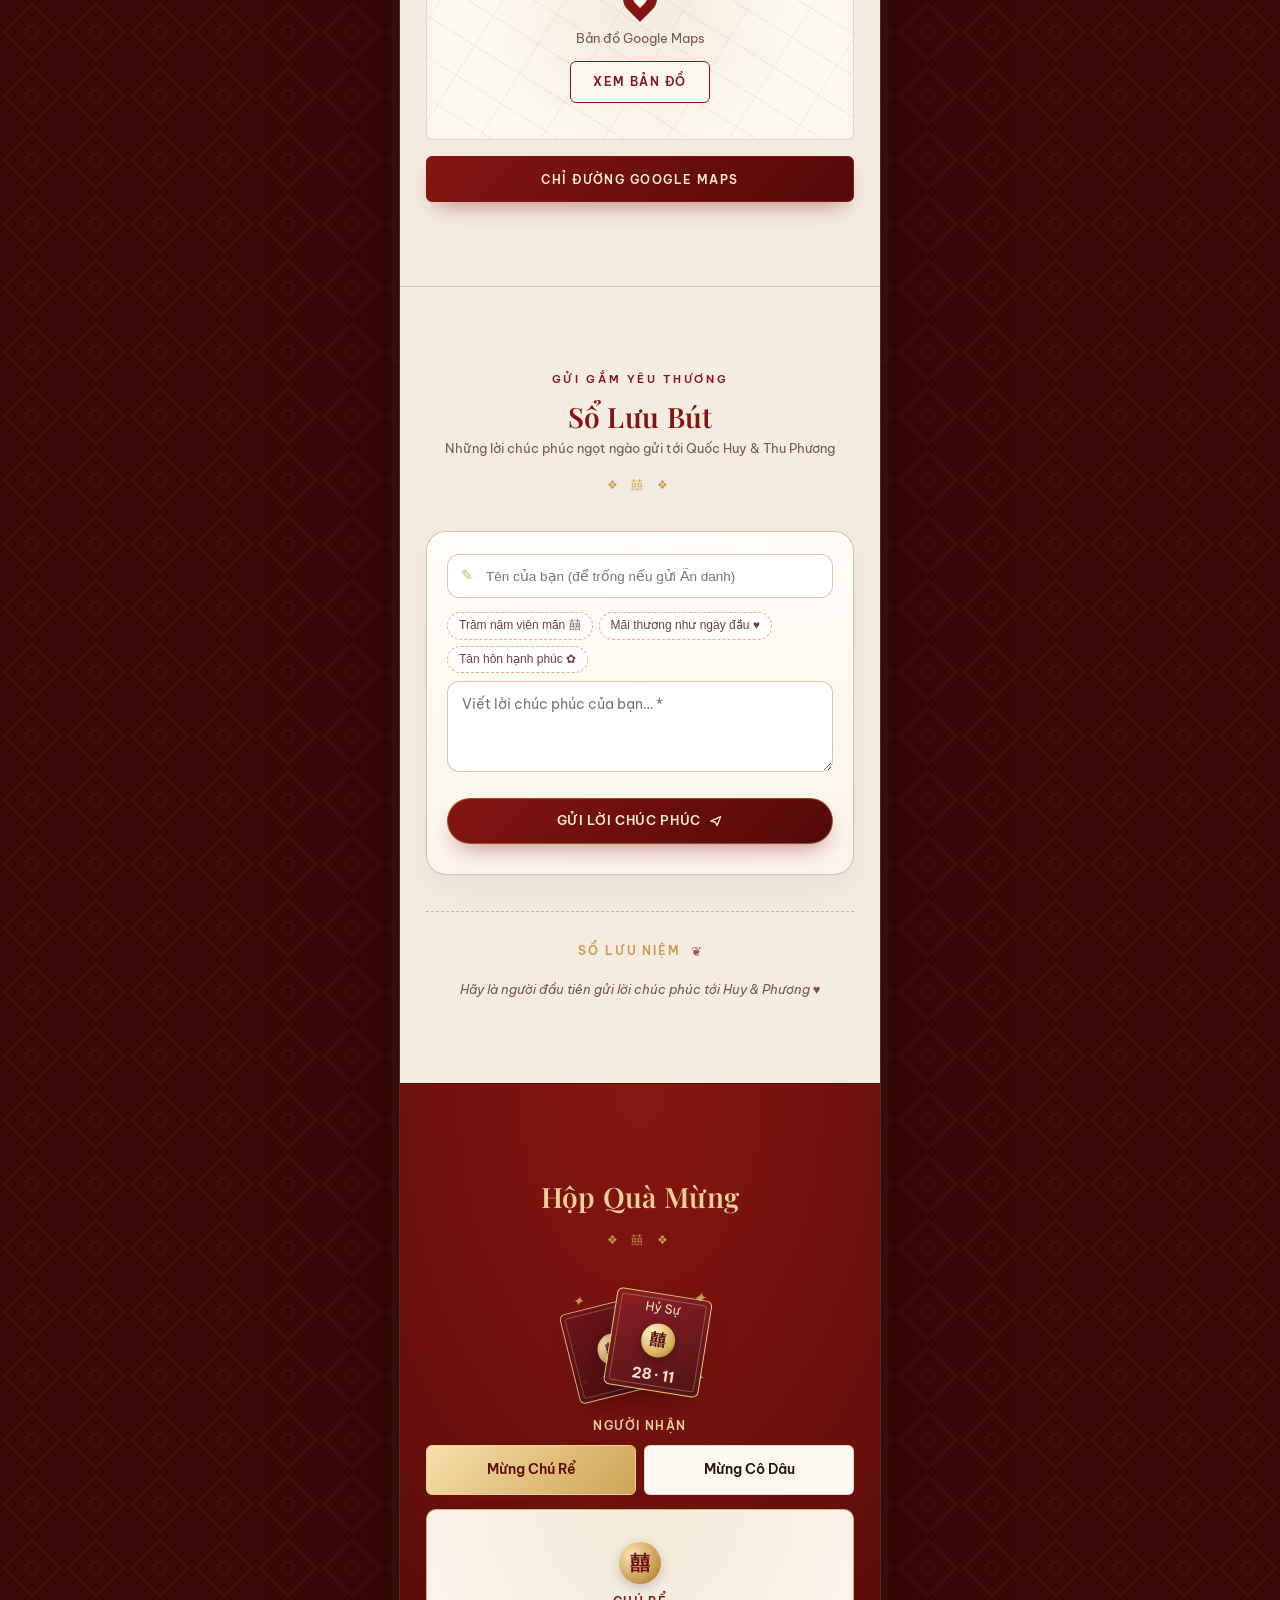
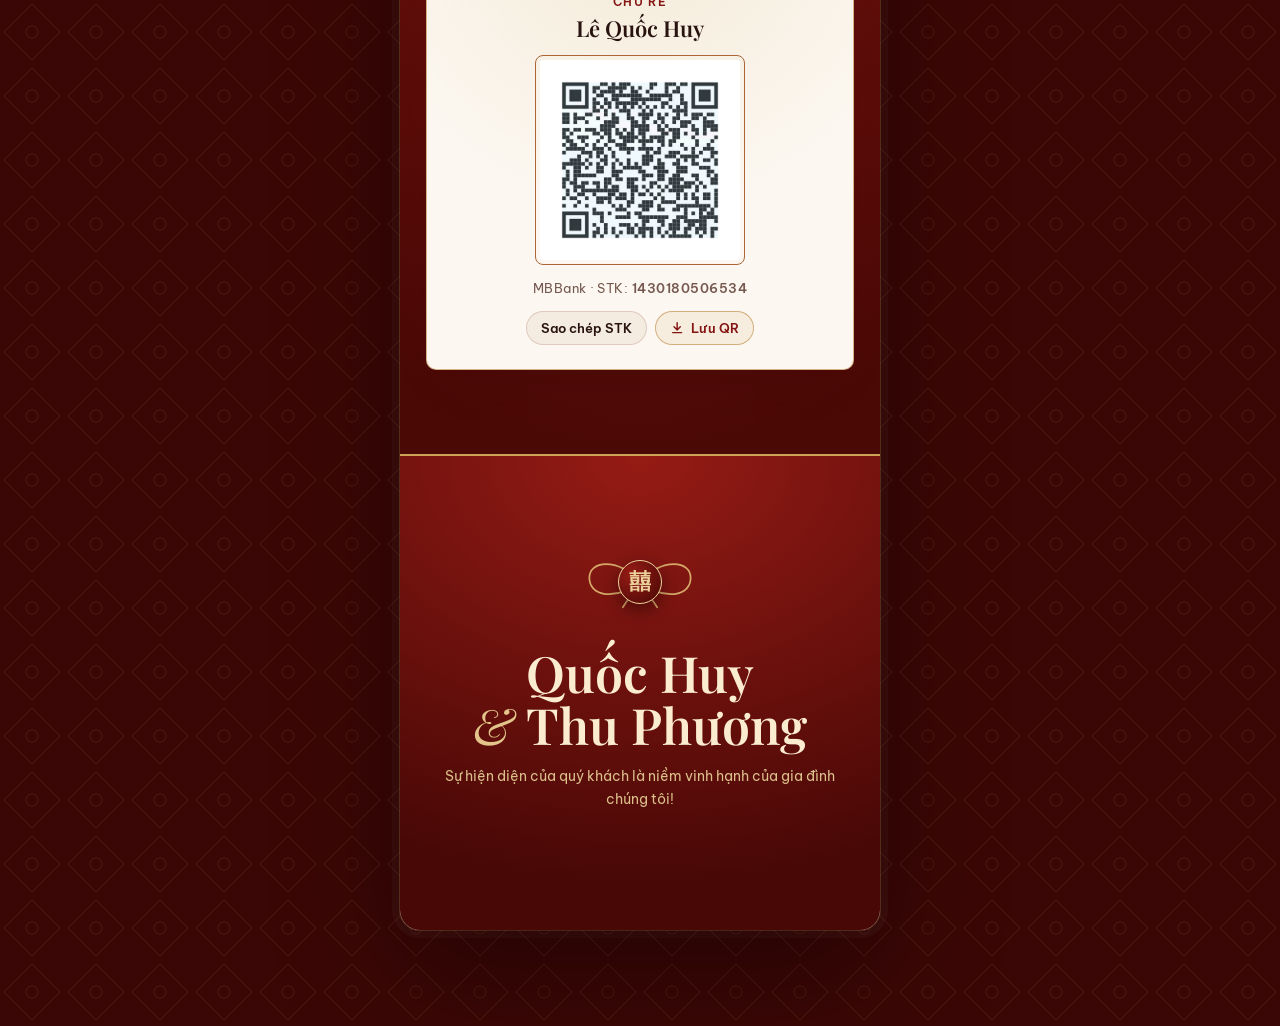
==== commit c084aa75: "design: redesign wishing guestbook with elegant postcard cards and soft artistic aesthetics" ====
--- a/index.html
+++ b/index.html
@@ -25,12 +25,12 @@
     <link rel="preconnect" href="https://fonts.googleapis.com" />
     <link rel="preconnect" href="https://fonts.gstatic.com" crossorigin />
     <link href="https://fonts.googleapis.com/css2?family=Be+Vietnam+Pro:ital,wght@0,400;0,500;0,600;0,700;1,400;1,500&family=Playfair+Display:ital,wght@0,500;0,600;0,700;1,400;1,600&display=swap" rel="stylesheet" />
-    <link rel="stylesheet" href="demo-common.css?v=20261121-2230" />
-    <link rel="stylesheet" href="wedding-extras.css?v=20261121-2230" />
-    <link rel="stylesheet" href="themes/son-mai.css?v=20261121-2230" />
-    <script src="demo-common.js?v=20261121-2230" defer></script>
-    <script src="wedding-extras.js?v=20261121-2230" defer></script>
-    <script src="themes/son-mai.js?v=20261121-2230" defer></script>
+    <link rel="stylesheet" href="demo-common.css?v=20261121-2240" />
+    <link rel="stylesheet" href="wedding-extras.css?v=20261121-2240" />
+    <link rel="stylesheet" href="themes/son-mai.css?v=20261121-2240" />
+    <script src="demo-common.js?v=20261121-2240" defer></script>
+    <script src="wedding-extras.js?v=20261121-2240" defer></script>
+    <script src="themes/son-mai.js?v=20261121-2240" defer></script>
   </head>
   <body data-theme="son" data-gate-label="Mở thiệp">
     <button class="demo-music" data-music-toggle type="button" aria-pressed="false" aria-label="Bật nhạc nền">
--- a/wedding-extras.css
+++ b/wedding-extras.css
@@ -1150,50 +1150,228 @@
 .x-wish-wand.is-sparkling {
   transform: scale(1.08) rotate(-4deg);
 }
+/* Gợi ý lời chúc nhanh (Quick Wish Chips) */
+.x-wish-sub {
+  margin: 6px auto 0;
+  color: var(--muted);
+  font: 400 13px/1.5 var(--f-body);
+  max-width: 420px;
+}
+.x-wish-box {
+  max-width: 520px;
+  margin: 0 auto;
+  padding: 22px 20px;
+  border-radius: 20px;
+  background: linear-gradient(175deg, rgba(255, 253, 249, 0.98) 0%, rgba(250, 244, 235, 0.95) 100%);
+  border: 1px solid color-mix(in srgb, var(--gold) 45%, rgba(0, 0, 0, 0.08));
+  box-shadow: 0 12px 36px rgba(60, 15, 12, 0.06), inset 0 1px 0 rgba(255, 255, 255, 0.85);
+}
+.x-wish-form {
+  display: flex;
+  flex-direction: column;
+  gap: 14px;
+}
+.x-wish-field {
+  display: flex;
+  flex-direction: column;
+  gap: 8px;
+  text-align: left;
+}
+.x-wish-input-wrap {
+  position: relative;
+  display: flex;
+  align-items: center;
+}
+.x-wish-input-icon {
+  position: absolute;
+  left: 14px;
+  color: var(--gold);
+  font-size: 14px;
+  pointer-events: none;
+  opacity: 0.85;
+}
+.x-wish-input-wrap input {
+  width: 100%;
+  height: 44px;
+  padding: 0 14px 0 38px;
+  border: 1px solid color-mix(in srgb, var(--gold) 35%, var(--line));
+  border-radius: 12px;
+  background: #ffffff;
+  color: var(--ink);
+  font: 500 13.5px/1.3 var(--f-body);
+  transition: border-color 0.2s ease, box-shadow 0.2s ease;
+}
+.x-wish-input-wrap input:focus {
+  outline: none;
+  border-color: var(--accent);
+  box-shadow: 0 0 0 3px color-mix(in srgb, var(--accent) 14%, transparent);
+}
 .x-wish-chips {
   display: flex;
   flex-wrap: wrap;
   gap: 6px;
-  margin-top: 2px;
 }
 .x-wish-chip {
-  padding: 6px 11px;
-  border: 1px solid var(--line);
+  padding: 5px 11px;
+  border: 1px dashed color-mix(in srgb, var(--gold) 60%, var(--line));
   border-radius: 999px;
-  background: var(--bg);
-  color: var(--muted);
-  font: 400 13px/1.3 var(--f-body);
-  cursor: pointer;
-  transition: border-color 0.2s ease, color 0.2s ease, background 0.2s ease;
+  background: rgba(255, 255, 255, 0.8);
+  color: #65463f;
+  font: 500 12px/1.3 var(--f-body);
+  cursor: pointer;
+  transition: all 0.2s ease;
 }
 .x-wish-chip:hover {
+  border-style: solid;
   border-color: var(--accent);
   color: var(--accent);
-  background: color-mix(in srgb, var(--accent) 6%, var(--paper));
-}
-
-/* Lời chúc */
-.x-wishes { background: var(--paper); }
-.x-wishes .x-field input, .x-wishes .x-field textarea { background: var(--bg); }
-.wish-preview { margin-top: 34px; padding-top: 24px; border-top: 1px solid var(--line); }
-.wish-empty { margin: 0; color: var(--muted); font-size: 13px; }
+  background: color-mix(in srgb, var(--accent) 8%, #ffffff);
+  transform: translateY(-1px);
+}
+.x-wish-textarea-wrap textarea {
+  width: 100%;
+  padding: 12px 14px;
+  border: 1px solid color-mix(in srgb, var(--gold) 35%, var(--line));
+  border-radius: 12px;
+  background: #ffffff;
+  color: var(--ink);
+  font: 400 13.5px/1.6 var(--f-body);
+  resize: vertical;
+  min-height: 82px;
+  transition: border-color 0.2s ease, box-shadow 0.2s ease;
+}
+.x-wish-textarea-wrap textarea:focus {
+  outline: none;
+  border-color: var(--accent);
+  box-shadow: 0 0 0 3px color-mix(in srgb, var(--accent) 14%, transparent);
+}
+.x-wish-submit-btn {
+  display: inline-flex;
+  align-items: center;
+  justify-content: center;
+  gap: 8px;
+  width: 100%;
+  height: 44px;
+  margin-top: 4px;
+  border-radius: 999px;
+  font: 600 13px/1 var(--f-body);
+  letter-spacing: 0.05em;
+  background: linear-gradient(135deg, var(--accent) 0%, color-mix(in srgb, var(--accent) 80%, #000) 100%);
+  color: #fff;
+  border: 1px solid color-mix(in srgb, var(--gold) 45%, transparent);
+  box-shadow: 0 6px 20px rgba(132, 21, 18, 0.22);
+  cursor: pointer;
+  transition: all 0.25s ease;
+}
+.x-wish-submit-btn:hover {
+  transform: translateY(-1px);
+  box-shadow: 0 8px 24px rgba(132, 21, 18, 0.3);
+}
+
+/* Danh sách bưu thiếp lời chúc nghệ thuật (Wishing Postcards) */
+.wish-preview {
+  max-width: 520px;
+  margin: 36px auto 0;
+  padding-top: 28px;
+  border-top: 1px dashed color-mix(in srgb, var(--gold) 45%, var(--line));
+}
+.wish-preview-head {
+  display: flex;
+  align-items: center;
+  justify-content: center;
+  gap: 10px;
+  margin-bottom: 18px;
+}
+.wish-preview-kicker {
+  font: 600 12px/1 var(--f-body);
+  letter-spacing: 0.16em;
+  text-transform: uppercase;
+  color: var(--gold);
+}
+.wish-preview-divider {
+  color: var(--accent);
+  font-size: 13px;
+  opacity: 0.7;
+}
+.wish-empty {
+  margin: 12px 0 0;
+  color: var(--muted);
+  font: italic 400 13px/1.5 var(--f-body);
+}
 .wish-preview-list {
-  display: grid;
+  display: flex;
+  flex-direction: column;
   gap: 12px;
-  max-height: 520px;
+  max-height: 480px;
   overflow-y: auto;
+  padding-right: 4px;
+  overscroll-behavior: contain;
+}
+.wish-preview-list::-webkit-scrollbar {
+  width: 4px;
+}
+.wish-preview-list::-webkit-scrollbar-thumb {
+  background: color-mix(in srgb, var(--gold) 40%, transparent);
+  border-radius: 999px;
+}
+.wish-card {
+  position: relative;
+  padding: 14px 16px;
+  border-radius: 14px;
+  background: linear-gradient(180deg, #ffffff 0%, #faf6f0 100%);
+  border: 1px solid color-mix(in srgb, var(--gold) 32%, rgba(0, 0, 0, 0.06));
+  box-shadow: 0 3px 12px rgba(60, 15, 12, 0.04);
   text-align: left;
-  overscroll-behavior: contain;
-}
-.wish-preview-list article {
-  position: relative;
-  padding: 16px 18px;
-  border-left: 3px solid var(--accent);
-  border-radius: var(--radius);
-  background: var(--bg);
-}
-.wish-preview-list strong { font: 500 20px/1.2 var(--f-display); color: var(--accent); }
-.wish-preview-list p { margin: 6px 0 0; font-size: 14px; line-height: 1.6; }
+  transition: transform 0.2s ease, box-shadow 0.2s ease;
+}
+.wish-card:hover {
+  transform: translateY(-1px);
+  box-shadow: 0 5px 18px rgba(60, 15, 12, 0.07);
+}
+.wish-card-head {
+  display: flex;
+  align-items: center;
+  justify-content: space-between;
+  gap: 8px;
+  padding-bottom: 7px;
+  border-bottom: 1px solid color-mix(in srgb, var(--gold) 20%, rgba(0, 0, 0, 0.05));
+}
+.wish-card-author-wrap {
+  display: inline-flex;
+  align-items: center;
+  gap: 6px;
+  min-width: 0;
+}
+.wish-card-icon {
+  color: var(--accent);
+  font-size: 11px;
+  opacity: 0.85;
+}
+.wish-card-author {
+  font: 600 14.5px/1.2 var(--f-display);
+  color: var(--accent);
+  letter-spacing: 0.02em;
+  white-space: nowrap;
+  overflow: hidden;
+  text-overflow: ellipsis;
+}
+.wish-card-seal {
+  flex-shrink: 0;
+  display: inline-block;
+  padding: 1px 7px;
+  border-radius: 4px;
+  border: 1px solid color-mix(in srgb, var(--accent) 30%, transparent);
+  background: color-mix(in srgb, var(--accent) 8%, transparent);
+  color: var(--accent);
+  font: 600 10.5px/1.3 var(--f-body);
+  letter-spacing: 0.06em;
+}
+.wish-card-msg {
+  margin: 9px 0 0;
+  font: 400 13.5px/1.65 var(--f-body);
+  color: #3f2e2b;
+  word-break: break-word;
+}
 .wish-bubble {
   position: fixed;
   z-index: 900;
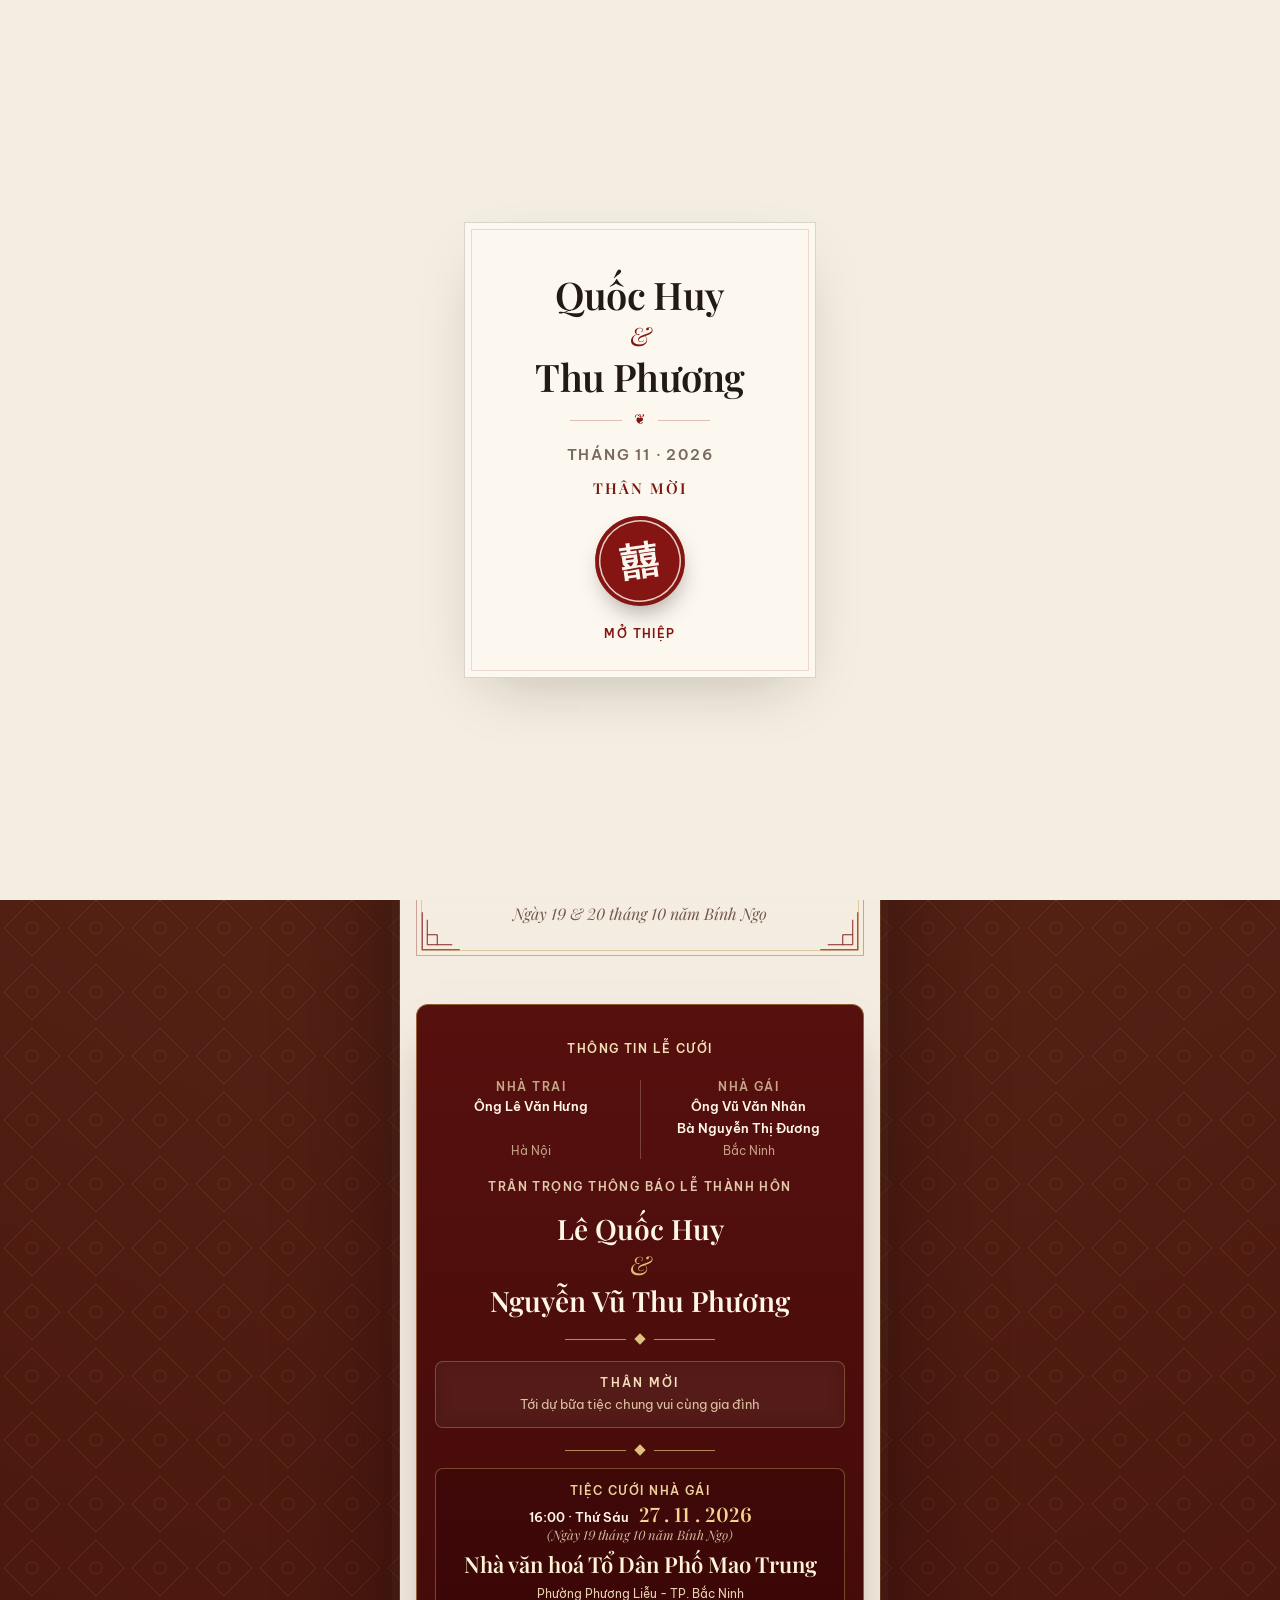
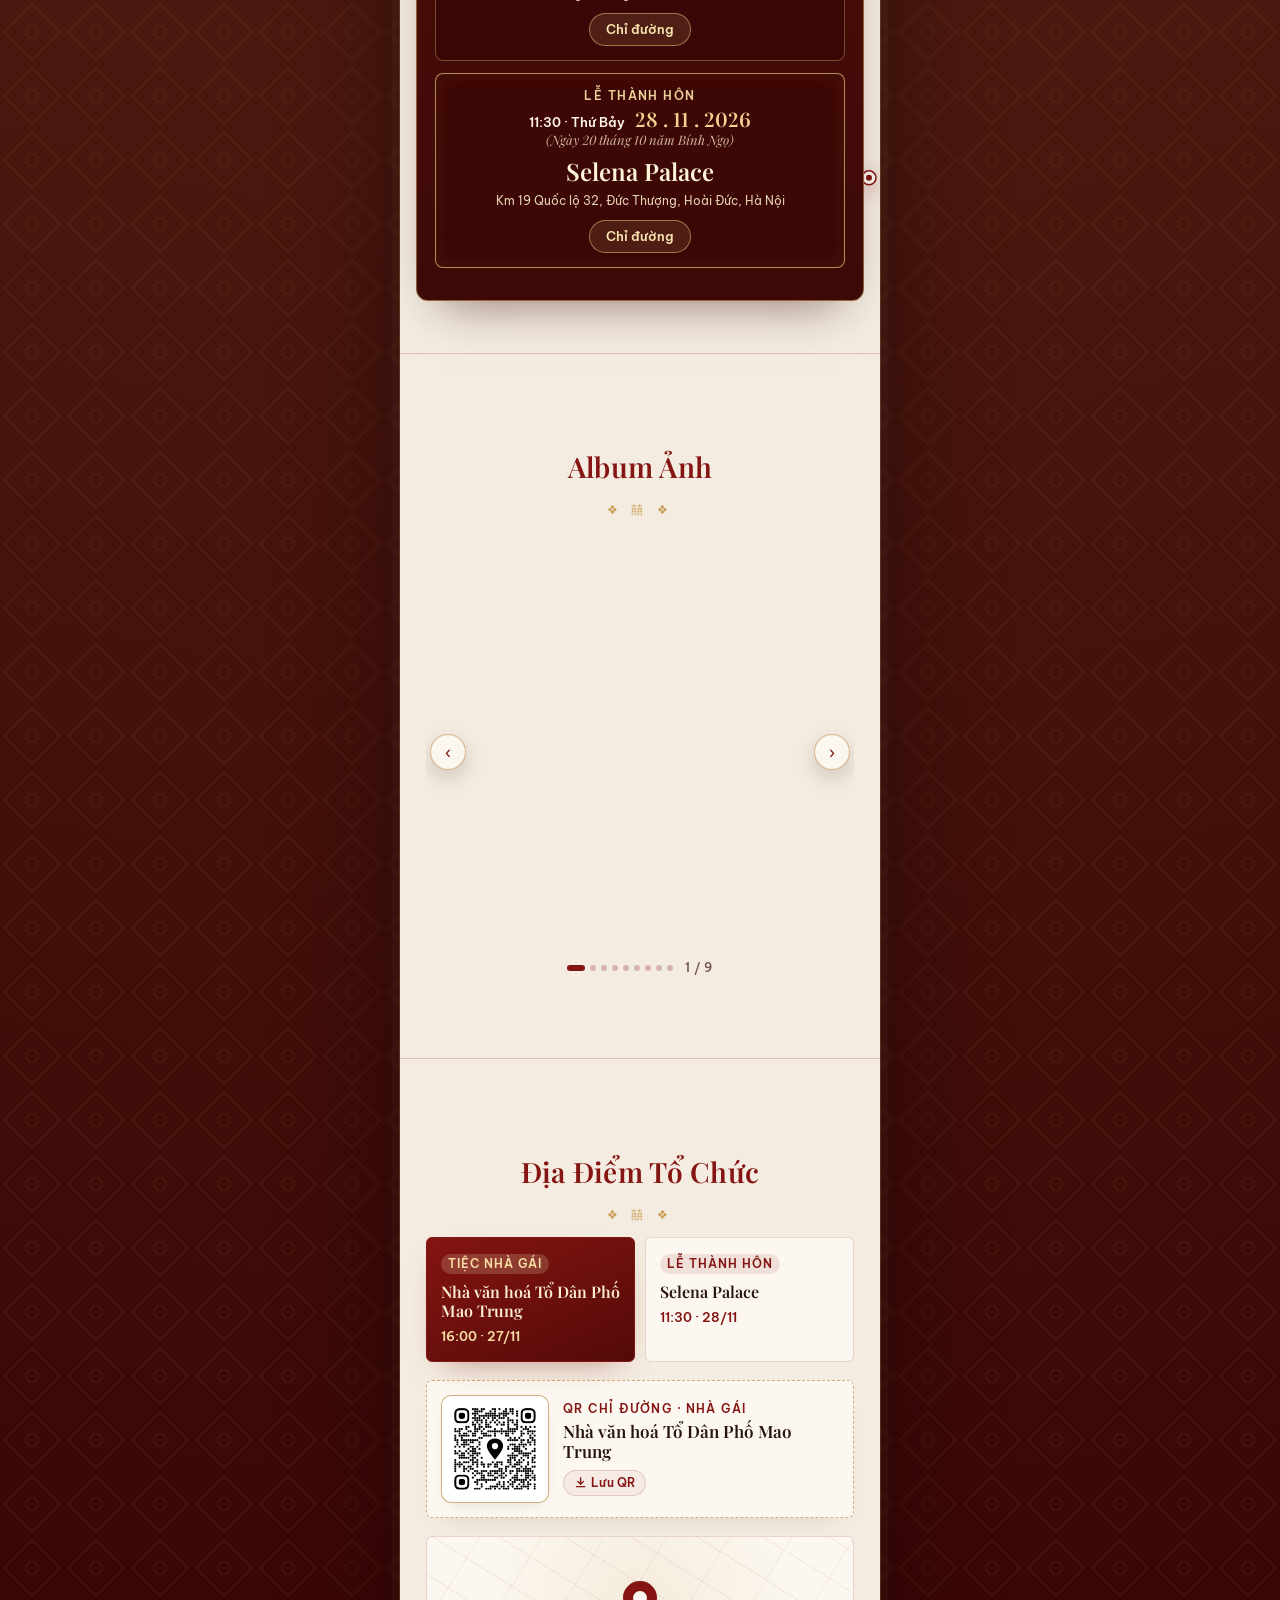
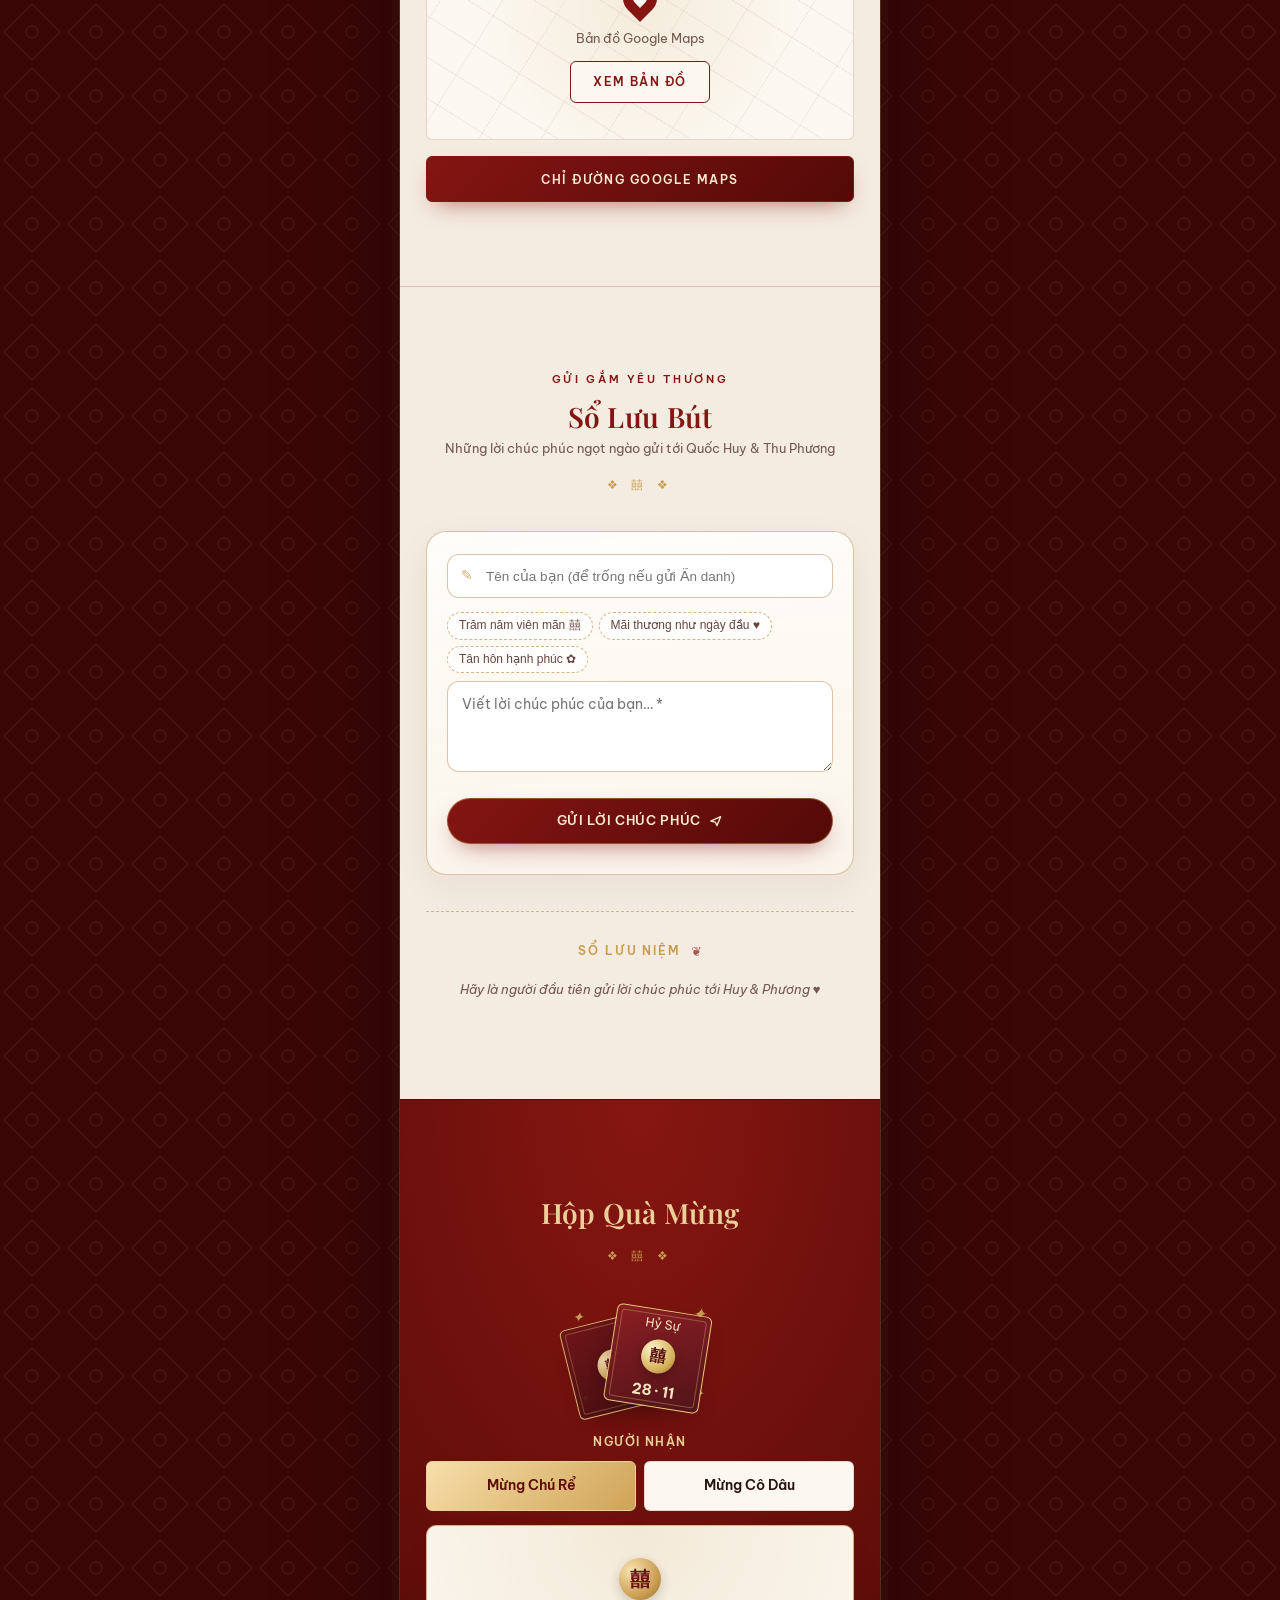
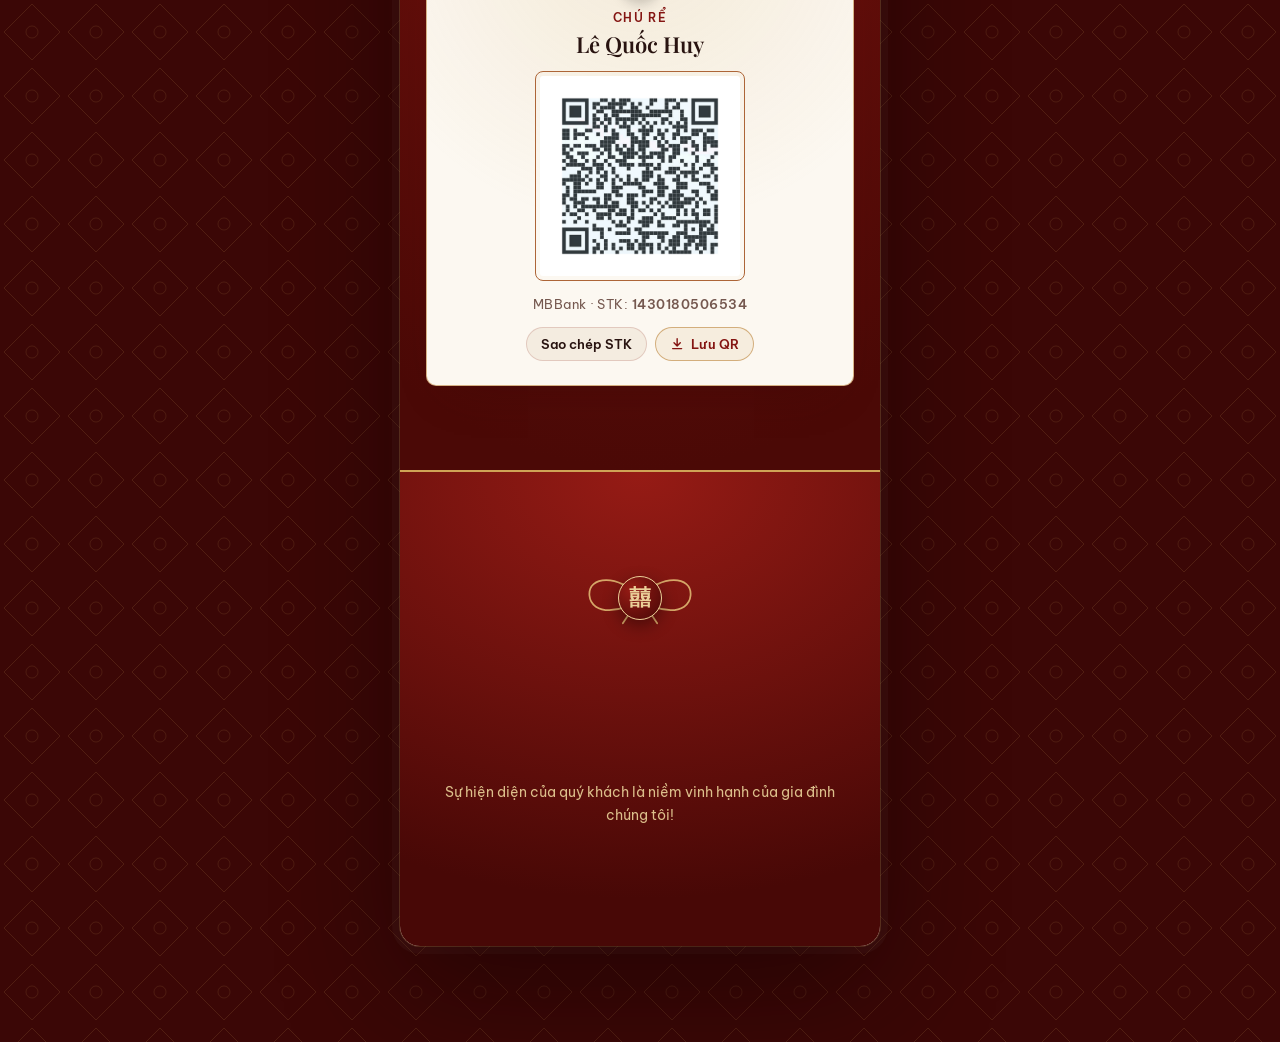
==== commit d6118578: "feat: add smooth vertical marquee stream for guest wishes with pause on hover/touch" ====
--- a/index.html
+++ b/index.html
@@ -25,12 +25,12 @@
     <link rel="preconnect" href="https://fonts.googleapis.com" />
     <link rel="preconnect" href="https://fonts.gstatic.com" crossorigin />
     <link href="https://fonts.googleapis.com/css2?family=Be+Vietnam+Pro:ital,wght@0,400;0,500;0,600;0,700;1,400;1,500&family=Playfair+Display:ital,wght@0,500;0,600;0,700;1,400;1,600&display=swap" rel="stylesheet" />
-    <link rel="stylesheet" href="demo-common.css?v=20261121-2240" />
-    <link rel="stylesheet" href="wedding-extras.css?v=20261121-2240" />
-    <link rel="stylesheet" href="themes/son-mai.css?v=20261121-2240" />
-    <script src="demo-common.js?v=20261121-2240" defer></script>
-    <script src="wedding-extras.js?v=20261121-2240" defer></script>
-    <script src="themes/son-mai.js?v=20261121-2240" defer></script>
+    <link rel="stylesheet" href="demo-common.css?v=20261121-2245" />
+    <link rel="stylesheet" href="wedding-extras.css?v=20261121-2245" />
+    <link rel="stylesheet" href="themes/son-mai.css?v=20261121-2245" />
+    <script src="demo-common.js?v=20261121-2245" defer></script>
+    <script src="wedding-extras.js?v=20261121-2245" defer></script>
+    <script src="themes/son-mai.js?v=20261121-2245" defer></script>
   </head>
   <body data-theme="son" data-gate-label="Mở thiệp">
     <button class="demo-music" data-music-toggle type="button" aria-pressed="false" aria-label="Bật nhạc nền">
--- a/wedding-extras.css
+++ b/wedding-extras.css
@@ -1293,26 +1293,49 @@
   font-size: 13px;
   opacity: 0.7;
 }
+.wish-preview-hint {
+  margin: -10px auto 14px;
+  font: 400 11.5px/1 var(--f-body);
+  color: color-mix(in srgb, var(--gold) 85%, var(--accent));
+  letter-spacing: 0.05em;
+  opacity: 0.85;
+}
+.wish-preview-hint[hidden] {
+  display: none;
+}
 .wish-empty {
   margin: 12px 0 0;
   color: var(--muted);
   font: italic 400 13px/1.5 var(--f-body);
 }
 .wish-preview-list {
+  position: relative;
+  max-height: 400px;
+  overflow: hidden;
+  padding: 8px 4px;
+  mask-image: linear-gradient(to bottom, transparent 0%, black 7%, black 93%, transparent 100%);
+  -webkit-mask-image: linear-gradient(to bottom, transparent 0%, black 7%, black 93%, transparent 100%);
+}
+.wish-marquee-track {
   display: flex;
   flex-direction: column;
   gap: 12px;
-  max-height: 480px;
-  overflow-y: auto;
-  padding-right: 4px;
-  overscroll-behavior: contain;
-}
-.wish-preview-list::-webkit-scrollbar {
-  width: 4px;
-}
-.wish-preview-list::-webkit-scrollbar-thumb {
-  background: color-mix(in srgb, var(--gold) 40%, transparent);
-  border-radius: 999px;
+  will-change: transform;
+}
+.wish-marquee-track.is-scrolling {
+  animation: wishScrollVertical var(--marquee-duration, 26s) linear infinite;
+}
+.wish-marquee-track.is-scrolling:hover,
+.wish-marquee-track.is-scrolling:active {
+  animation-play-state: paused;
+}
+@keyframes wishScrollVertical {
+  0% {
+    transform: translateY(0);
+  }
+  100% {
+    transform: translateY(-50%);
+  }
 }
 .wish-card {
   position: relative;
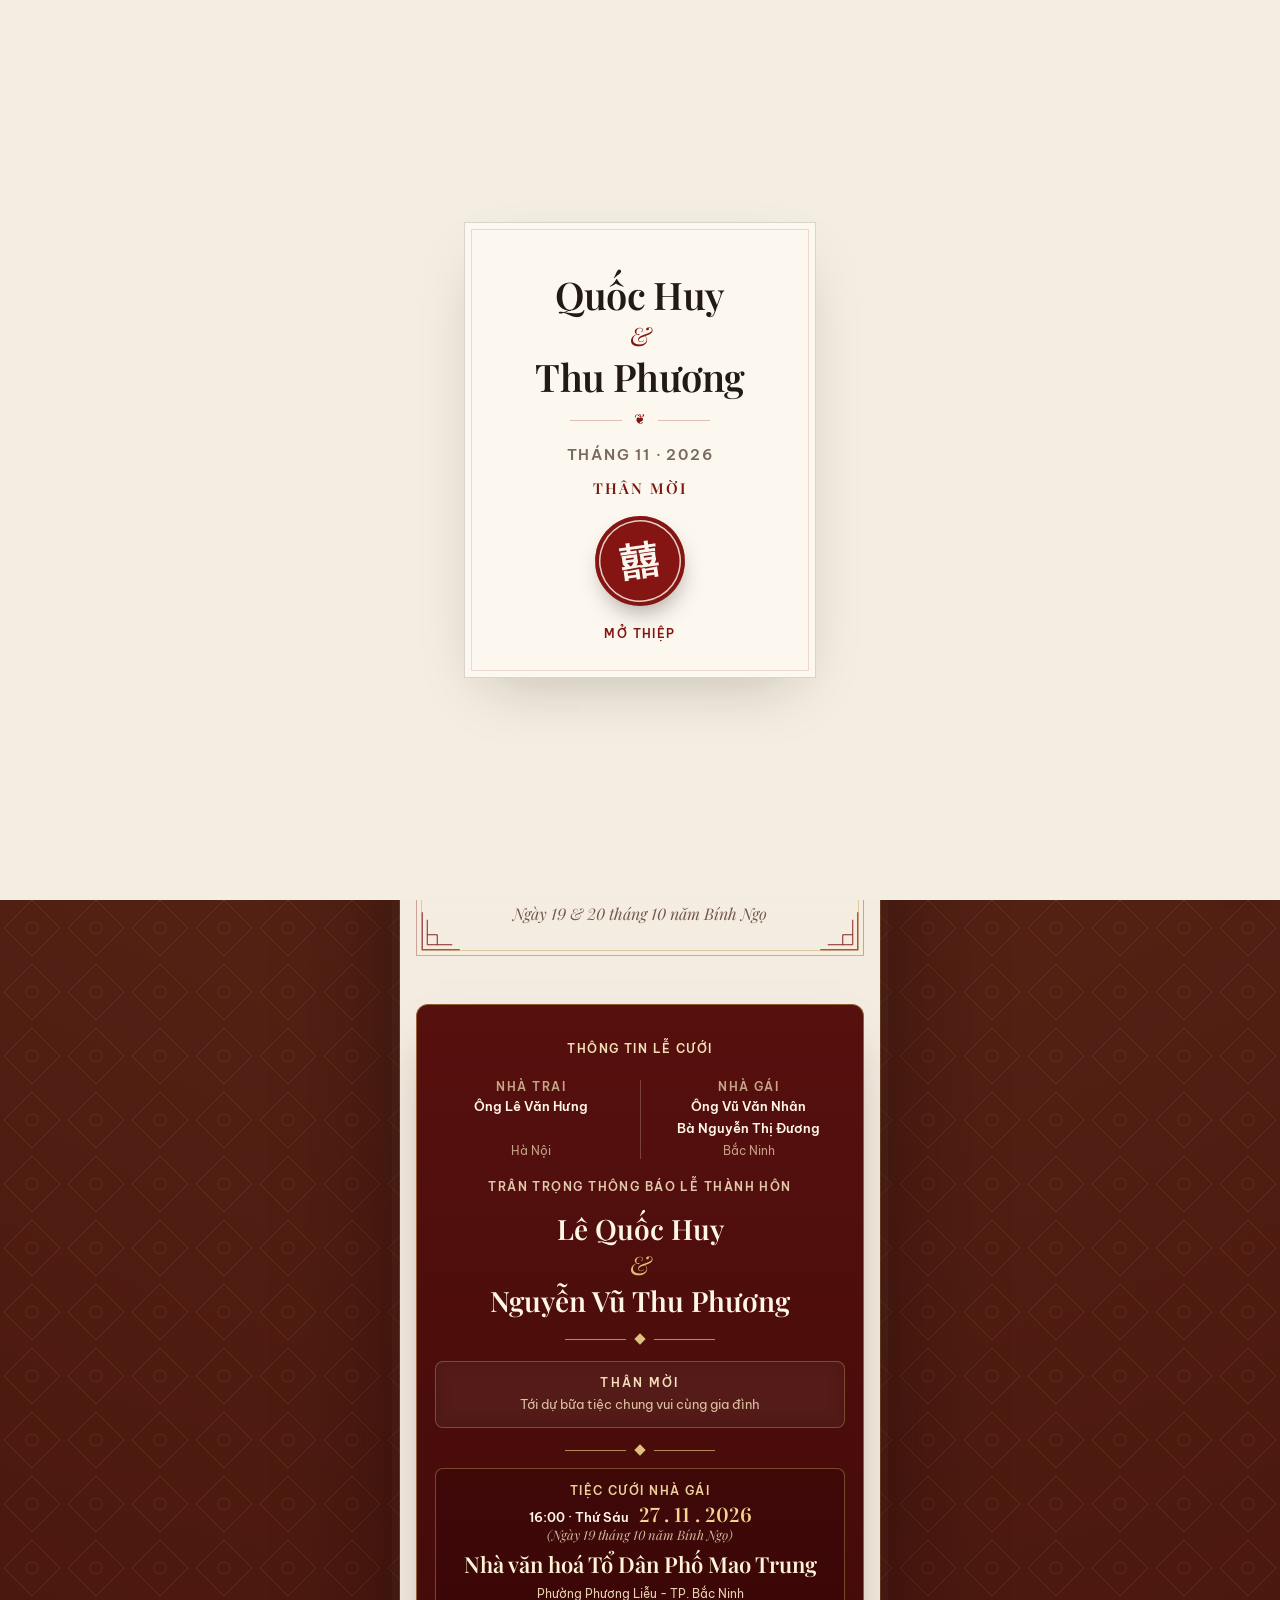
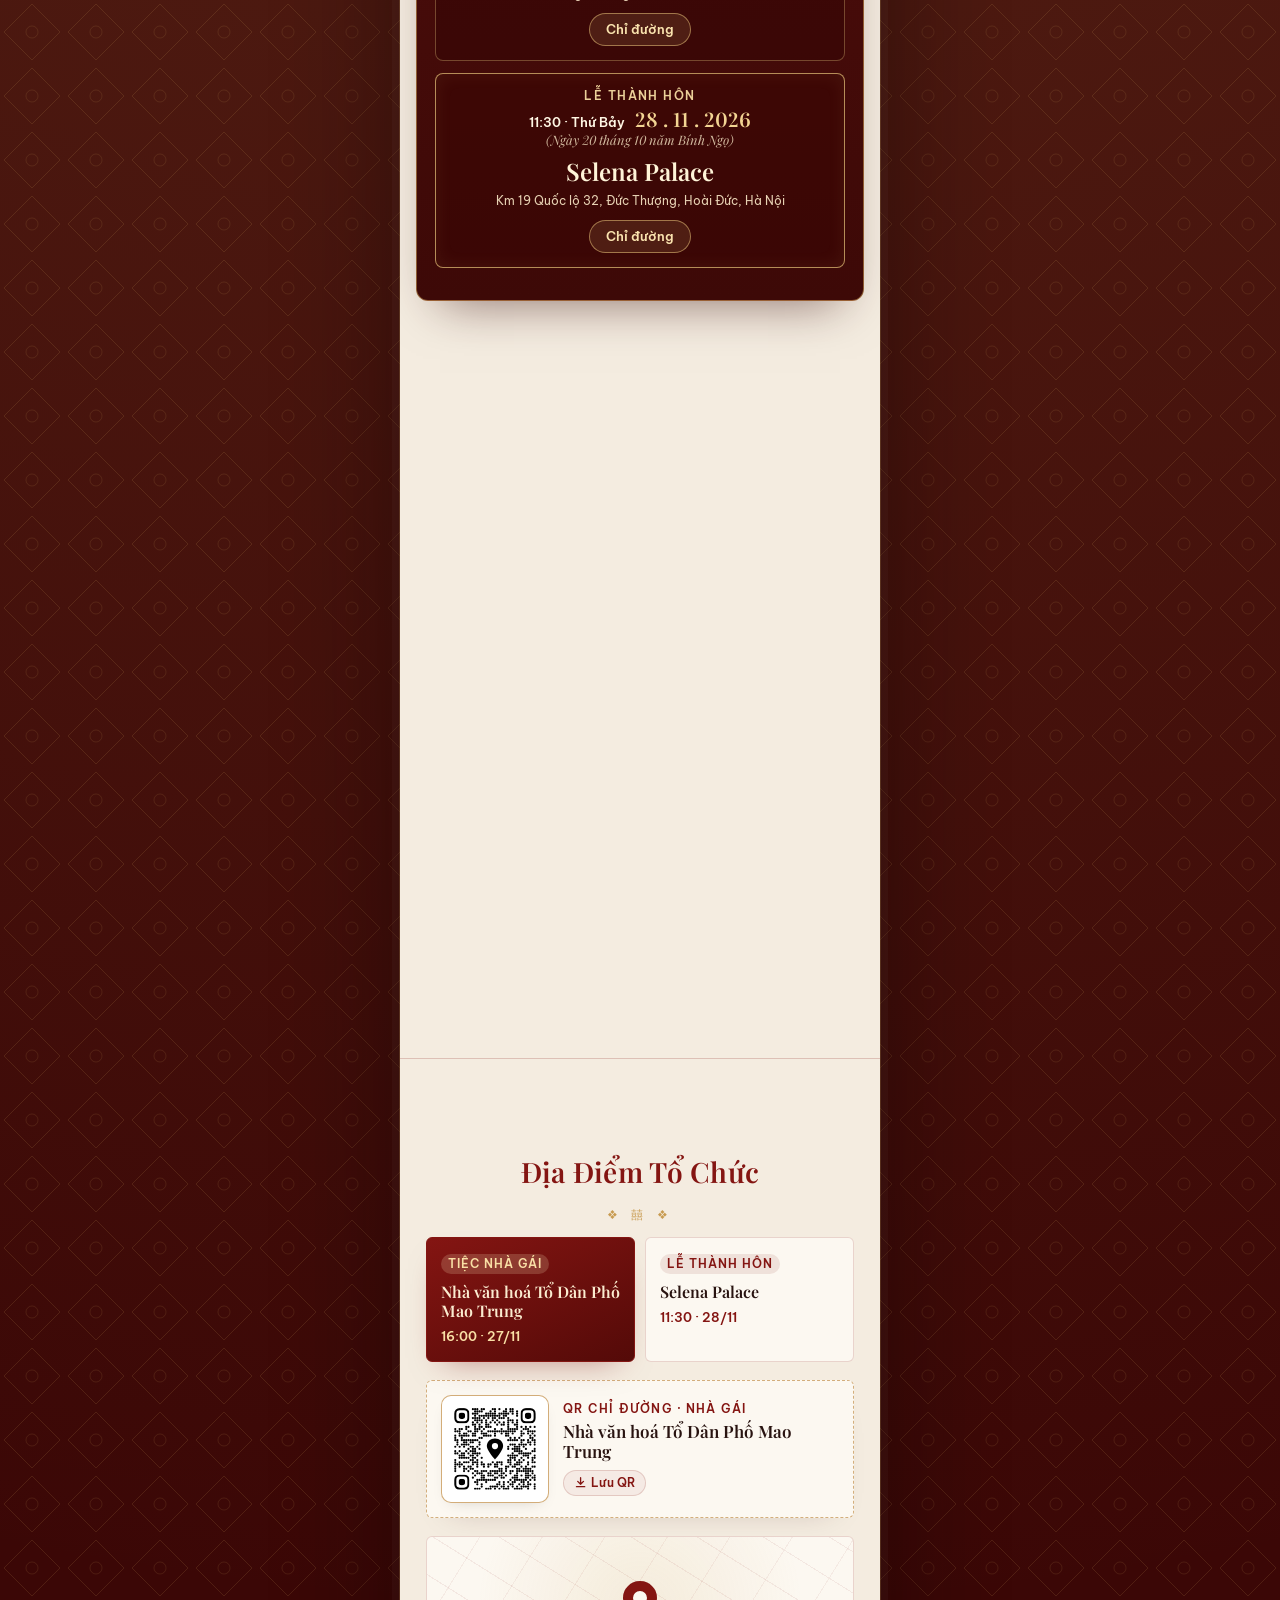
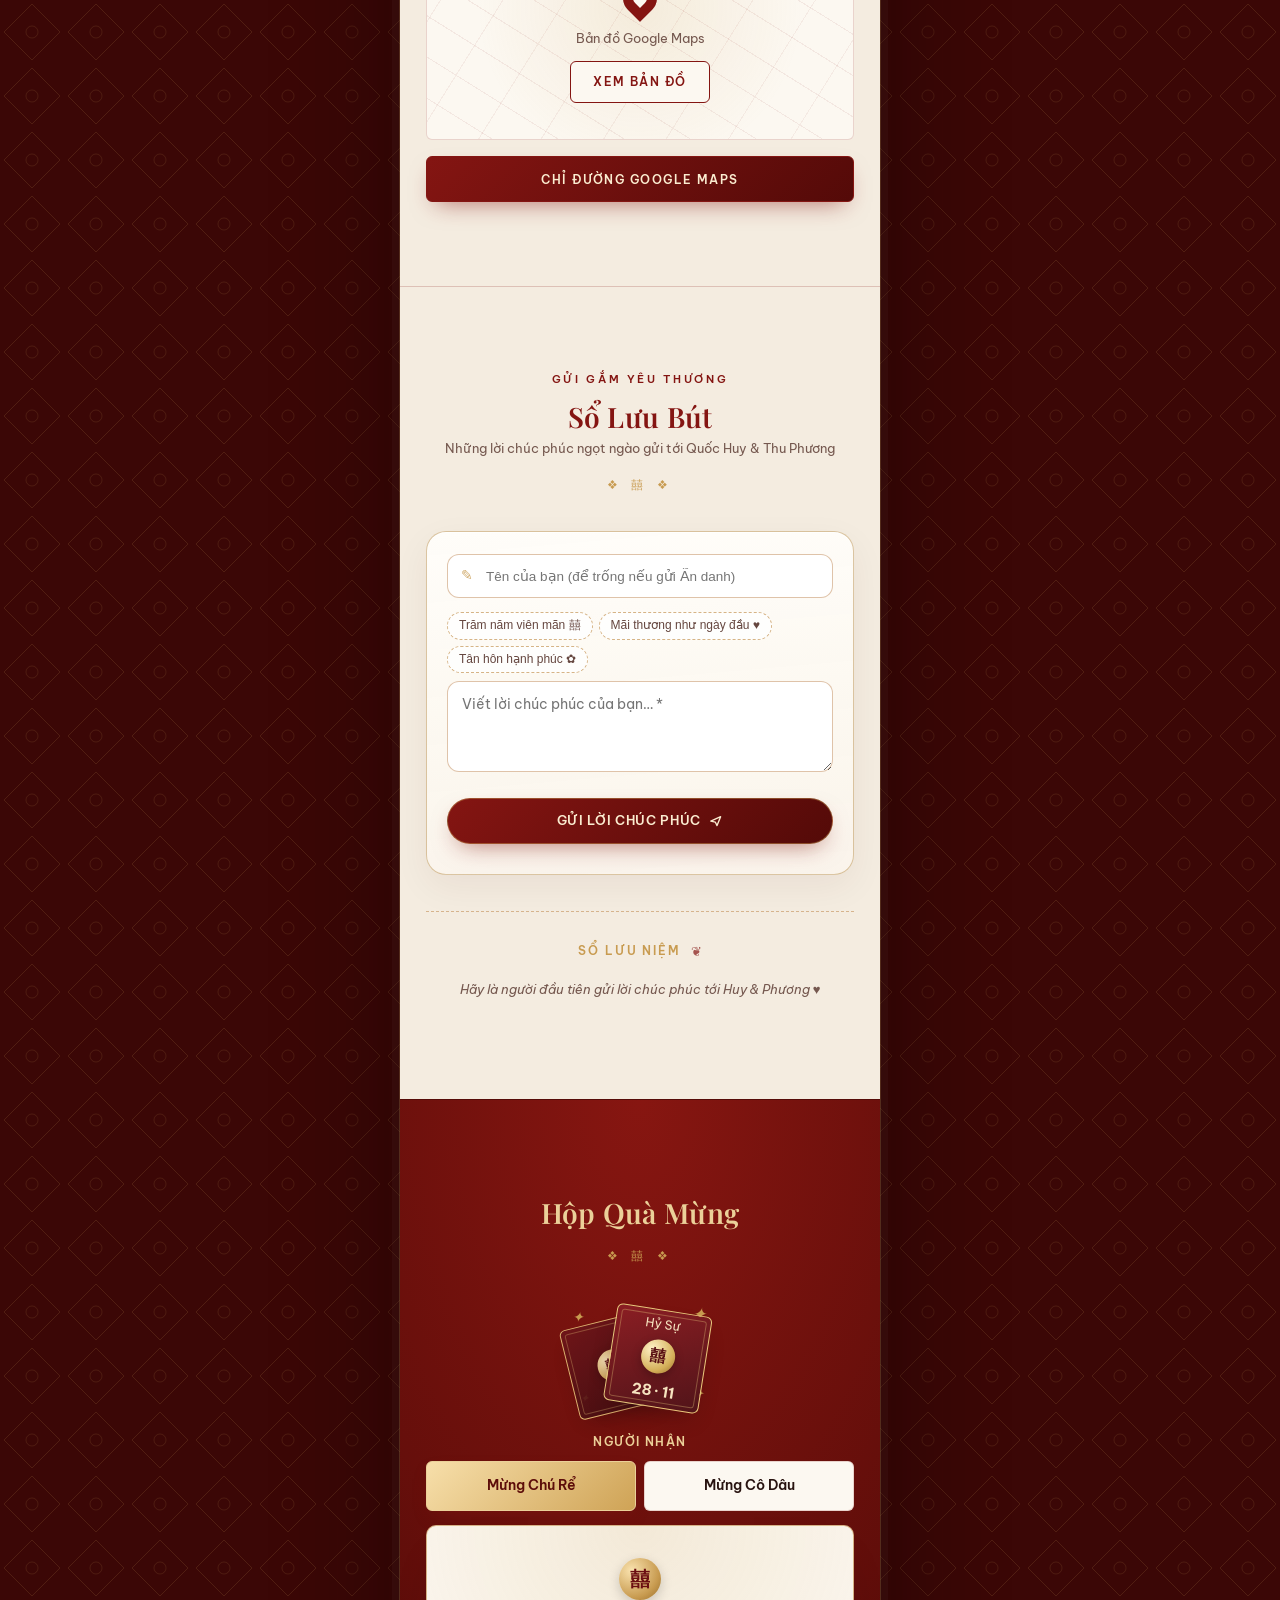
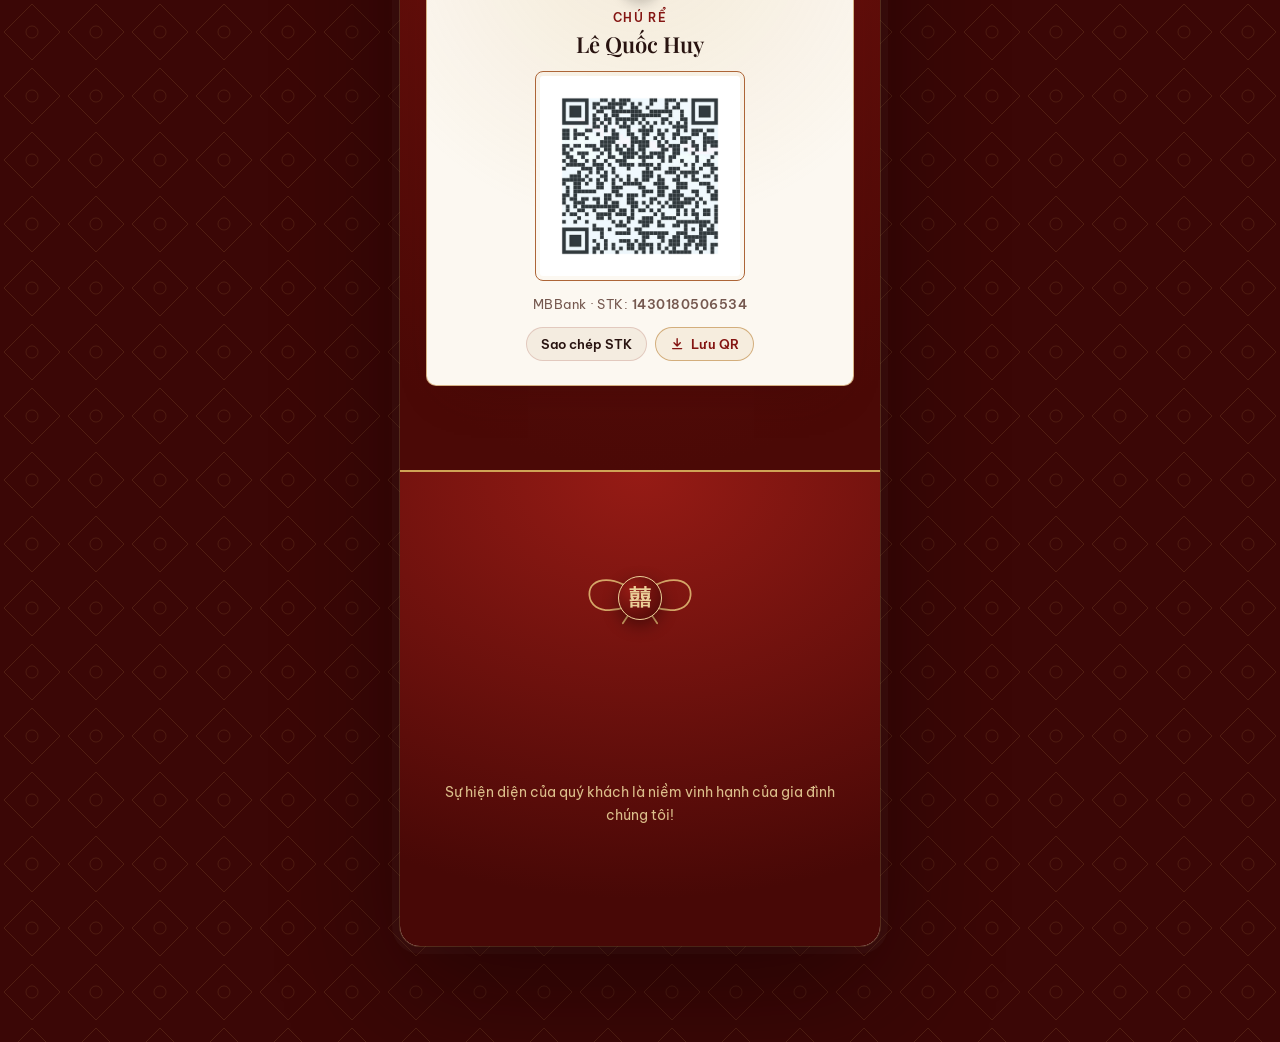
==== commit 5839a894: "clean: remove repetitive Hy Su tag from wish cards for cleaner aesthetics" ====
--- a/index.html
+++ b/index.html
@@ -25,12 +25,12 @@
     <link rel="preconnect" href="https://fonts.googleapis.com" />
     <link rel="preconnect" href="https://fonts.gstatic.com" crossorigin />
     <link href="https://fonts.googleapis.com/css2?family=Be+Vietnam+Pro:ital,wght@0,400;0,500;0,600;0,700;1,400;1,500&family=Playfair+Display:ital,wght@0,500;0,600;0,700;1,400;1,600&display=swap" rel="stylesheet" />
-    <link rel="stylesheet" href="demo-common.css?v=20261121-2245" />
-    <link rel="stylesheet" href="wedding-extras.css?v=20261121-2245" />
-    <link rel="stylesheet" href="themes/son-mai.css?v=20261121-2245" />
-    <script src="demo-common.js?v=20261121-2245" defer></script>
-    <script src="wedding-extras.js?v=20261121-2245" defer></script>
-    <script src="themes/son-mai.js?v=20261121-2245" defer></script>
+    <link rel="stylesheet" href="demo-common.css?v=20261121-2250" />
+    <link rel="stylesheet" href="wedding-extras.css?v=20261121-2250" />
+    <link rel="stylesheet" href="themes/son-mai.css?v=20261121-2250" />
+    <script src="demo-common.js?v=20261121-2250" defer></script>
+    <script src="wedding-extras.js?v=20261121-2250" defer></script>
+    <script src="themes/son-mai.js?v=20261121-2250" defer></script>
   </head>
   <body data-theme="son" data-gate-label="Mở thiệp">
     <button class="demo-music" data-music-toggle type="button" aria-pressed="false" aria-label="Bật nhạc nền">
--- a/wedding-extras.css
+++ b/wedding-extras.css
@@ -1378,17 +1378,6 @@
   overflow: hidden;
   text-overflow: ellipsis;
 }
-.wish-card-seal {
-  flex-shrink: 0;
-  display: inline-block;
-  padding: 1px 7px;
-  border-radius: 4px;
-  border: 1px solid color-mix(in srgb, var(--accent) 30%, transparent);
-  background: color-mix(in srgb, var(--accent) 8%, transparent);
-  color: var(--accent);
-  font: 600 10.5px/1.3 var(--f-body);
-  letter-spacing: 0.06em;
-}
 .wish-card-msg {
   margin: 9px 0 0;
   font: 400 13.5px/1.65 var(--f-body);
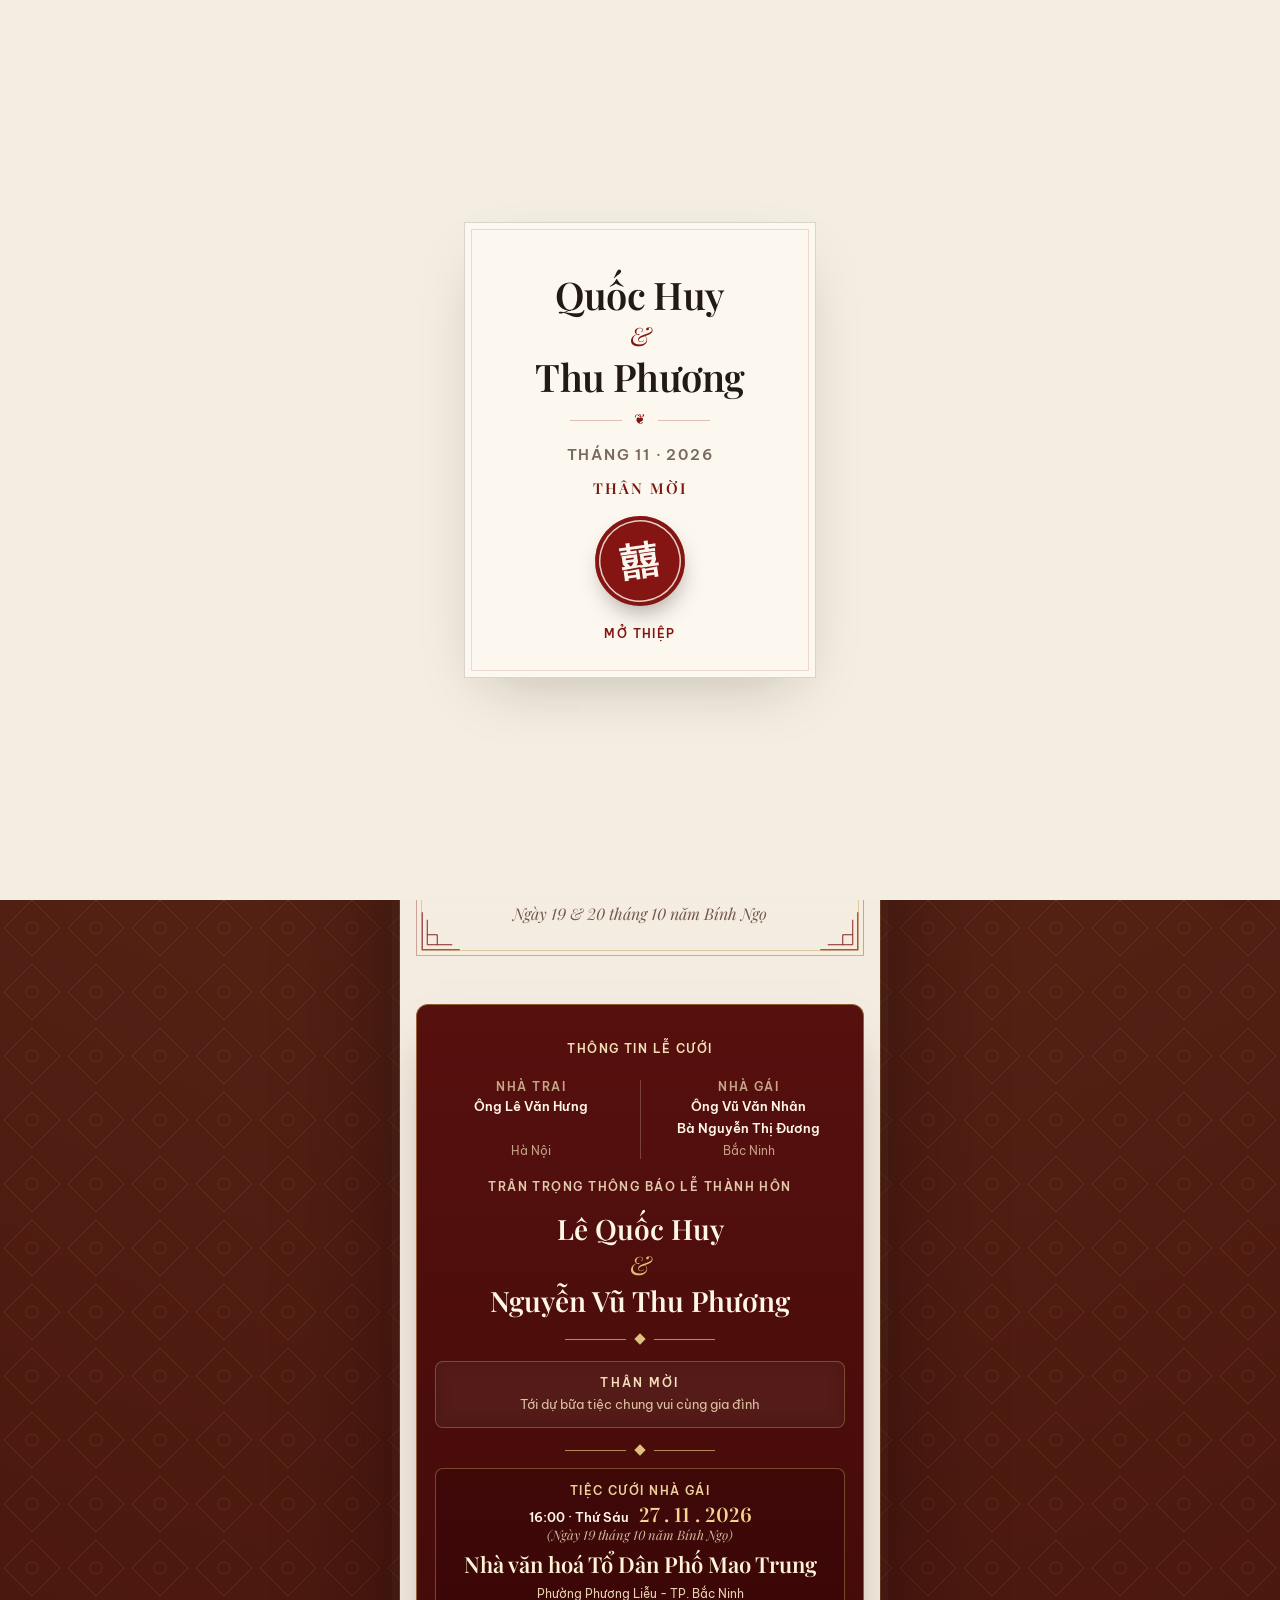
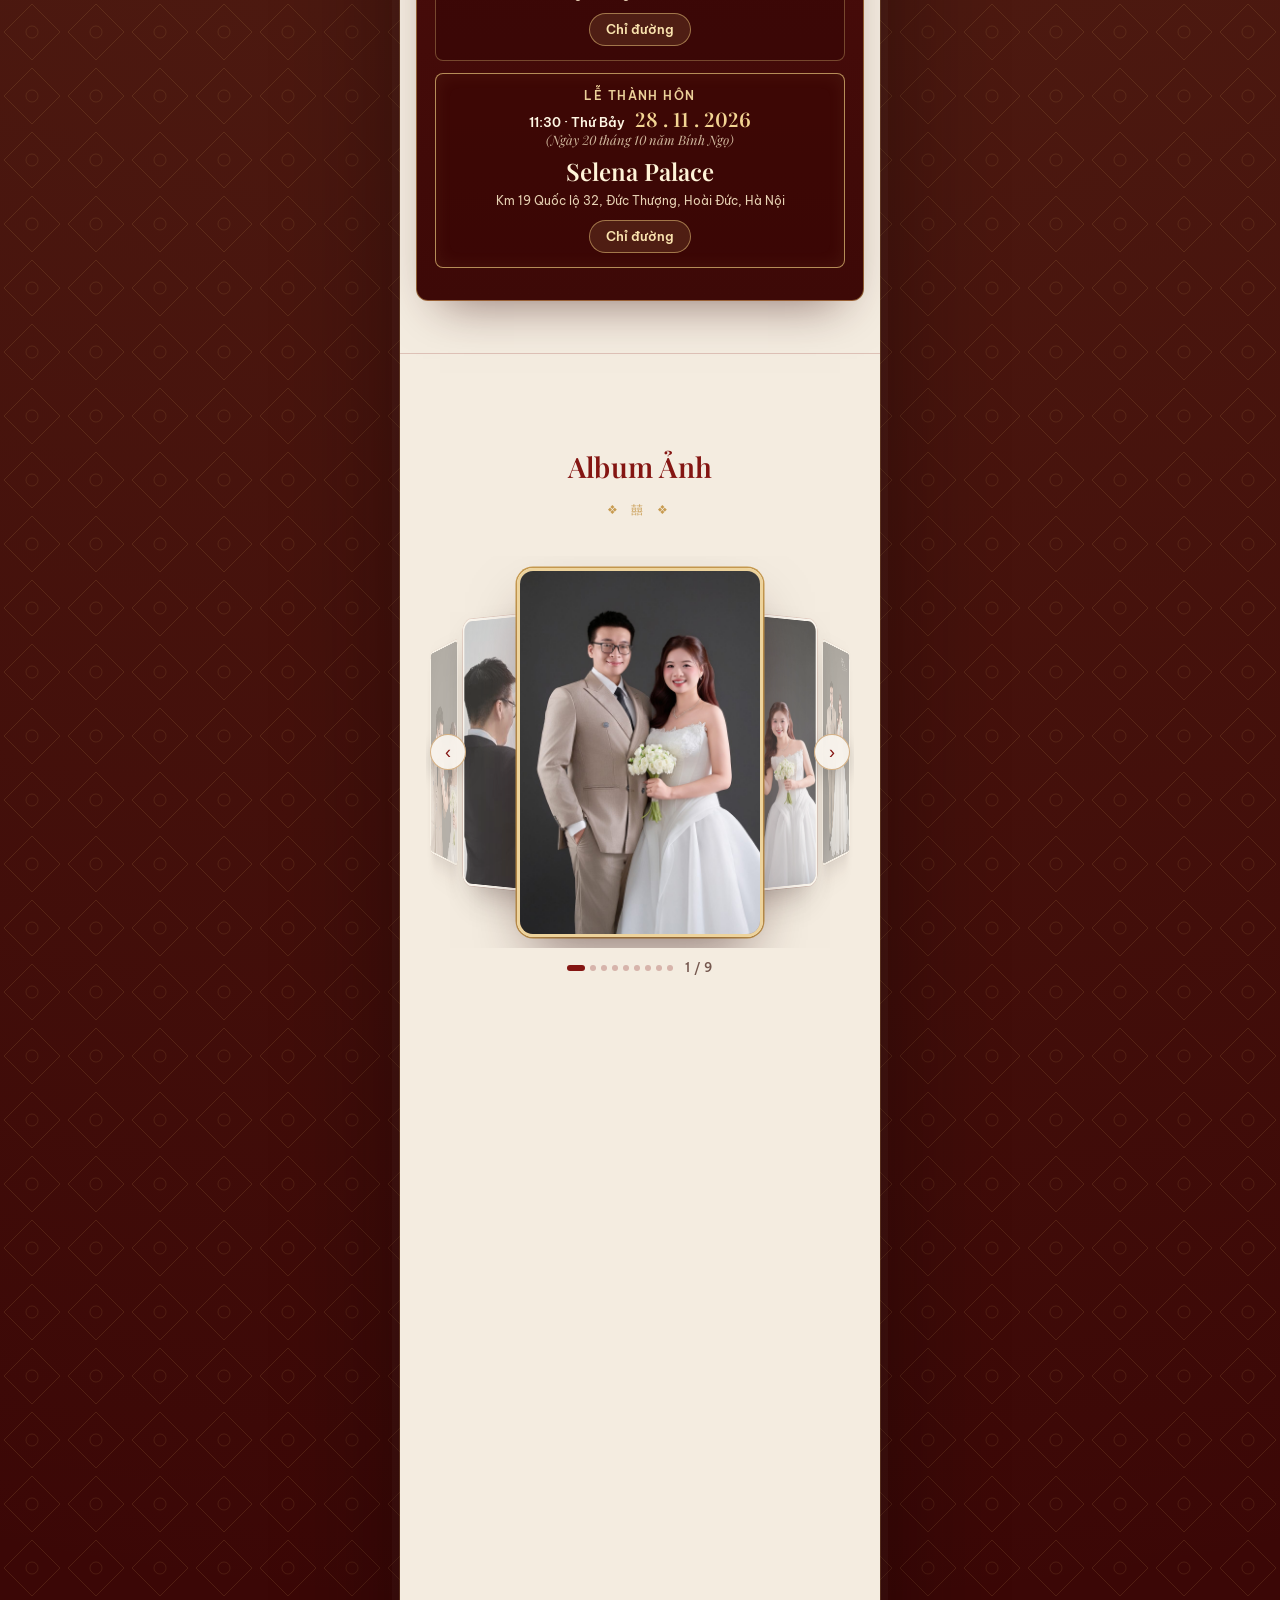
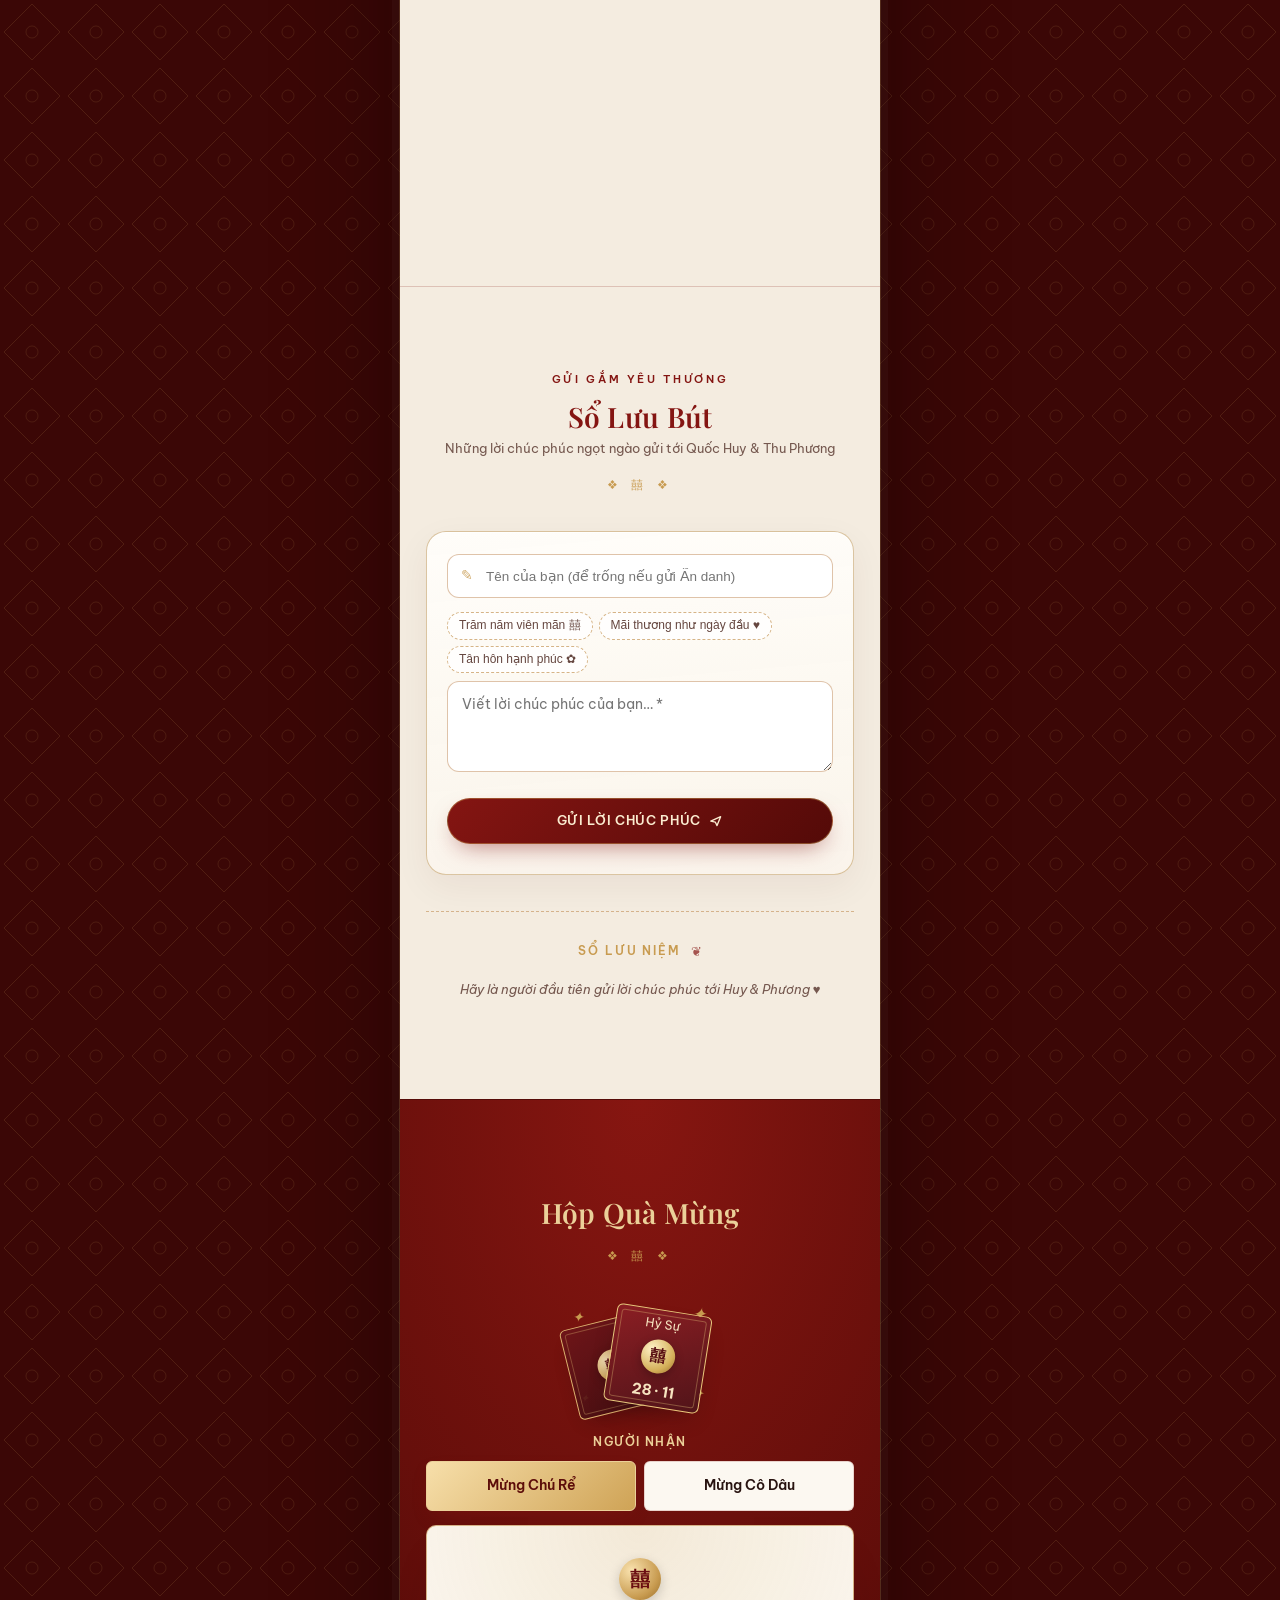
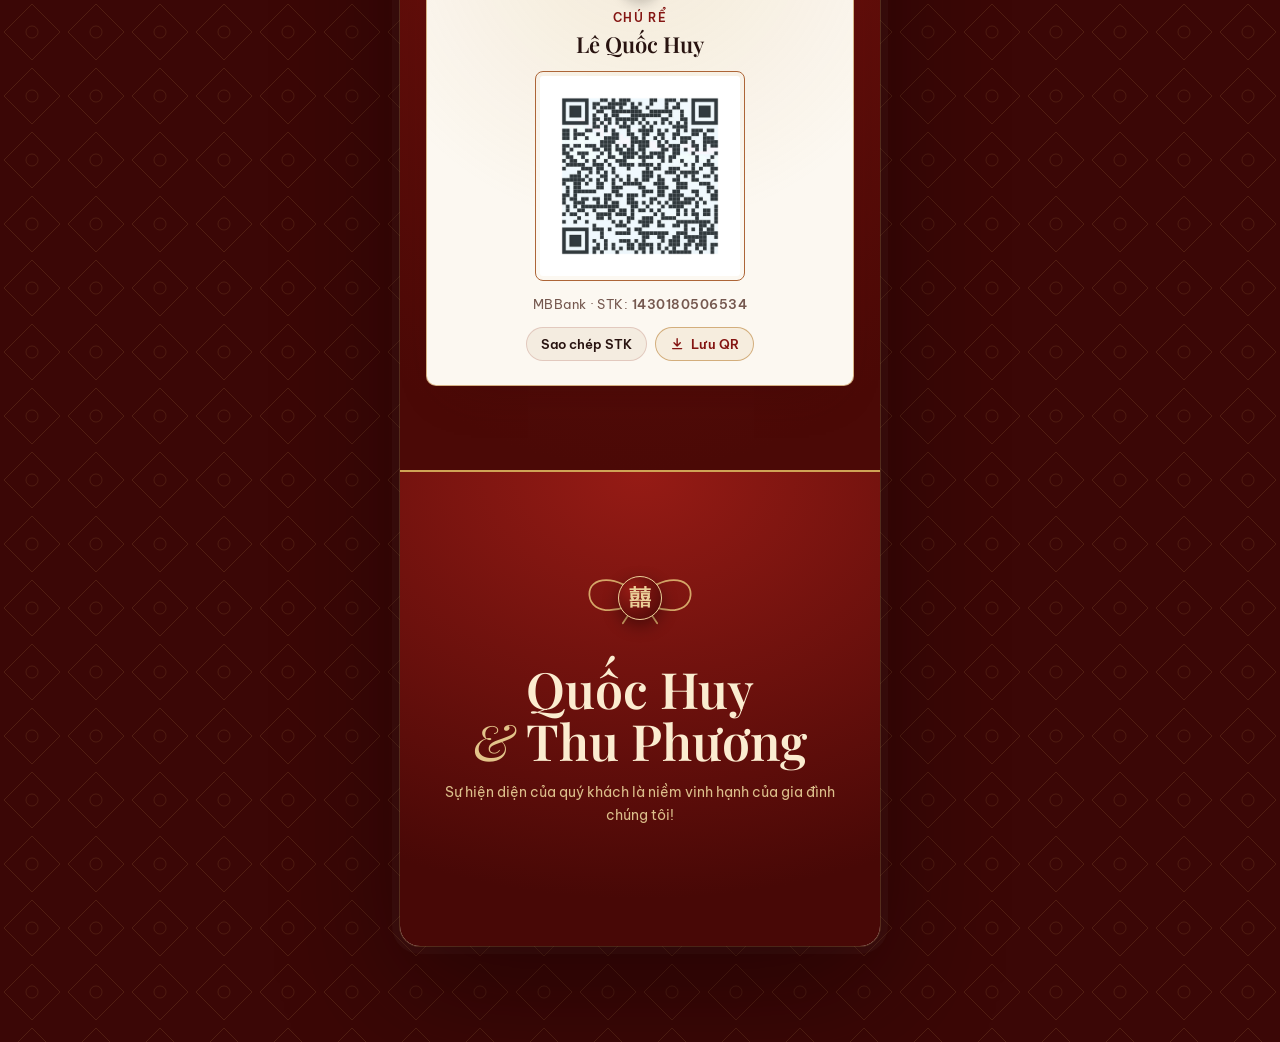
==== commit 89988856: "feat: let guests touch, swipe, drag or wheel to browse wishes faster; auto-scroll resumes after idle" ====
--- a/index.html
+++ b/index.html
@@ -25,12 +25,12 @@
     <link rel="preconnect" href="https://fonts.googleapis.com" />
     <link rel="preconnect" href="https://fonts.gstatic.com" crossorigin />
     <link href="https://fonts.googleapis.com/css2?family=Be+Vietnam+Pro:ital,wght@0,400;0,500;0,600;0,700;1,400;1,500&family=Playfair+Display:ital,wght@0,500;0,600;0,700;1,400;1,600&display=swap" rel="stylesheet" />
-    <link rel="stylesheet" href="demo-common.css?v=20261121-2250" />
-    <link rel="stylesheet" href="wedding-extras.css?v=20261121-2250" />
-    <link rel="stylesheet" href="themes/son-mai.css?v=20261121-2250" />
-    <script src="demo-common.js?v=20261121-2250" defer></script>
-    <script src="wedding-extras.js?v=20261121-2250" defer></script>
-    <script src="themes/son-mai.js?v=20261121-2250" defer></script>
+    <link rel="stylesheet" href="demo-common.css?v=20261125-0900" />
+    <link rel="stylesheet" href="wedding-extras.css?v=20261125-0900" />
+    <link rel="stylesheet" href="themes/son-mai.css?v=20261125-0900" />
+    <script src="demo-common.js?v=20261125-0900" defer></script>
+    <script src="wedding-extras.js?v=20261125-0900" defer></script>
+    <script src="themes/son-mai.js?v=20261125-0900" defer></script>
   </head>
   <body data-theme="son" data-gate-label="Mở thiệp">
     <button class="demo-music" data-music-toggle type="button" aria-pressed="false" aria-label="Bật nhạc nền">
--- a/wedding-extras.css
+++ b/wedding-extras.css
@@ -1311,31 +1311,27 @@
 .wish-preview-list {
   position: relative;
   max-height: 400px;
-  overflow: hidden;
+  overflow-y: auto;
+  scrollbar-width: none;
   padding: 8px 4px;
   mask-image: linear-gradient(to bottom, transparent 0%, black 7%, black 93%, transparent 100%);
   -webkit-mask-image: linear-gradient(to bottom, transparent 0%, black 7%, black 93%, transparent 100%);
 }
+.wish-preview-list::-webkit-scrollbar {
+  display: none;
+}
+.wish-preview-list.is-auto {
+  cursor: grab;
+}
+.wish-preview-list.is-dragging {
+  cursor: grabbing;
+  user-select: none;
+}
 .wish-marquee-track {
   display: flex;
   flex-direction: column;
   gap: 12px;
   will-change: transform;
-}
-.wish-marquee-track.is-scrolling {
-  animation: wishScrollVertical var(--marquee-duration, 26s) linear infinite;
-}
-.wish-marquee-track.is-scrolling:hover,
-.wish-marquee-track.is-scrolling:active {
-  animation-play-state: paused;
-}
-@keyframes wishScrollVertical {
-  0% {
-    transform: translateY(0);
-  }
-  100% {
-    transform: translateY(-50%);
-  }
 }
 .wish-card {
   position: relative;
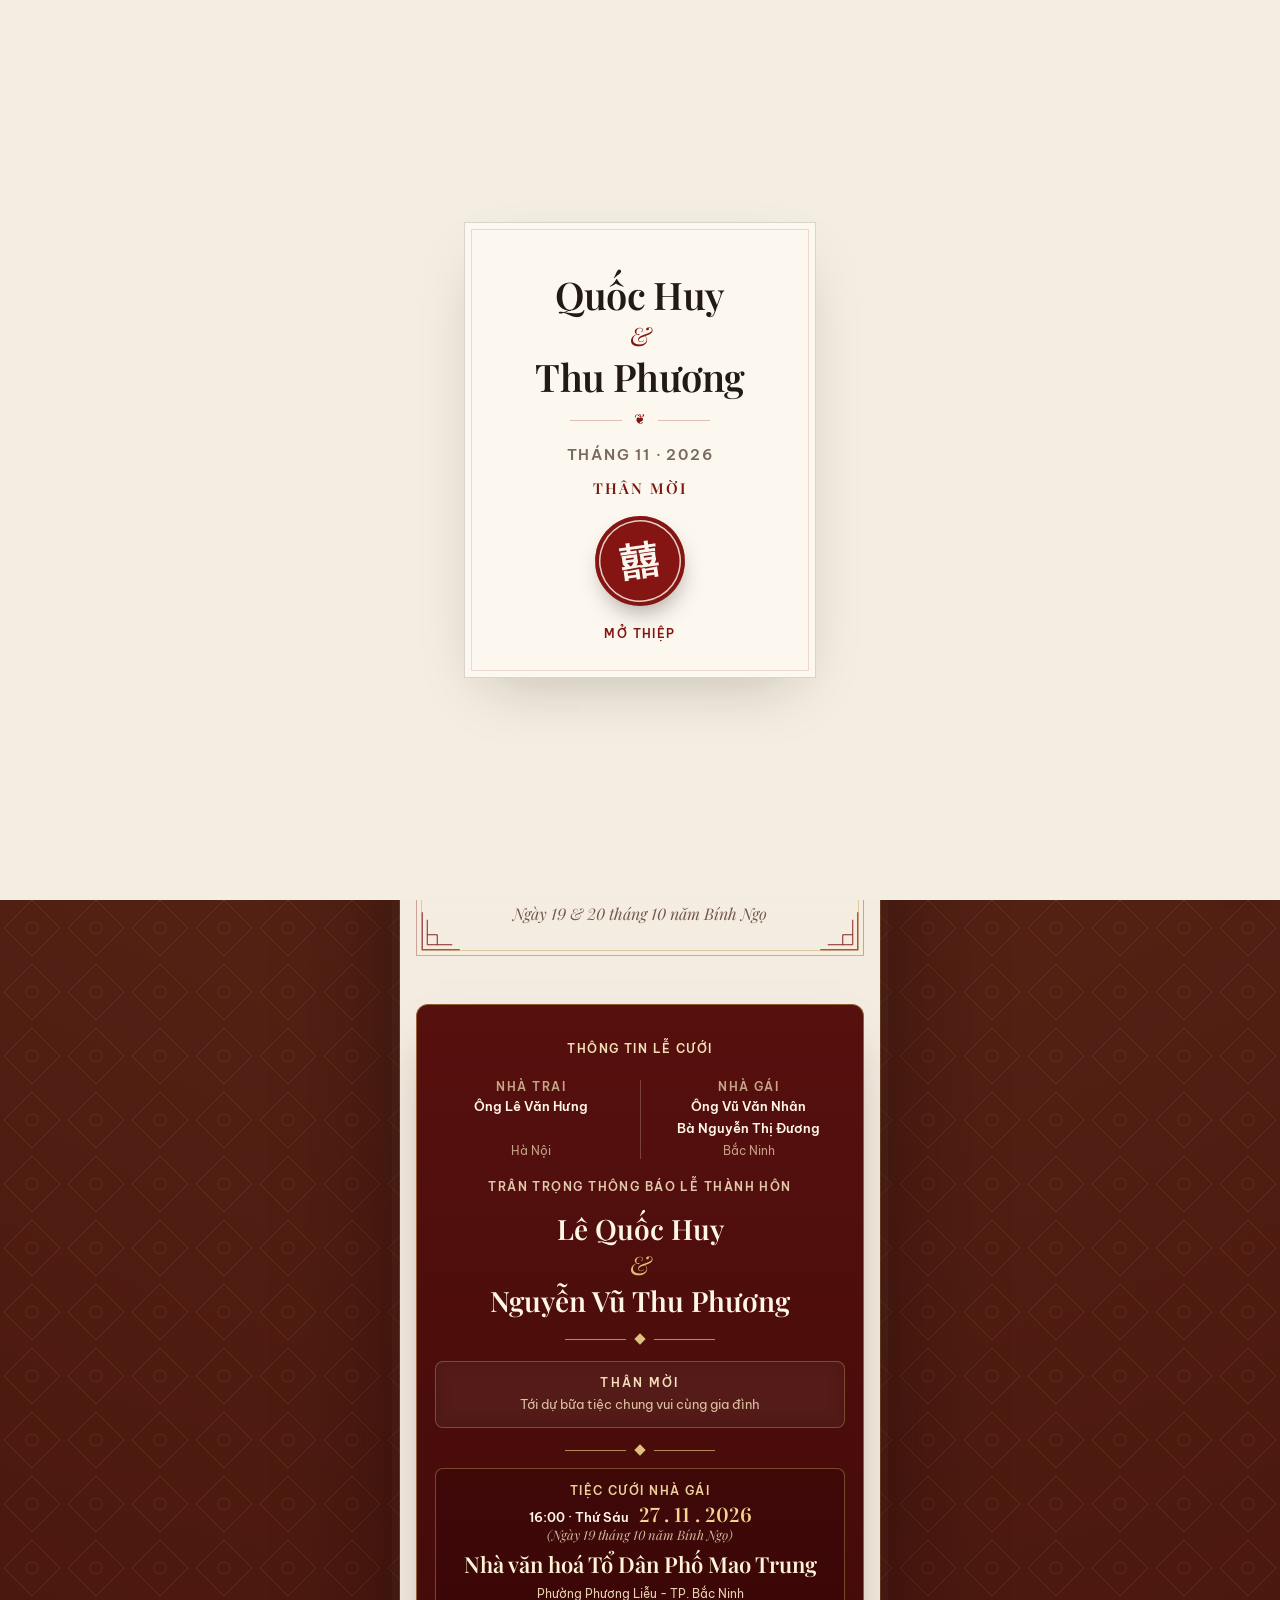
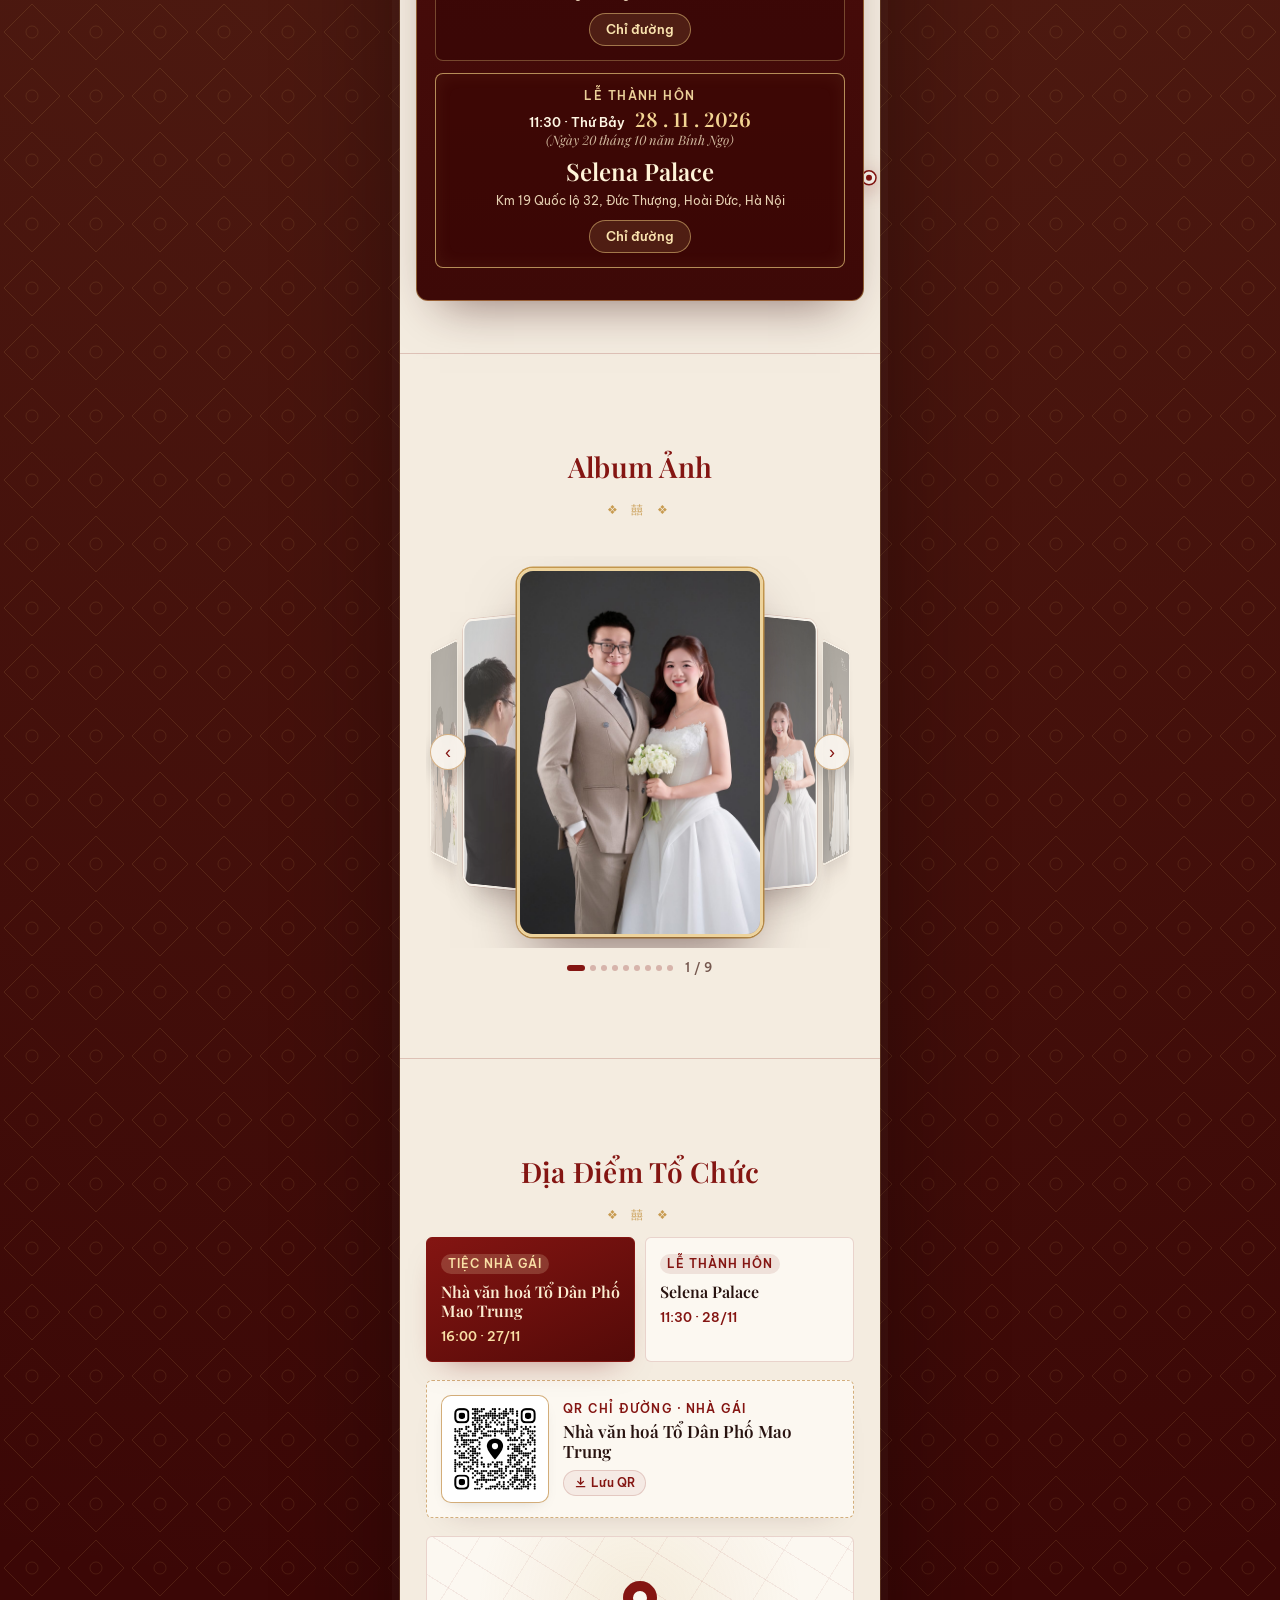
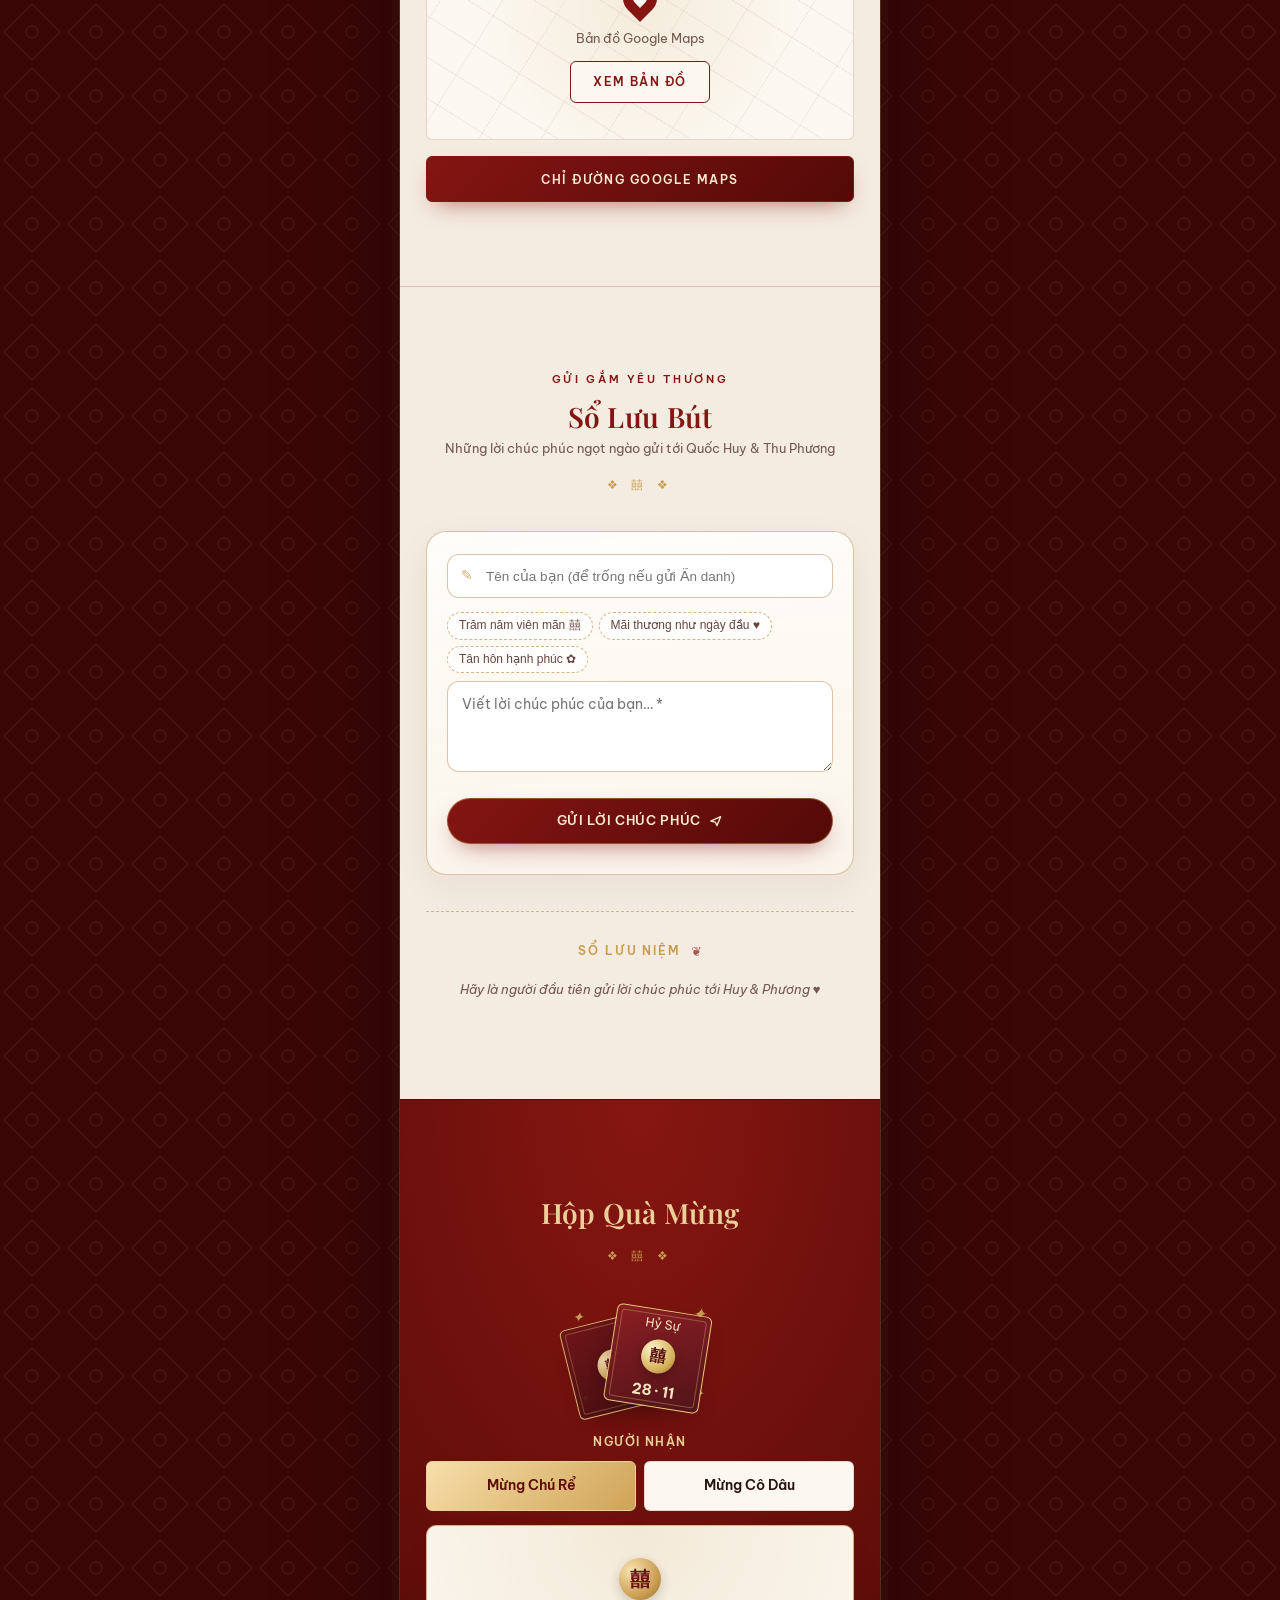
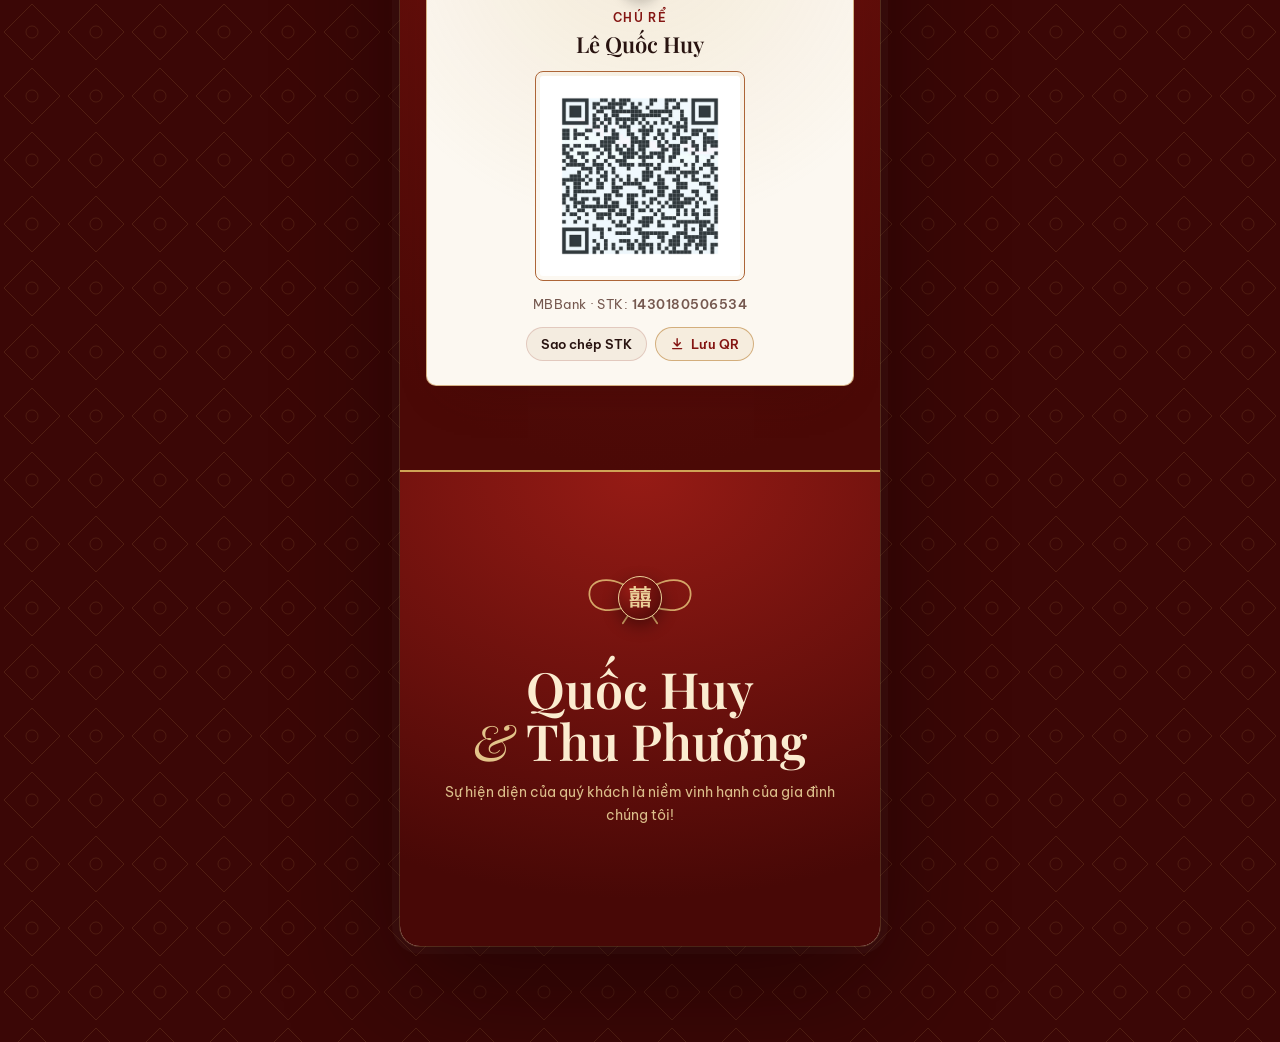
==== commit d34f4298: "fix: preserve line breaks in guest wish messages" ====
--- a/index.html
+++ b/index.html
@@ -25,12 +25,12 @@
     <link rel="preconnect" href="https://fonts.googleapis.com" />
     <link rel="preconnect" href="https://fonts.gstatic.com" crossorigin />
     <link href="https://fonts.googleapis.com/css2?family=Be+Vietnam+Pro:ital,wght@0,400;0,500;0,600;0,700;1,400;1,500&family=Playfair+Display:ital,wght@0,500;0,600;0,700;1,400;1,600&display=swap" rel="stylesheet" />
-    <link rel="stylesheet" href="demo-common.css?v=20261125-0900" />
-    <link rel="stylesheet" href="wedding-extras.css?v=20261125-0900" />
-    <link rel="stylesheet" href="themes/son-mai.css?v=20261125-0900" />
-    <script src="demo-common.js?v=20261125-0900" defer></script>
-    <script src="wedding-extras.js?v=20261125-0900" defer></script>
-    <script src="themes/son-mai.js?v=20261125-0900" defer></script>
+    <link rel="stylesheet" href="demo-common.css?v=20261125-0930" />
+    <link rel="stylesheet" href="wedding-extras.css?v=20261125-0930" />
+    <link rel="stylesheet" href="themes/son-mai.css?v=20261125-0930" />
+    <script src="demo-common.js?v=20261125-0930" defer></script>
+    <script src="wedding-extras.js?v=20261125-0930" defer></script>
+    <script src="themes/son-mai.js?v=20261125-0930" defer></script>
   </head>
   <body data-theme="son" data-gate-label="Mở thiệp">
     <button class="demo-music" data-music-toggle type="button" aria-pressed="false" aria-label="Bật nhạc nền">
--- a/wedding-extras.css
+++ b/wedding-extras.css
@@ -1379,6 +1379,7 @@
   font: 400 13.5px/1.65 var(--f-body);
   color: #3f2e2b;
   word-break: break-word;
+  white-space: pre-line;
 }
 .wish-bubble {
   position: fixed;
